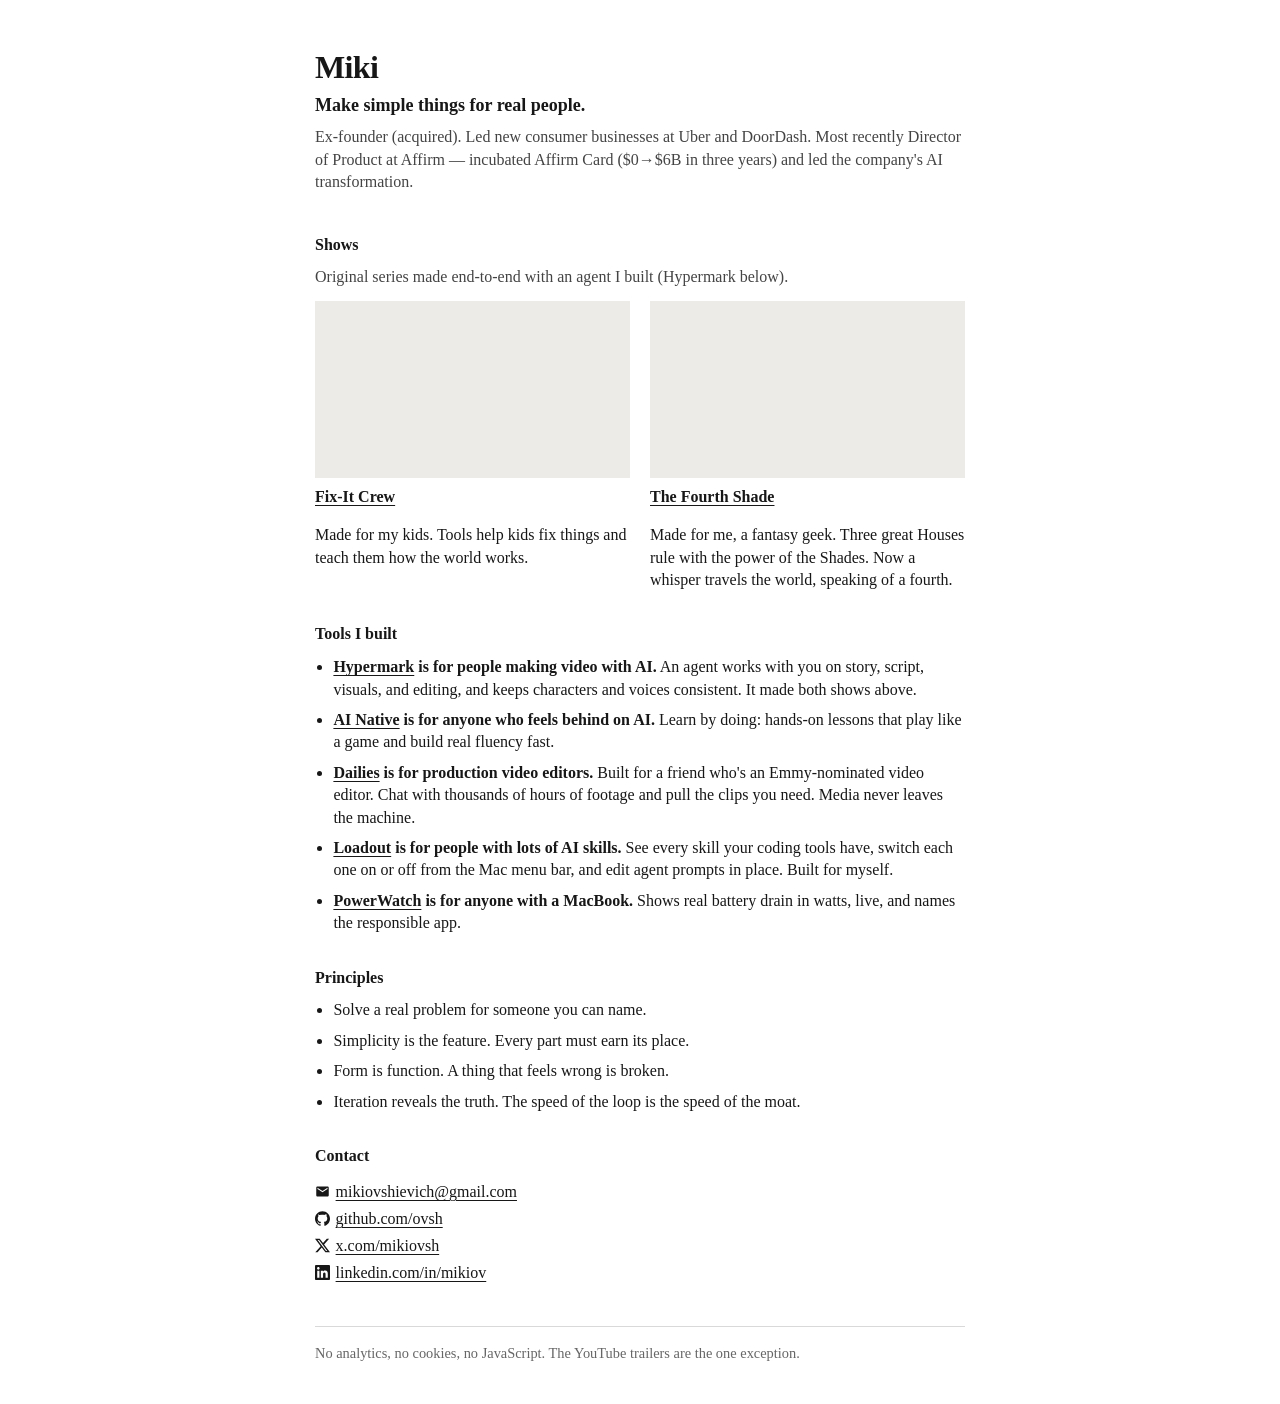
==== index.html @ 50d9604a "home: tighter AI Native line, learn by doing Co-Authored-By: Claude Fable 5 <noreply@anthropic.com>" ====
<!doctype html>
<html lang="en">
<head>
  <meta charset="utf-8">
  <meta name="viewport" content="width=device-width, initial-scale=1">
  <meta name="description" content="Make simple things for real people.">
  <title>Miki Ovshievich</title>
  <style>
    :root {
      color-scheme: only light;
    }

    * {
      box-sizing: border-box;
    }

    html {
      background: #fff;
    }

    body {
      max-width: 650px;
      margin: 0 auto;
      padding: 50px 0 40px;
      background: #fff;
      color: #171717;
      font-family: Times, "Times New Roman", serif;
      font-size: 16px;
      line-height: 1.4;
    }

    header {
      margin-bottom: 2.5rem;
    }

    h1,
    h2,
    h3,
    p,
    ul {
      margin-top: 0;
    }

    h1 {
      margin-bottom: 0.5rem;
      font-size: 2rem;
      line-height: 1.1;
      letter-spacing: -0.02em;
    }

    h2 {
      margin-bottom: 0.65rem;
      font-size: 1rem;
      line-height: inherit;
    }

    h3 {
      display: inline;
      font-size: inherit;
    }

    section + section {
      margin-top: 2rem;
    }

    .capstone {
      margin-bottom: 0.5rem;
      font-size: 1.125rem;
      font-weight: 700;
      line-height: 1.4;
    }

    .bio {
      margin-bottom: 0;
      color: #444;
    }

    p {
      margin-bottom: 1rem;
    }

    ul {
      margin-bottom: 0;
      padding-left: 1.15rem;
      list-style: disc;
    }

    li + li {
      margin-top: 0.5rem;
    }

    .section-note {
      margin-bottom: 0.75rem;
      color: #444;
    }

    .shows-grid {
      display: grid;
      grid-template-columns: 1fr 1fr;
      gap: 1.25rem;
    }

    figure.show {
      margin: 0;
    }

    .trailer {
      display: block;
      width: 100%;
      aspect-ratio: 16 / 9;
      background: #edebe7;
      border: 0;
    }

    figcaption {
      margin-top: 0.5rem;
    }

    figcaption h3 {
      display: block;
    }

    a {
      color: inherit;
      text-decoration: underline;
      text-decoration-thickness: 0.075em;
      text-underline-offset: 0.16em;
    }

    a:hover {
      text-decoration-thickness: 0.12em;
    }

    a:focus-visible {
      outline: 2px solid #171717;
      outline-offset: 3px;
    }

    .email {
      overflow-wrap: anywhere;
    }

    .icon {
      width: 15px;
      height: 15px;
      margin-right: 0.35rem;
      vertical-align: -2px;
      fill: currentColor;
    }

    .contact-lines {
      line-height: 1.7;
    }

    footer {
      margin-top: 2.5rem;
      padding-top: 1rem;
      border-top: 1px solid #d9d9d9;
      color: #666;
      font-size: 0.9rem;
    }

    footer p {
      margin-bottom: 0;
    }

    @media (max-width: 690px) {
      body {
        padding: 32px 20px;
      }

      .shows-grid {
        grid-template-columns: 1fr;
        gap: 1.5rem;
      }
    }
  </style>
</head>
<body>
  <header>
    <h1>Miki</h1>
    <p class="capstone">Make simple things for real people.</p>
    <p class="bio">Ex-founder (acquired). Led new consumer businesses at Uber and DoorDash. Most recently Director of Product at Affirm — incubated Affirm Card ($0→$6B in three years) and led the company's AI transformation.</p>
  </header>

  <main>
    <section aria-labelledby="shows-heading">
      <h2 id="shows-heading">Shows</h2>
      <p class="section-note">Original series made end-to-end with an agent I built (Hypermark below).</p>
      <div class="shows-grid">
        <figure class="show">
          <iframe class="trailer" title="Fix-It Crew trailer" loading="lazy"
                  src="https://www.youtube-nocookie.com/embed/_B7M3VO2zAc"
                  allow="accelerometer; autoplay; clipboard-write; encrypted-media; gyroscope; picture-in-picture; web-share"
                  referrerpolicy="strict-origin-when-cross-origin"
                  allowfullscreen></iframe>
          <figcaption>
            <h3><a href="https://www.youtube.com/watch?v=_B7M3VO2zAc">Fix-It Crew</a></h3>
            Made for my kids. Tools help kids fix things and teach them how the world works.
          </figcaption>
        </figure>
        <figure class="show">
          <iframe class="trailer" title="The Fourth Shade trailer" loading="lazy"
                  src="https://www.youtube-nocookie.com/embed/nPhi6ZaeFdQ"
                  allow="accelerometer; autoplay; clipboard-write; encrypted-media; gyroscope; picture-in-picture; web-share"
                  referrerpolicy="strict-origin-when-cross-origin"
                  allowfullscreen></iframe>
          <figcaption>
            <h3><a href="https://www.youtube.com/watch?v=nPhi6ZaeFdQ">The Fourth Shade</a></h3>
            Made for me, a fantasy geek. Three great Houses rule with the power of the Shades. Now a whisper travels the world, speaking of a fourth.
          </figcaption>
        </figure>
      </div>
    </section>

    <section aria-labelledby="tools-heading">
      <h2 id="tools-heading">Tools I built</h2>
      <ul>
        <li>
          <h3><a href="https://hypermark.ai">Hypermark</a> is for people making video with AI.</h3>
          An agent works with you on story, script, visuals, and editing, and keeps characters and voices consistent. It made both shows above.
        </li>
        <li>
          <h3><a href="https://ainative.fast">AI Native</a> is for anyone who feels behind on AI.</h3>
          Learn by doing: hands-on lessons that play like a game and build real fluency fast.
        </li>
        <li>
          <h3><a href="https://ovsh.github.io/dailies/">Dailies</a> is for production video editors.</h3>
          Built for a friend who's an Emmy-nominated video editor. Chat with thousands of hours of footage and pull the clips you need. Media never leaves the machine.
        </li>
        <li>
          <h3><a href="https://ovsh.github.io/loadout/">Loadout</a> is for people with lots of AI skills.</h3>
          See every skill your coding tools have, switch each one on or off from the Mac menu bar, and edit agent prompts in place. Built for myself.
        </li>
        <li>
          <h3><a href="https://ovsh.github.io/powerwatch/">PowerWatch</a> is for anyone with a MacBook.</h3>
          Shows real battery drain in watts, live, and names the responsible app.
        </li>
      </ul>
    </section>

    <section aria-labelledby="principles-heading">
      <h2 id="principles-heading">Principles</h2>
      <ul>
        <li>Solve a real problem for someone you can name.</li>
        <li>Simplicity is the feature. Every part must earn its place.</li>
        <li>Form is function. A thing that feels wrong is broken.</li>
        <li>Iteration reveals the truth. The speed of the loop is the speed of the moat.</li>
      </ul>
    </section>

    <section aria-labelledby="contact-heading">
      <h2 id="contact-heading">Contact</h2>
      <p class="contact-lines">
        <svg class="icon" aria-hidden="true" viewBox="0 0 24 24"><path d="M20 4H4c-1.1 0-2 .9-2 2v12c0 1.1.9 2 2 2h16c1.1 0 2-.9 2-2V6c0-1.1-.9-2-2-2zm0 4-8 5-8-5V6l8 5 8-5v2z"/></svg><a class="email" href="mailto:mikiovshievich@gmail.com">mikiovshievich@gmail.com</a><br>
        <svg class="icon" aria-hidden="true" viewBox="0 0 24 24"><path d="M12 .297c-6.63 0-12 5.373-12 12 0 5.303 3.438 9.8 8.205 11.385.6.113.82-.258.82-.577 0-.285-.01-1.04-.015-2.04-3.338.724-4.042-1.61-4.042-1.61C4.422 18.07 3.633 17.7 3.633 17.7c-1.087-.744.084-.729.084-.729 1.205.084 1.838 1.236 1.838 1.236 1.07 1.835 2.809 1.305 3.495.998.108-.776.417-1.305.76-1.605-2.665-.3-5.466-1.332-5.466-5.93 0-1.31.465-2.38 1.235-3.22-.135-.303-.54-1.523.105-3.176 0 0 1.005-.322 3.3 1.23.96-.267 1.98-.399 3-.405 1.02.006 2.04.138 3 .405 2.28-1.552 3.285-1.23 3.285-1.23.645 1.653.24 2.873.12 3.176.765.84 1.23 1.91 1.23 3.22 0 4.61-2.805 5.625-5.475 5.92.42.36.81 1.096.81 2.22 0 1.606-.015 2.896-.015 3.286 0 .315.21.69.825.57C20.565 22.092 24 17.592 24 12.297c0-6.627-5.373-12-12-12"/></svg><a href="https://github.com/ovsh">github.com/ovsh</a><br>
        <svg class="icon" aria-hidden="true" viewBox="0 0 24 24"><path d="M18.901 1.153h3.68l-8.04 9.19L24 22.846h-7.406l-5.8-7.584-6.638 7.584H.474l8.6-9.83L0 1.154h7.594l5.243 6.932ZM17.61 20.644h2.039L6.486 3.24H4.298Z"/></svg><a href="https://x.com/mikiovsh">x.com/mikiovsh</a><br>
        <svg class="icon" aria-hidden="true" viewBox="0 0 24 24"><path d="M20.447 20.452h-3.554v-5.569c0-1.328-.027-3.037-1.852-3.037-1.853 0-2.136 1.445-2.136 2.939v5.667H9.351V9h3.414v1.561h.046c.477-.9 1.637-1.85 3.37-1.85 3.601 0 4.267 2.37 4.267 5.455v6.286zM5.337 7.433c-1.144 0-2.063-.926-2.063-2.065 0-1.138.92-2.063 2.063-2.063 1.14 0 2.064.925 2.064 2.063 0 1.139-.925 2.065-2.064 2.065zm1.782 13.019H3.555V9h3.564v11.452zM22.225 0H1.771C.792 0 0 .774 0 1.729v20.542C0 23.227.792 24 1.771 24h20.451C23.2 24 24 23.227 24 22.271V1.729C24 .774 23.2 0 22.225 0z"/></svg><a href="https://www.linkedin.com/in/mikiov/">linkedin.com/in/mikiov</a>
      </p>
    </section>
  </main>

  <footer>
    <p>No analytics, no cookies, no JavaScript. The YouTube trailers are the one exception.</p>
  </footer>
</body>
</html>
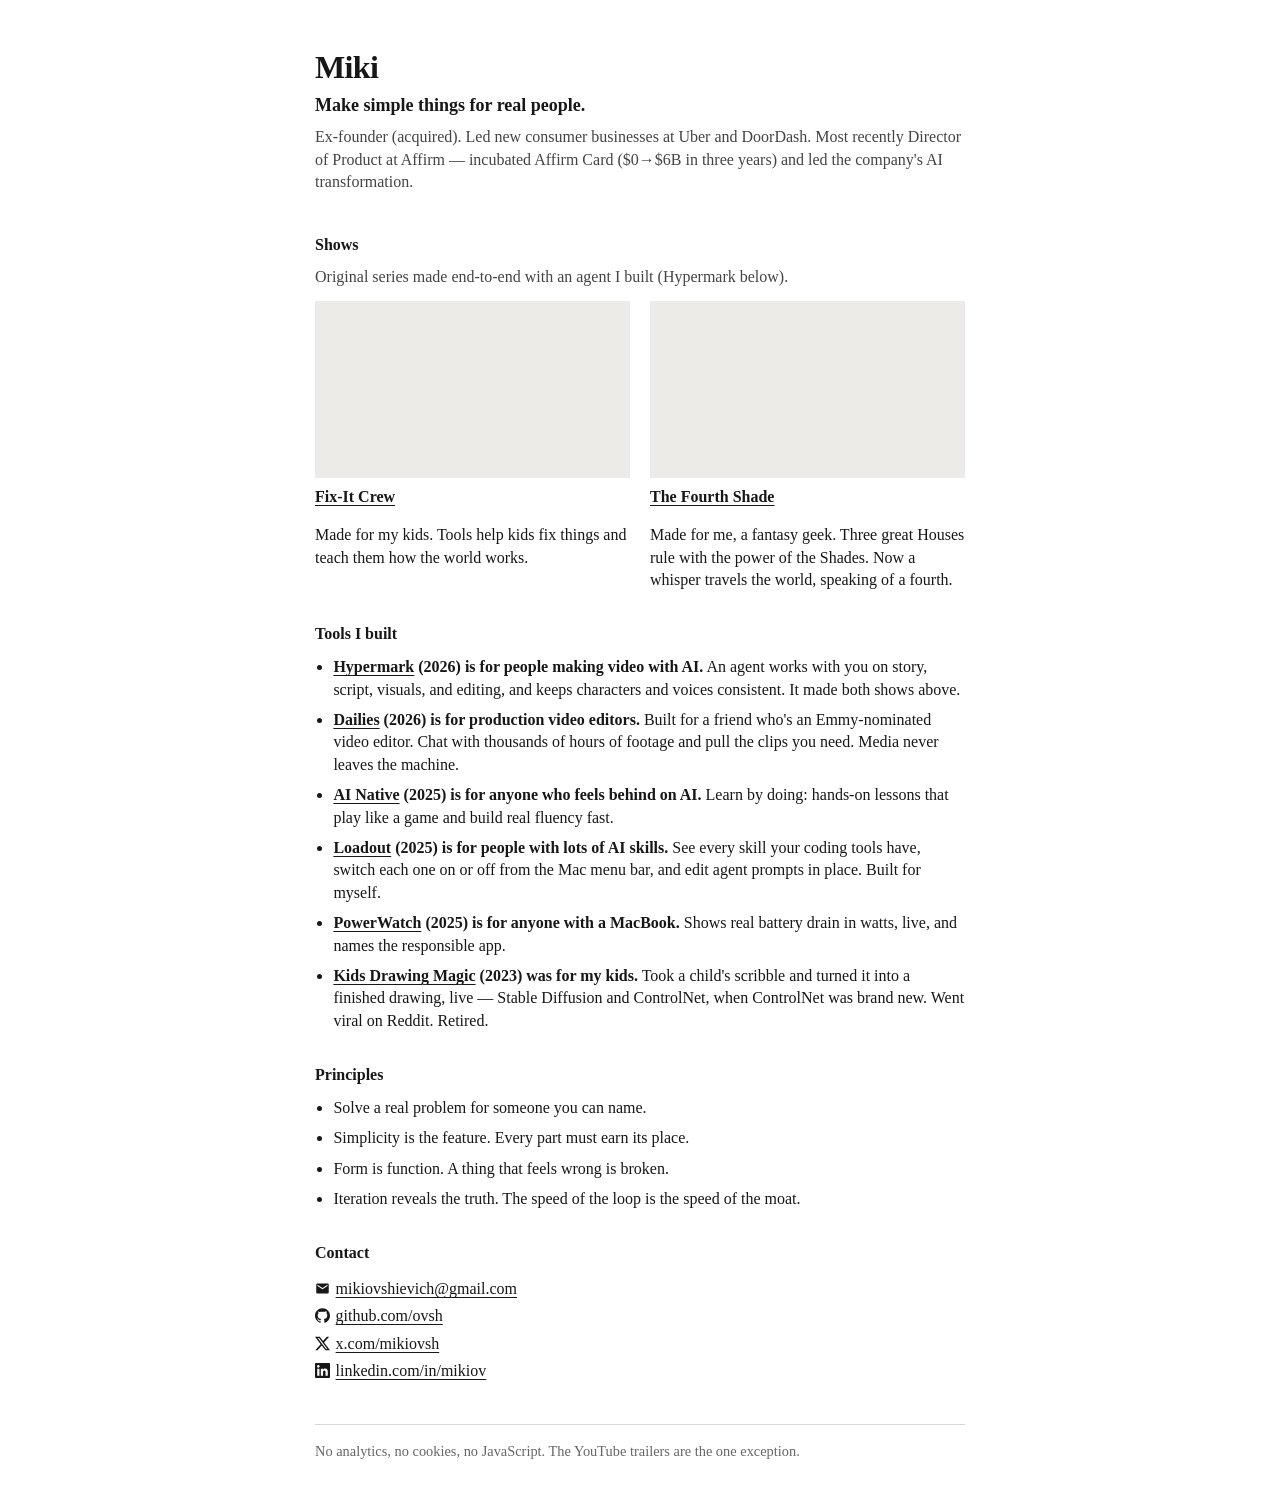
==== commit 8290998d: "home: years on tools, reverse-chronological order, Kids Drawing Magic (2023) Co-Authored-By: Claude " ====
--- a/index.html
+++ b/index.html
@@ -217,24 +217,28 @@
       <h2 id="tools-heading">Tools I built</h2>
       <ul>
         <li>
-          <h3><a href="https://hypermark.ai">Hypermark</a> is for people making video with AI.</h3>
+          <h3><a href="https://hypermark.ai">Hypermark</a> (2026) is for people making video with AI.</h3>
           An agent works with you on story, script, visuals, and editing, and keeps characters and voices consistent. It made both shows above.
         </li>
         <li>
-          <h3><a href="https://ainative.fast">AI Native</a> is for anyone who feels behind on AI.</h3>
+          <h3><a href="https://ovsh.github.io/dailies/">Dailies</a> (2026) is for production video editors.</h3>
+          Built for a friend who's an Emmy-nominated video editor. Chat with thousands of hours of footage and pull the clips you need. Media never leaves the machine.
+        </li>
+        <li>
+          <h3><a href="https://ainative.fast">AI Native</a> (2025) is for anyone who feels behind on AI.</h3>
           Learn by doing: hands-on lessons that play like a game and build real fluency fast.
         </li>
         <li>
-          <h3><a href="https://ovsh.github.io/dailies/">Dailies</a> is for production video editors.</h3>
-          Built for a friend who's an Emmy-nominated video editor. Chat with thousands of hours of footage and pull the clips you need. Media never leaves the machine.
-        </li>
-        <li>
-          <h3><a href="https://ovsh.github.io/loadout/">Loadout</a> is for people with lots of AI skills.</h3>
+          <h3><a href="https://ovsh.github.io/loadout/">Loadout</a> (2025) is for people with lots of AI skills.</h3>
           See every skill your coding tools have, switch each one on or off from the Mac menu bar, and edit agent prompts in place. Built for myself.
         </li>
         <li>
-          <h3><a href="https://ovsh.github.io/powerwatch/">PowerWatch</a> is for anyone with a MacBook.</h3>
+          <h3><a href="https://ovsh.github.io/powerwatch/">PowerWatch</a> (2025) is for anyone with a MacBook.</h3>
           Shows real battery drain in watts, live, and names the responsible app.
+        </li>
+        <li>
+          <h3><a href="https://www.reddit.com/r/StableDiffusion/comments/11nbiea/im_a_dad_who_made_a_free_drawing_app_for_kids/">Kids Drawing Magic</a> (2023) was for my kids.</h3>
+          Took a child's scribble and turned it into a finished drawing, live — Stable Diffusion and ControlNet, when ControlNet was brand new. Went viral on Reddit. Retired.
         </li>
       </ul>
     </section>
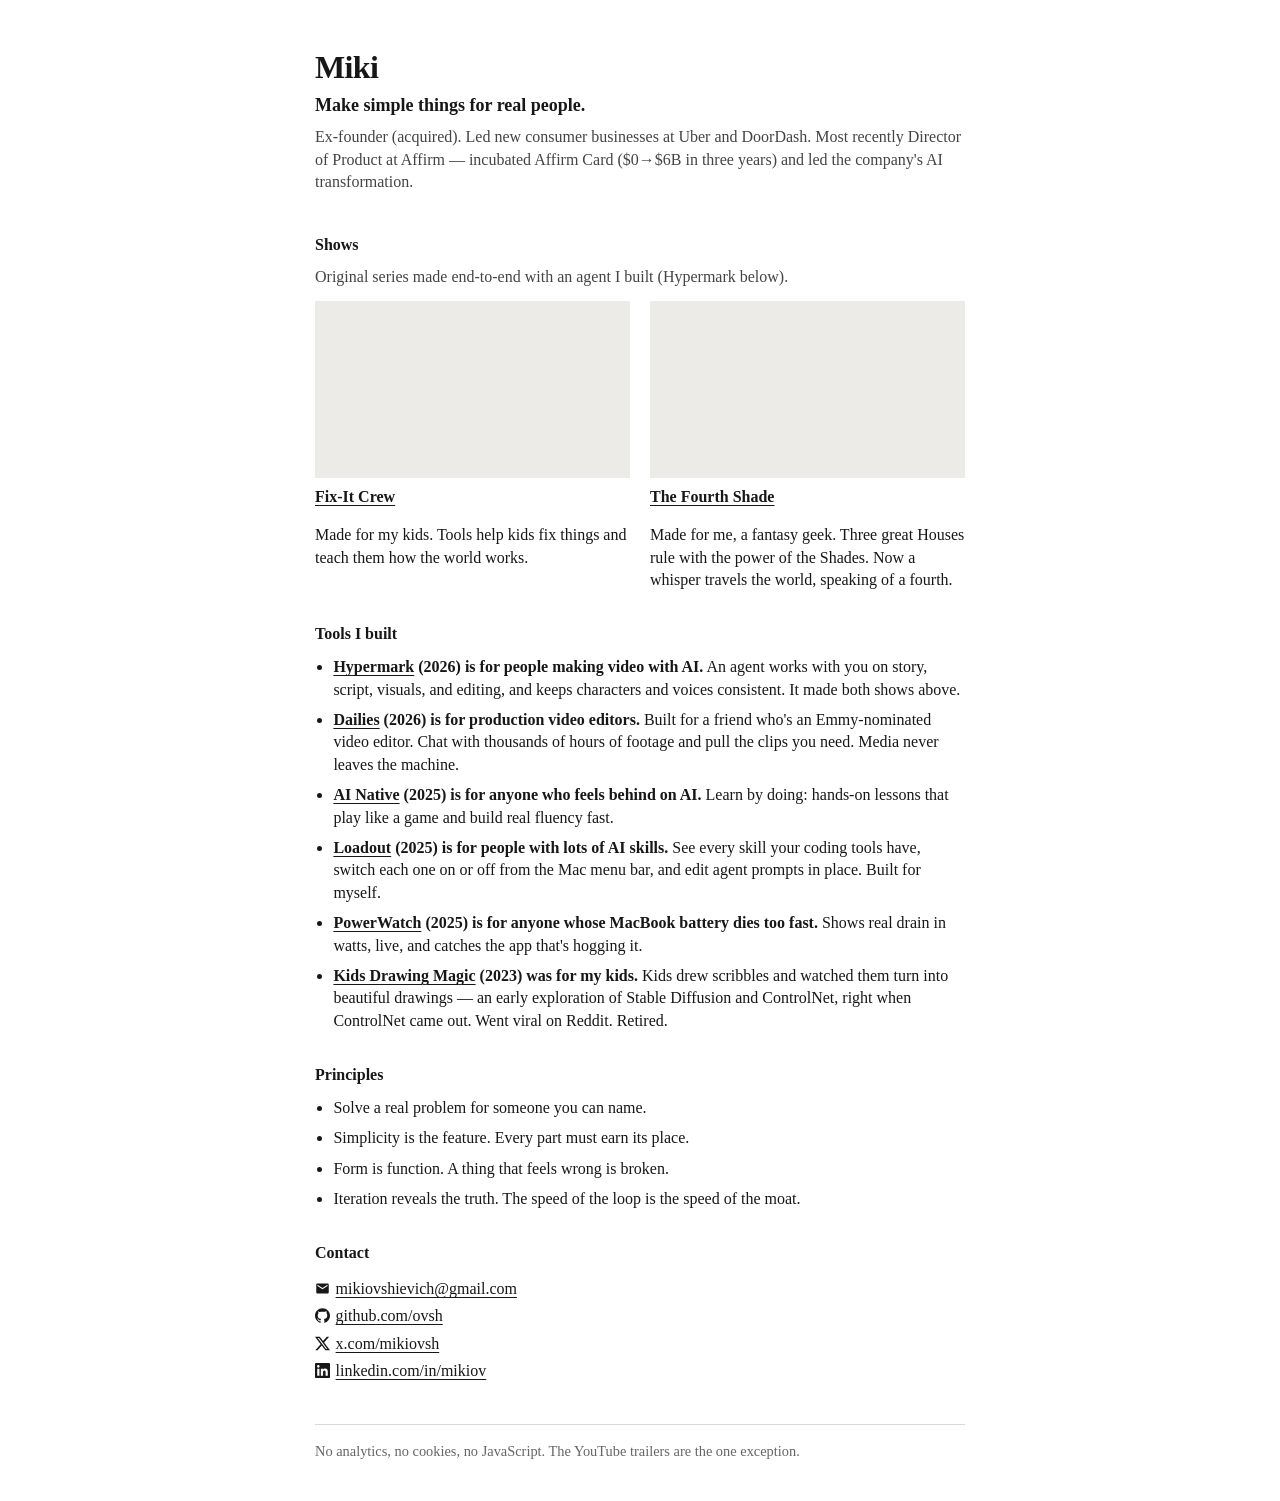
==== commit 4f3b07ab: "home: kids scribbles to beautiful drawings, PowerWatch names the battery pain Co-Authored-By: Claude" ====
--- a/index.html
+++ b/index.html
@@ -233,12 +233,12 @@
           See every skill your coding tools have, switch each one on or off from the Mac menu bar, and edit agent prompts in place. Built for myself.
         </li>
         <li>
-          <h3><a href="https://ovsh.github.io/powerwatch/">PowerWatch</a> (2025) is for anyone with a MacBook.</h3>
-          Shows real battery drain in watts, live, and names the responsible app.
+          <h3><a href="https://ovsh.github.io/powerwatch/">PowerWatch</a> (2025) is for anyone whose MacBook battery dies too fast.</h3>
+          Shows real drain in watts, live, and catches the app that's hogging it.
         </li>
         <li>
           <h3><a href="https://www.reddit.com/r/StableDiffusion/comments/11nbiea/im_a_dad_who_made_a_free_drawing_app_for_kids/">Kids Drawing Magic</a> (2023) was for my kids.</h3>
-          Took a child's scribble and turned it into a finished drawing, live — Stable Diffusion and ControlNet, when ControlNet was brand new. Went viral on Reddit. Retired.
+          Kids drew scribbles and watched them turn into beautiful drawings — an early exploration of Stable Diffusion and ControlNet, right when ControlNet came out. Went viral on Reddit. Retired.
         </li>
       </ul>
     </section>
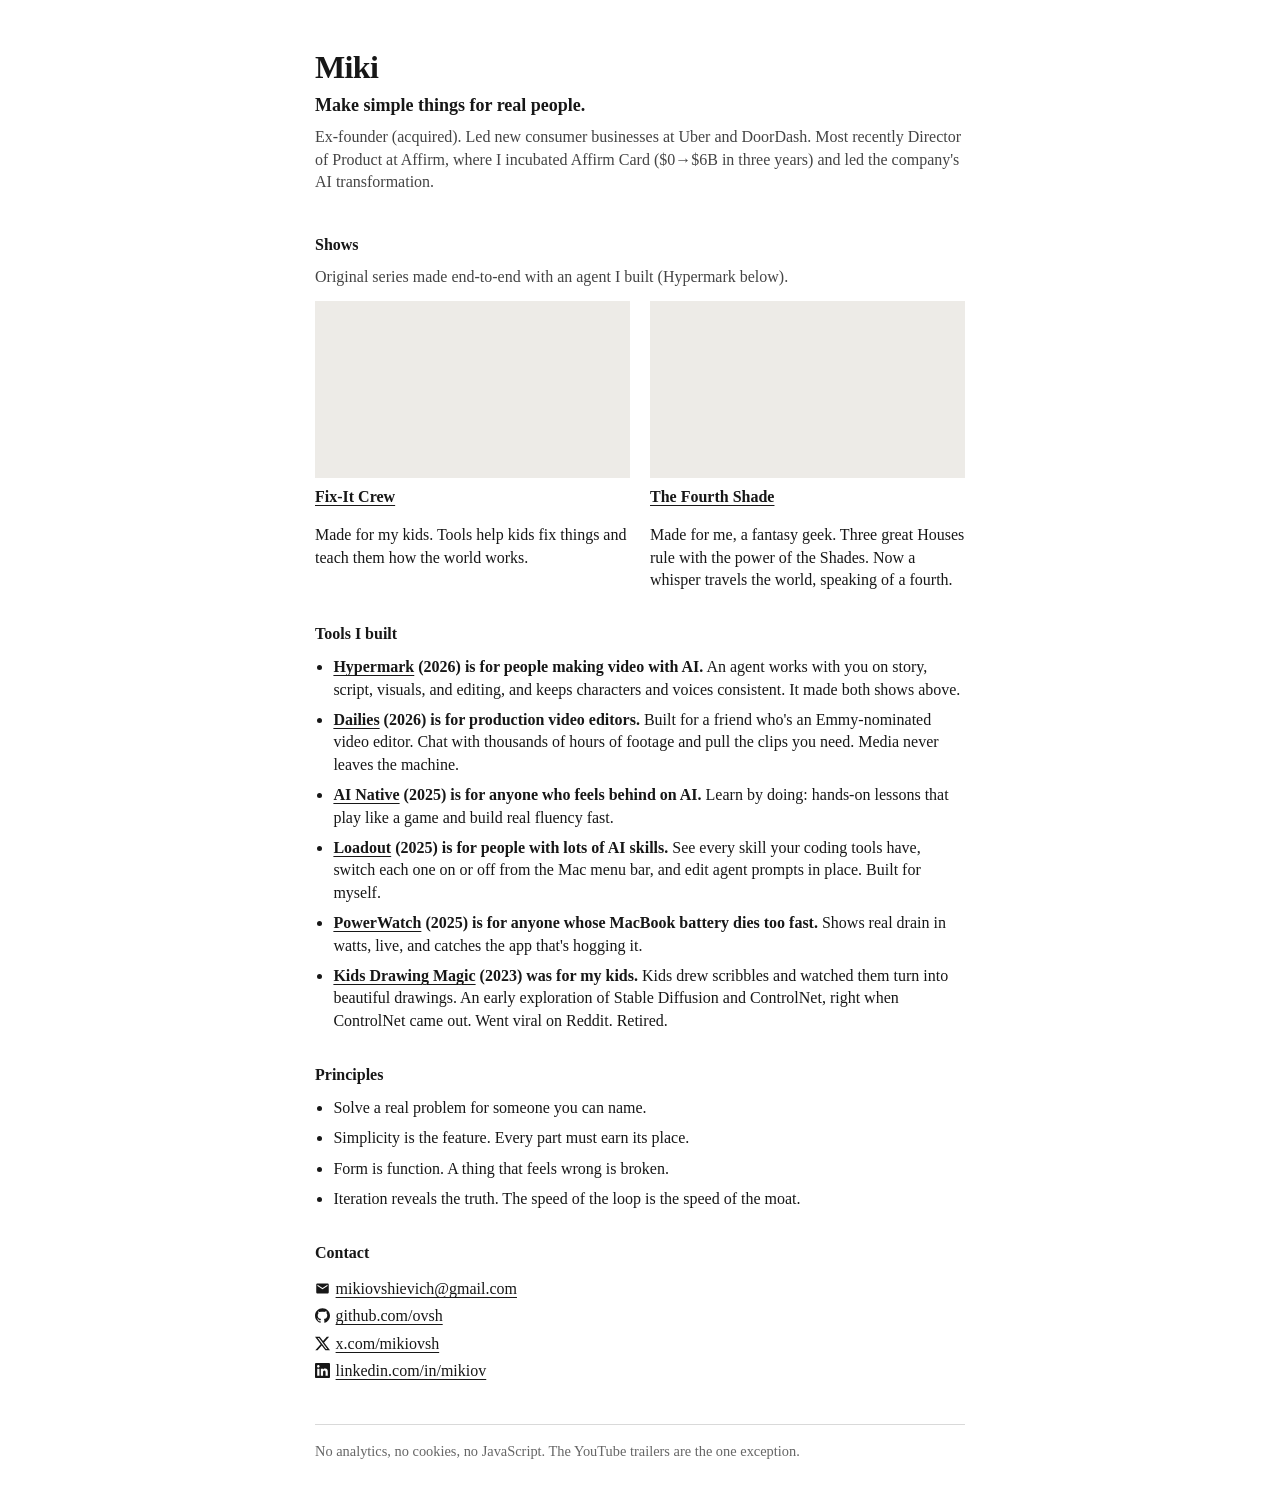
==== commit 1b1562a9: "home: no em dashes in bio and Kids Drawing Magic Co-Authored-By: Claude Fable 5 <noreply@anthropic.c" ====
--- a/index.html
+++ b/index.html
@@ -180,7 +180,7 @@
   <header>
     <h1>Miki</h1>
     <p class="capstone">Make simple things for real people.</p>
-    <p class="bio">Ex-founder (acquired). Led new consumer businesses at Uber and DoorDash. Most recently Director of Product at Affirm — incubated Affirm Card ($0→$6B in three years) and led the company's AI transformation.</p>
+    <p class="bio">Ex-founder (acquired). Led new consumer businesses at Uber and DoorDash. Most recently Director of Product at Affirm, where I incubated Affirm Card ($0→$6B in three years) and led the company's AI transformation.</p>
   </header>
 
   <main>
@@ -238,7 +238,7 @@
         </li>
         <li>
           <h3><a href="https://www.reddit.com/r/StableDiffusion/comments/11nbiea/im_a_dad_who_made_a_free_drawing_app_for_kids/">Kids Drawing Magic</a> (2023) was for my kids.</h3>
-          Kids drew scribbles and watched them turn into beautiful drawings — an early exploration of Stable Diffusion and ControlNet, right when ControlNet came out. Went viral on Reddit. Retired.
+          Kids drew scribbles and watched them turn into beautiful drawings. An early exploration of Stable Diffusion and ControlNet, right when ControlNet came out. Went viral on Reddit. Retired.
         </li>
       </ul>
     </section>
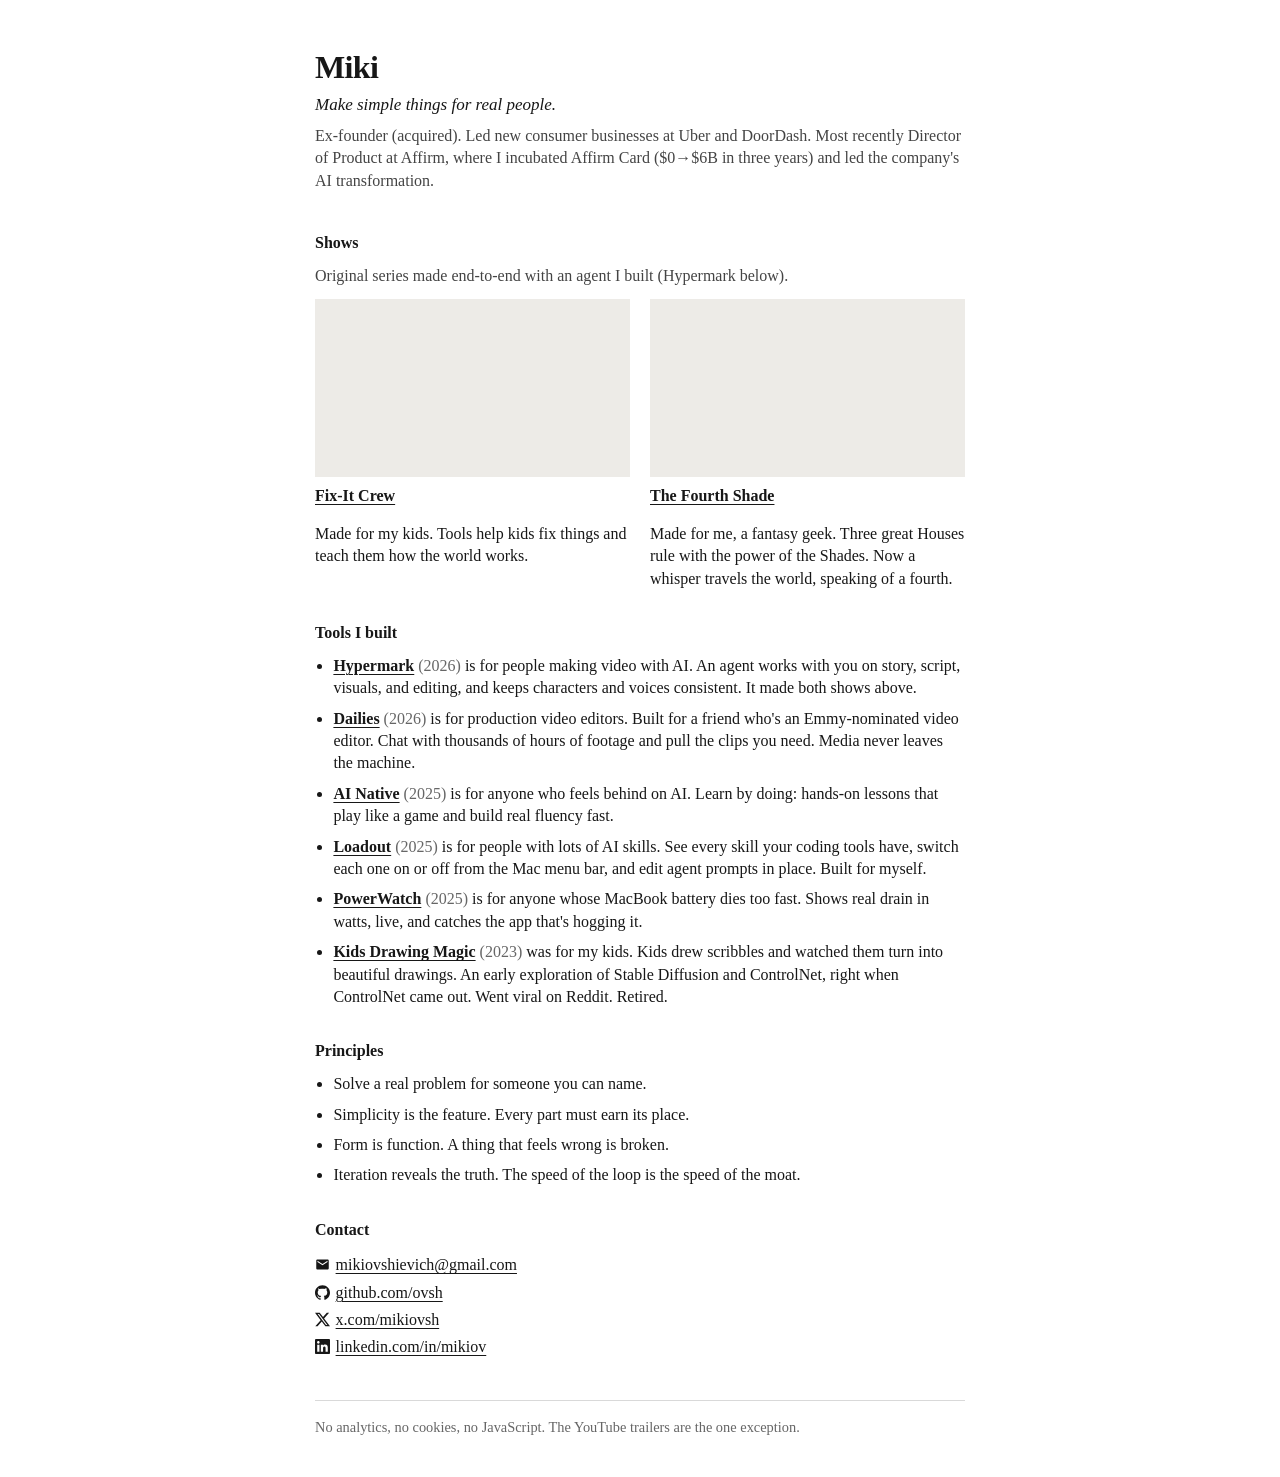
==== commit 44ba2912: "home: use quiet typography hierarchy" ====
--- a/index.html
+++ b/index.html
@@ -65,8 +65,8 @@
 
     .capstone {
       margin-bottom: 0.5rem;
-      font-size: 1.125rem;
-      font-weight: 700;
+      font-size: 1.0625rem;
+      font-style: italic;
       line-height: 1.4;
     }
 
@@ -87,6 +87,11 @@
 
     li + li {
       margin-top: 0.5rem;
+    }
+
+    .year {
+      font-weight: normal;
+      color: #666;
     }
 
     .section-note {
@@ -217,27 +222,27 @@
       <h2 id="tools-heading">Tools I built</h2>
       <ul>
         <li>
-          <h3><a href="https://hypermark.ai">Hypermark</a> (2026) is for people making video with AI.</h3>
+          <h3><a href="https://hypermark.ai">Hypermark</a></h3> <span class="year">(2026)</span> is for people making video with AI.
           An agent works with you on story, script, visuals, and editing, and keeps characters and voices consistent. It made both shows above.
         </li>
         <li>
-          <h3><a href="https://ovsh.github.io/dailies/">Dailies</a> (2026) is for production video editors.</h3>
+          <h3><a href="https://ovsh.github.io/dailies/">Dailies</a></h3> <span class="year">(2026)</span> is for production video editors.
           Built for a friend who's an Emmy-nominated video editor. Chat with thousands of hours of footage and pull the clips you need. Media never leaves the machine.
         </li>
         <li>
-          <h3><a href="https://ainative.fast">AI Native</a> (2025) is for anyone who feels behind on AI.</h3>
+          <h3><a href="https://ainative.fast">AI Native</a></h3> <span class="year">(2025)</span> is for anyone who feels behind on AI.
           Learn by doing: hands-on lessons that play like a game and build real fluency fast.
         </li>
         <li>
-          <h3><a href="https://ovsh.github.io/loadout/">Loadout</a> (2025) is for people with lots of AI skills.</h3>
+          <h3><a href="https://ovsh.github.io/loadout/">Loadout</a></h3> <span class="year">(2025)</span> is for people with lots of AI skills.
           See every skill your coding tools have, switch each one on or off from the Mac menu bar, and edit agent prompts in place. Built for myself.
         </li>
         <li>
-          <h3><a href="https://ovsh.github.io/powerwatch/">PowerWatch</a> (2025) is for anyone whose MacBook battery dies too fast.</h3>
+          <h3><a href="https://ovsh.github.io/powerwatch/">PowerWatch</a></h3> <span class="year">(2025)</span> is for anyone whose MacBook battery dies too fast.
           Shows real drain in watts, live, and catches the app that's hogging it.
         </li>
         <li>
-          <h3><a href="https://www.reddit.com/r/StableDiffusion/comments/11nbiea/im_a_dad_who_made_a_free_drawing_app_for_kids/">Kids Drawing Magic</a> (2023) was for my kids.</h3>
+          <h3><a href="https://www.reddit.com/r/StableDiffusion/comments/11nbiea/im_a_dad_who_made_a_free_drawing_app_for_kids/">Kids Drawing Magic</a></h3> <span class="year">(2023)</span> was for my kids.
           Kids drew scribbles and watched them turn into beautiful drawings. An early exploration of Stable Diffusion and ControlNet, right when ControlNet came out. Went viral on Reddit. Retired.
         </li>
       </ul>
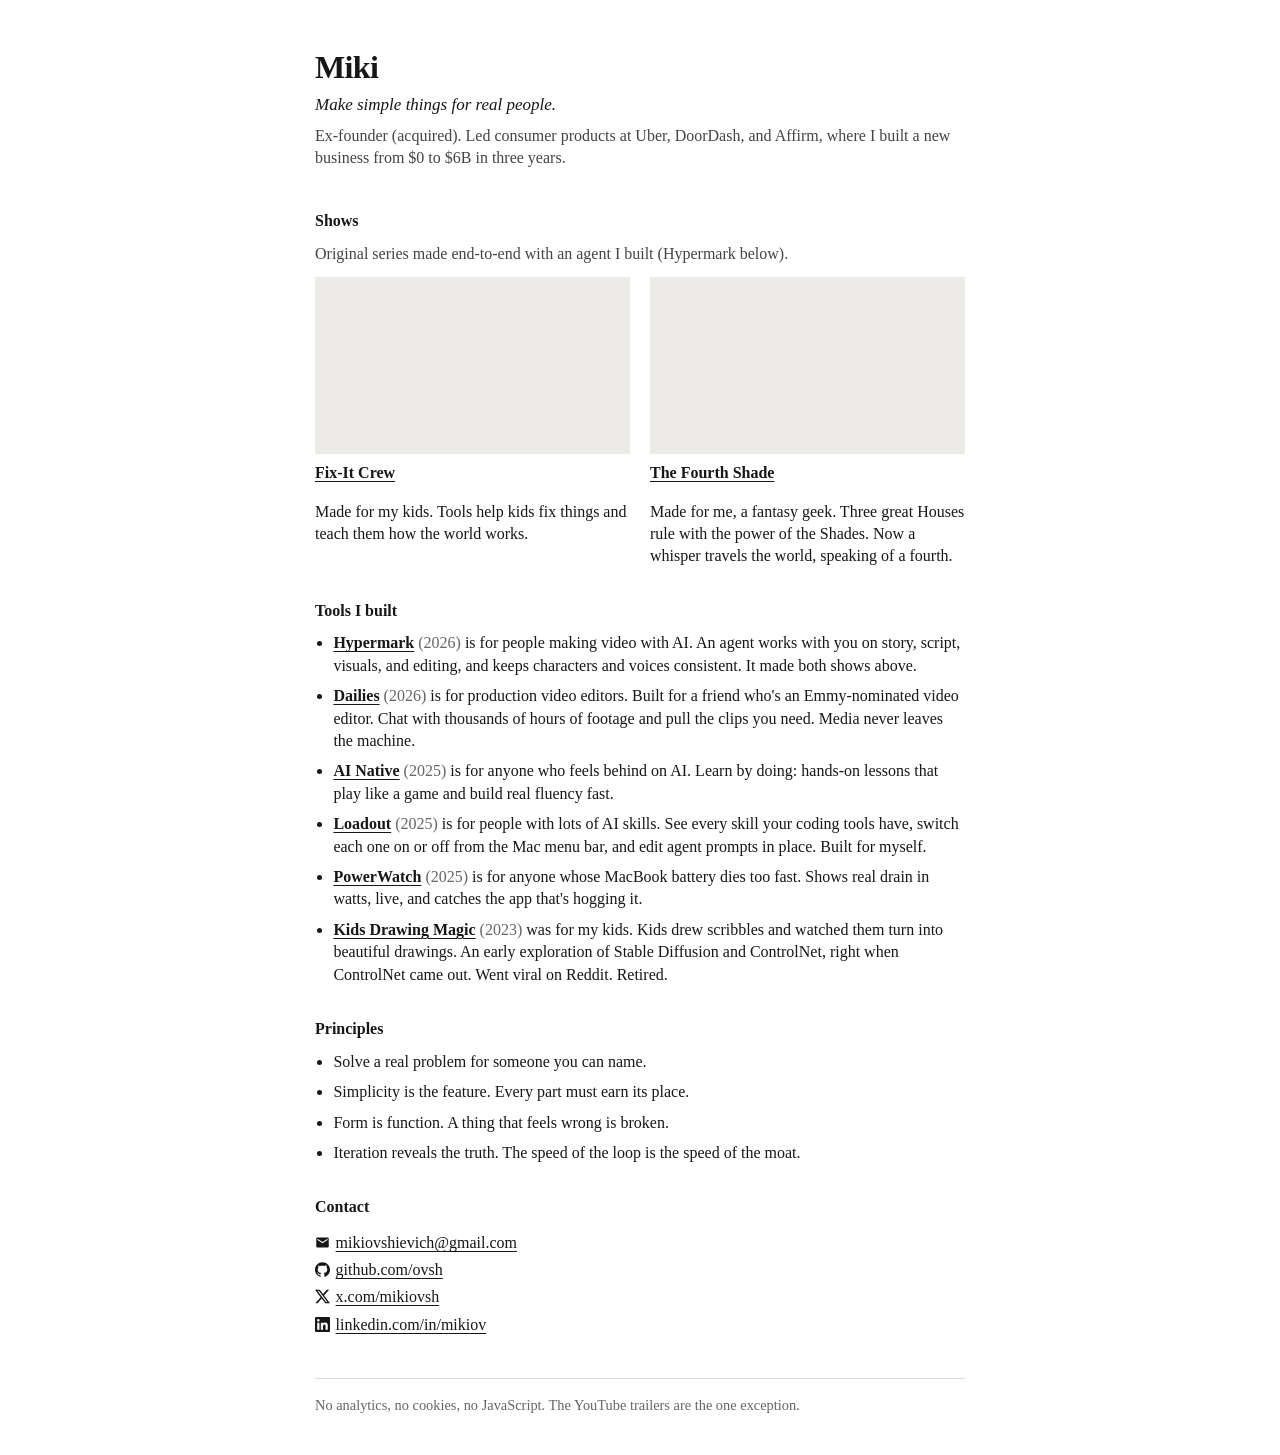
==== commit 54dace3f: "bio: tighten intro, drop titles and product name Co-Authored-By: Claude Fable 5 <noreply@anthropic.c" ====
--- a/index.html
+++ b/index.html
@@ -185,7 +185,7 @@
   <header>
     <h1>Miki</h1>
     <p class="capstone">Make simple things for real people.</p>
-    <p class="bio">Ex-founder (acquired). Led new consumer businesses at Uber and DoorDash. Most recently Director of Product at Affirm, where I incubated Affirm Card ($0→$6B in three years) and led the company's AI transformation.</p>
+    <p class="bio">Ex-founder (acquired). Led consumer products at Uber, DoorDash, and Affirm, where I built a new business from $0 to $6B in three years.</p>
   </header>
 
   <main>
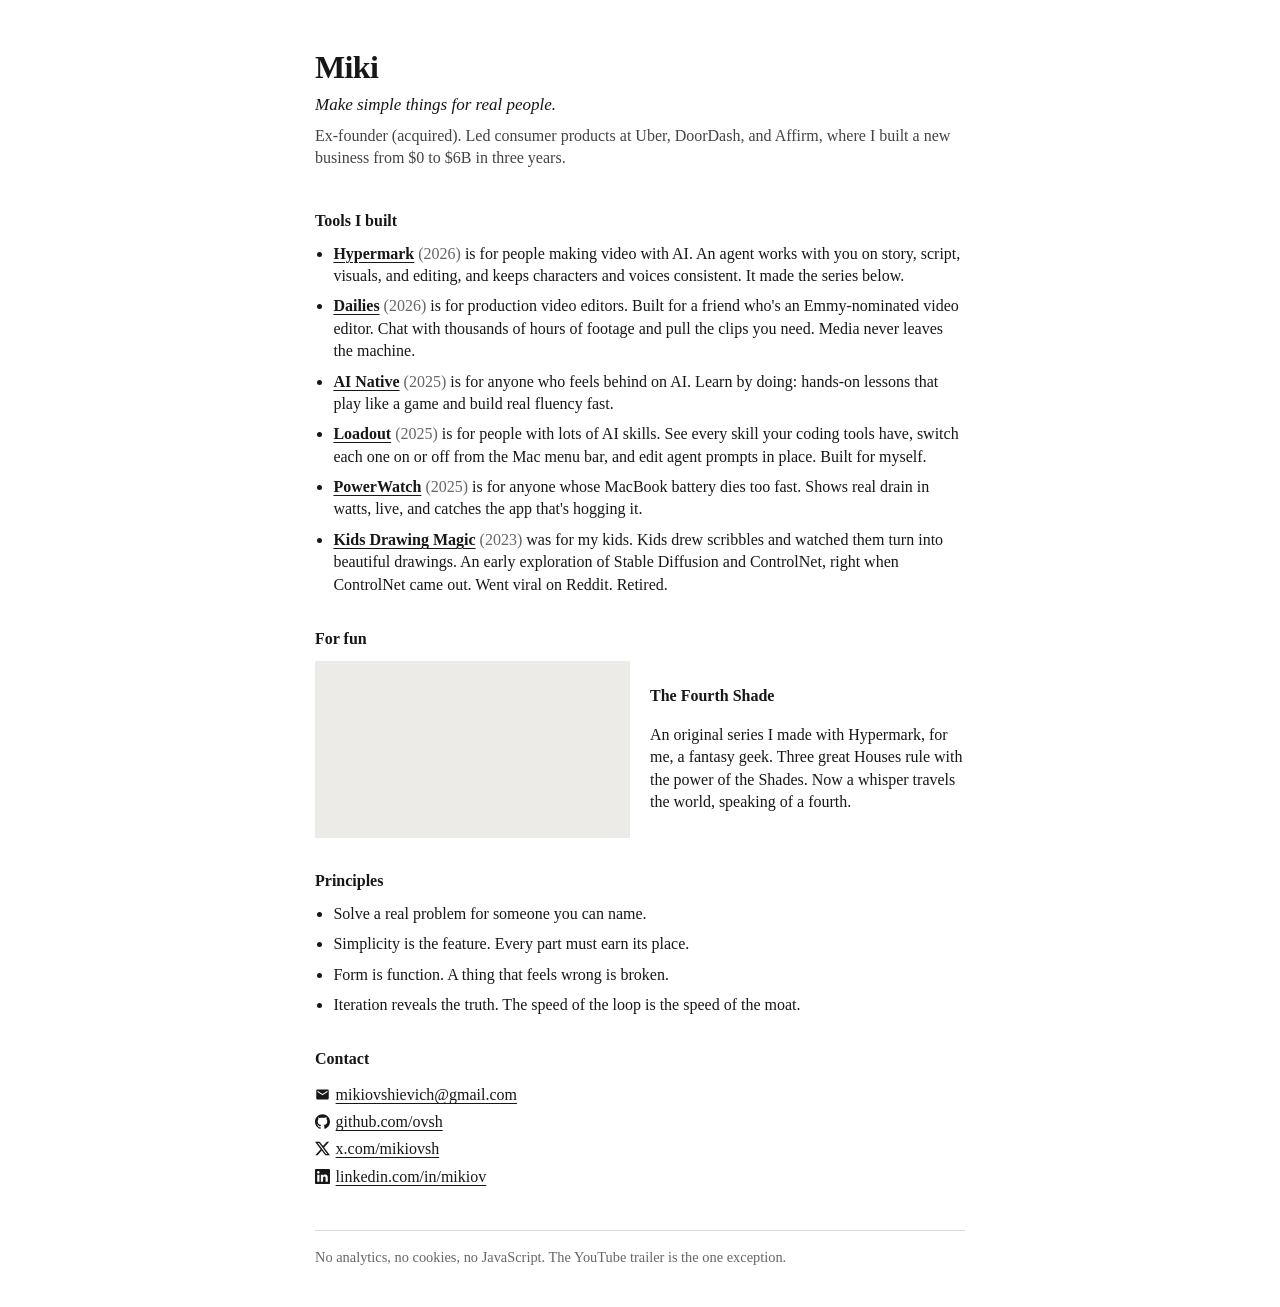
==== commit 6c96e069: "shows: keep only The Fourth Shade, move under tools as For fun Co-Authored-By: Claude Fable 5 <norep" ====
--- a/index.html
+++ b/index.html
@@ -99,13 +99,11 @@
       color: #444;
     }
 
-    .shows-grid {
+    figure.show {
       display: grid;
       grid-template-columns: 1fr 1fr;
       gap: 1.25rem;
-    }
-
-    figure.show {
+      align-items: center;
       margin: 0;
     }
 
@@ -118,7 +116,7 @@
     }
 
     figcaption {
-      margin-top: 0.5rem;
+      margin-top: 0;
     }
 
     figcaption h3 {
@@ -174,9 +172,9 @@
         padding: 32px 20px;
       }
 
-      .shows-grid {
+      figure.show {
         grid-template-columns: 1fr;
-        gap: 1.5rem;
+        gap: 0.75rem;
       }
     }
   </style>
@@ -189,41 +187,12 @@
   </header>
 
   <main>
-    <section aria-labelledby="shows-heading">
-      <h2 id="shows-heading">Shows</h2>
-      <p class="section-note">Original series made end-to-end with an agent I built (Hypermark below).</p>
-      <div class="shows-grid">
-        <figure class="show">
-          <iframe class="trailer" title="Fix-It Crew trailer" loading="lazy"
-                  src="https://www.youtube-nocookie.com/embed/_B7M3VO2zAc"
-                  allow="accelerometer; autoplay; clipboard-write; encrypted-media; gyroscope; picture-in-picture; web-share"
-                  referrerpolicy="strict-origin-when-cross-origin"
-                  allowfullscreen></iframe>
-          <figcaption>
-            <h3><a href="https://www.youtube.com/watch?v=_B7M3VO2zAc">Fix-It Crew</a></h3>
-            Made for my kids. Tools help kids fix things and teach them how the world works.
-          </figcaption>
-        </figure>
-        <figure class="show">
-          <iframe class="trailer" title="The Fourth Shade trailer" loading="lazy"
-                  src="https://www.youtube-nocookie.com/embed/nPhi6ZaeFdQ"
-                  allow="accelerometer; autoplay; clipboard-write; encrypted-media; gyroscope; picture-in-picture; web-share"
-                  referrerpolicy="strict-origin-when-cross-origin"
-                  allowfullscreen></iframe>
-          <figcaption>
-            <h3><a href="https://www.youtube.com/watch?v=nPhi6ZaeFdQ">The Fourth Shade</a></h3>
-            Made for me, a fantasy geek. Three great Houses rule with the power of the Shades. Now a whisper travels the world, speaking of a fourth.
-          </figcaption>
-        </figure>
-      </div>
-    </section>
-
     <section aria-labelledby="tools-heading">
       <h2 id="tools-heading">Tools I built</h2>
       <ul>
         <li>
           <h3><a href="https://hypermark.ai">Hypermark</a></h3> <span class="year">(2026)</span> is for people making video with AI.
-          An agent works with you on story, script, visuals, and editing, and keeps characters and voices consistent. It made both shows above.
+          An agent works with you on story, script, visuals, and editing, and keeps characters and voices consistent. It made the series below.
         </li>
         <li>
           <h3><a href="https://ovsh.github.io/dailies/">Dailies</a></h3> <span class="year">(2026)</span> is for production video editors.
@@ -246,6 +215,21 @@
           Kids drew scribbles and watched them turn into beautiful drawings. An early exploration of Stable Diffusion and ControlNet, right when ControlNet came out. Went viral on Reddit. Retired.
         </li>
       </ul>
+    </section>
+
+    <section aria-labelledby="fun-heading">
+      <h2 id="fun-heading">For fun</h2>
+      <figure class="show">
+        <iframe class="trailer" title="The Fourth Shade trailer" loading="lazy"
+                src="https://www.youtube-nocookie.com/embed/nPhi6ZaeFdQ?rel=0"
+                allow="accelerometer; autoplay; clipboard-write; encrypted-media; gyroscope; picture-in-picture; web-share"
+                referrerpolicy="strict-origin-when-cross-origin"
+                allowfullscreen></iframe>
+        <figcaption>
+          <h3>The Fourth Shade</h3>
+          An original series I made with Hypermark, for me, a fantasy geek. Three great Houses rule with the power of the Shades. Now a whisper travels the world, speaking of a fourth.
+        </figcaption>
+      </figure>
     </section>
 
     <section aria-labelledby="principles-heading">
@@ -270,7 +254,7 @@
   </main>
 
   <footer>
-    <p>No analytics, no cookies, no JavaScript. The YouTube trailers are the one exception.</p>
+    <p>No analytics, no cookies, no JavaScript. The YouTube trailer is the one exception.</p>
   </footer>
 </body>
 </html>
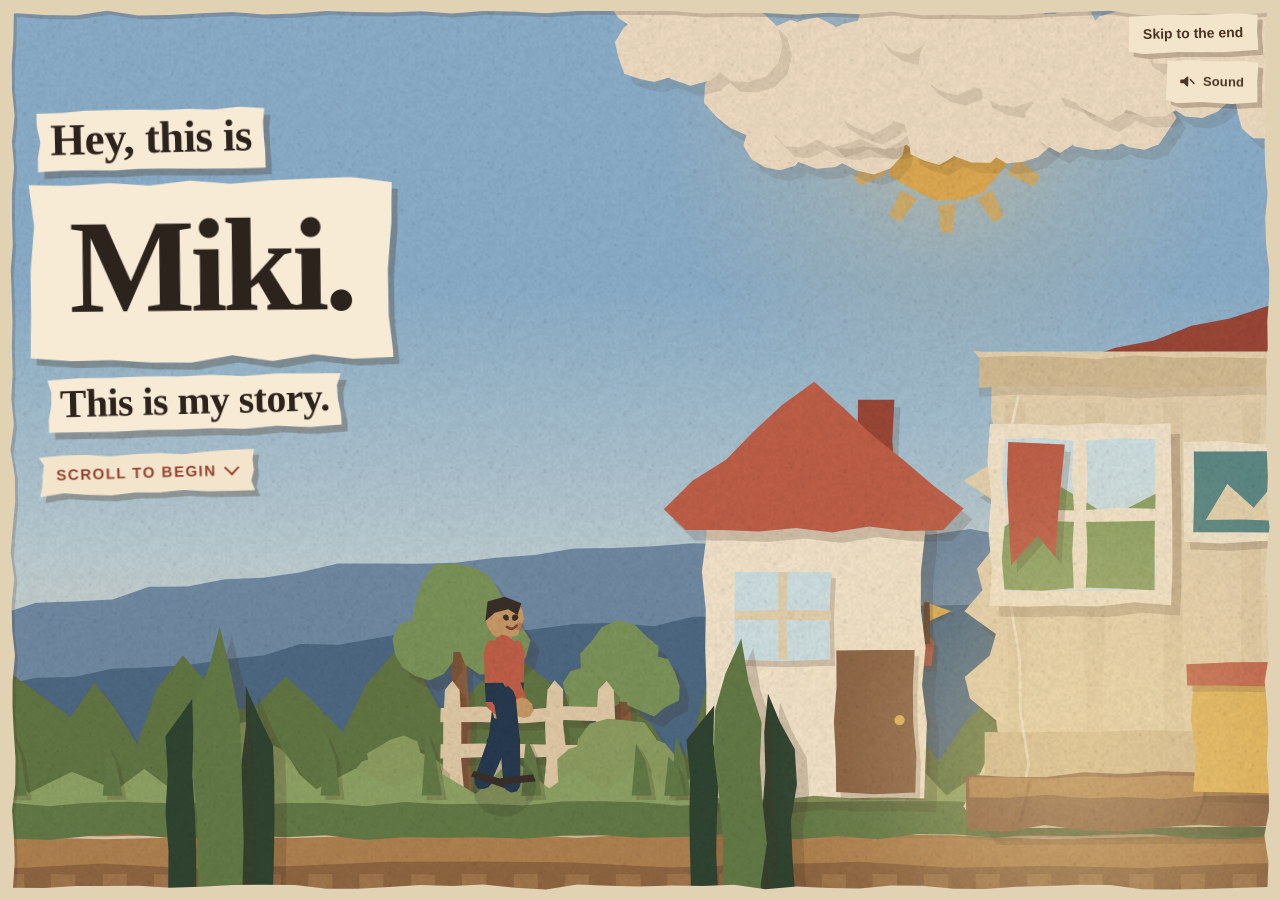
==== commit 11ecb47a: "the story becomes the site: root now serves the paper cutout life story Promote variant C from v2/c " ====
--- a/index.html
+++ b/index.html
@@ -1,260 +1,4950 @@
 <!doctype html>
 <html lang="en">
 <head>
-  <meta charset="utf-8">
-  <meta name="viewport" content="width=device-width, initial-scale=1">
-  <meta name="description" content="Make simple things for real people.">
-  <title>Miki Ovshievich</title>
-  <style>
-    :root {
-      color-scheme: only light;
+<meta charset="utf-8">
+<meta name="viewport" content="width=device-width, initial-scale=1, viewport-fit=cover">
+<meta name="color-scheme" content="light">
+<title>Miki Ovshievich</title>
+<style>
+/* ---------------------------------------------------------------
+   THE JOURNEY, paper cutout.
+   Every scene element is a flat paper shape with a hand cut edge.
+   Depth = layered sheets, each casting a solid OFFSET shadow.
+   No filter: blur anywhere. Softness lives in gradients only.
+
+   TYPE DECISION
+   display: a warm old style serif, set heavy and tight, letters
+            blocked onto torn paper strips. This is the "cut from a
+            magazine" voice and it carries every headline.
+   body:    the system sans, at 18px and up, on wider torn strips.
+   chips:   the same sans, small caps, on a small paper tag.
+   The two voices never swap jobs.
+   --------------------------------------------------------------- */
+
+:root{
+  --display:"Iowan Old Style","Palatino Linotype","Book Antiqua",Palatino,Georgia,"Times New Roman",serif;
+  --body:ui-sans-serif,-apple-system,BlinkMacSystemFont,"Segoe UI",Roboto,Helvetica,Arial,sans-serif;
+  /* season drift: painters read these, the engine blends them */
+  --leaf:#7d9a5c; --gr2:#8ea364; --gr3:#637a46;
+}
+*,*::before,*::after{box-sizing:border-box}
+html,body{margin:0;padding:0}
+html{height:100%;overflow:hidden;background:#e2d2b4}
+body{
+  height:100%;
+  overflow:hidden;
+  background:#e2d2b4;
+  color:#3a2e28;
+  font:400 16px/1.45 var(--body);
+  -webkit-font-smoothing:antialiased;
+}
+/* The story scrolls INSIDE one container, so the document itself never
+   moves. The set is a sticky pane at the top of that container. This is
+   what makes a ?p= deep link exact: the engine reads scrollTop, sets
+   scrollTop, and the picture is always painted at the page origin. */
+.scroll{position:fixed;inset:0;z-index:1;overflow-y:auto;overflow-x:hidden;
+  overscroll-behavior:contain;background:#e2d2b4;-webkit-overflow-scrolling:touch}
+.scroll:focus{outline:none}
+.scroll:focus-visible{outline:3px solid #2a3f57;outline-offset:-3px}
+.sticky{position:sticky;top:0;height:100vh;height:100svh;overflow:hidden;background:#e2d2b4}
+.spacer{width:1px;pointer-events:none}
+.backdrop{position:absolute;inset:0;background:#e2d2b4;z-index:0}
+
+/* ---------- paper swatches, one place, used by every SVG piece ---------- */
+.f-cream {fill:#f3e5cb} .f-cream2{fill:#e5d2ae} .f-cream3{fill:#d3bb92}
+.f-kraft {fill:#c89b66} .f-kraft2{fill:#b0824f} .f-kraft3{fill:#8f6641}
+.f-brown {fill:#8a6142} .f-brown2{fill:#65442d} .f-ink  {fill:#3a2e28}
+.f-red   {fill:#c05f48} .f-red2  {fill:#9b4736}
+.f-blue  {fill:#7290ab} .f-blue2 {fill:#4d6c88} .f-blue3{fill:#37536d} .f-blue4{fill:#26394f}
+.f-green {fill:#8ea364} .f-green2{fill:var(--gr2)} .f-green3{fill:var(--gr3)} .f-green4{fill:#2f4530}
+.f-gold  {fill:#e0b256} .f-plum  {fill:#7c5f80} .f-teal {fill:#5d8a86}
+.f-leaf  {fill:var(--leaf)}
+.f-glass {fill:#cfe1e4} .f-screen{fill:#dfe9cf}
+.f-slate {fill:#5b5f6b} .f-snow{fill:#eef1f2}
+
+/* the offset paper shadow: solid, translated, never blurred */
+.psh{fill:#4a3524;opacity:.2}
+.psh-l{fill:#4a3524;opacity:.115}
+/* the pale core a torn paper edge shows */
+.core{fill:none;stroke:#fdf6e6;stroke-width:1.8;stroke-linecap:round;opacity:.6}
+
+/* in world signage: the same two voices as the UI text */
+.sgn{font-family:var(--display);font-weight:800;letter-spacing:-.012em}
+.sgb{font-family:var(--body);font-weight:600;letter-spacing:.01em}
+
+/* ---------- the stage that holds the whole diorama ----------
+   The set is built at a fixed size, so past about 1920px the stage stops
+   growing and stands centred on the paper backdrop, the same way the tall
+   phone letterband works. Stretching it instead would push the camera
+   past the opening scene before the reader had read a word. */
+.stage{position:absolute;left:0;right:0;top:0;bottom:0;isolation:isolate;background:#b48557;overflow:hidden;z-index:1}
+.diorama{position:absolute;inset:0;isolation:isolate}
+.skyfill{position:absolute;inset:0;background:linear-gradient(180deg,
+  var(--sky-a,#8fb6cf) 0%, var(--sky-a,#8fb6cf) 32%,
+  var(--sky-b,#bcd6dd) 62%, var(--sky-c,#f0dcb8) 100%)}
+
+/* deliberately NOT isolated: the back tint that lives inside it has to
+   blend against the sky wash painted behind the world, or a multiply
+   over transparent paper would come out as a flat slab of colour */
+.world{position:absolute;inset:0}
+.layer{position:absolute;inset:0;transform:translate3d(0,0,0)}
+/* every sheet is scenery. A painted sheet is wider than the paper on it,
+   so without this the topmost layer would sit over every pinned artifact
+   and swallow the click that belongs to the link underneath. */
+.sheetsvg{position:absolute;overflow:visible;pointer-events:none}
+.scenegrp.off{display:none}
+/* a far band belongs to its own stretch of world. When the camera leaves
+   that stretch the band is faded out like a stagehand pulling a flat,
+   instead of trailing behind the traveller for the rest of the story. */
+.scenegrp.dim{opacity:0}
+.world.tr .scenegrp{transition:opacity .34s linear}
+html.rm .world.tr .scenegrp{transition:none}
+
+/* light: warm lamp pools, radial gradients, each under a literal lamp */
+.glows{position:absolute;inset:0;pointer-events:none}
+.glow{position:absolute;border-radius:50%;pointer-events:none}
+.g-night{opacity:calc(var(--night,0) * var(--str,.8))}
+.g-day{opacity:calc((1 - var(--night,0)) * var(--str,.8))}
+.g-any{opacity:var(--str,.8)}
+/* "home" pools wait for the enter beat: warm only once somebody is
+   in, and only as deep as the night is. The fade runs on CSS time,
+   so the windows come on after the scroll loop has parked. */
+.g-home{opacity:0;transition:opacity 1.6s ease .25s}
+.home .g-home{opacity:calc(var(--night,0) * var(--str,.8))}
+.rm .g-home{transition:none}
+/* the going-to-bed play. Everything below waits for .home and runs on
+   CSS clocks counted from the moment the family steps inside: the
+   windows warm first, the chimney starts to breathe, two small heads
+   climb into the upstairs pane and watch the night for a while, sink
+   away to bed, the upstairs light goes out, and sleep letters drift
+   up past the roof. Scrolling back strips .home and the whole evening
+   rewinds to nothing. Reduced motion keeps the warm windows and skips
+   the play entirely. */
+.kidpeek,.babypeek{transform:translateY(42px)}
+.home .kidpeek{animation:peek 4.6s cubic-bezier(.34,1.3,.4,1) 2.2s both}
+.home .babypeek{animation:peek 4.2s cubic-bezier(.34,1.3,.4,1) 2.9s both}
+@keyframes peek{0%{transform:translateY(42px)}14%{transform:translateY(0)}
+  78%{transform:translateY(0)}100%{transform:translateY(42px)}}
+.home .g-up{animation:lightout 1.6s ease 7.8s both}
+@keyframes lightout{to{opacity:.07}}
+.puff{opacity:0}
+.home .puff{animation:puffup 5.4s linear 1.6s infinite}
+.home .p2{animation-delay:3.4s}
+.home .p3{animation-delay:5.2s}
+@keyframes puffup{0%{opacity:0;transform:translateY(16px)}
+  25%{opacity:.5}65%{opacity:.26}100%{opacity:0;transform:translateY(-26px)}}
+.zz{opacity:0}
+.home .zz{animation:zdrift 3.6s ease-in 9.4s infinite}
+.home .z2{animation-delay:10.1s}
+.home .z3{animation-delay:10.8s}
+@keyframes zdrift{0%{opacity:0;transform:translateY(12px)}
+  30%{opacity:.85}100%{opacity:0;transform:translateY(-26px)}}
+.rm .kidpeek,.rm .babypeek,.rm .puff,.rm .zz,.rm .g-up{animation:none}
+
+/* Night is TWO sheets, not one.
+
+   A single tint over the whole diorama made dusk read as dusk, but it
+   also put the man, his desk, his screen and every pinned clipping
+   under the same blue as the hills three miles behind them. Paper does
+   not work that way: at night the far country goes flat and cold while
+   the thing under the lamp, in your hands, stays its own colour.
+
+   So the deep tint (.tint-b) is mounted INSIDE the world, under the
+   ground layer, and it darkens sky bands, far bands, mid and near only.
+   The light tint (.tint) still covers everything -- but it is now weak,
+   just enough to keep hero, ground, artifacts and foreground of a piece
+   with the hour without draining them. The two multiply together over
+   the background, which is why the far distance ends up exactly where
+   it always was, and the key art ends up bright.
+
+   The pair is chosen so that TINT_B x TINT / 255 == the single tint this
+   set was lit by before. Change one and you must change the other. */
+.tint{position:absolute;inset:0;mix-blend-mode:multiply;background:#fff;pointer-events:none}
+.tint-b{position:absolute;inset:0;mix-blend-mode:multiply;background:#fff;pointer-events:none}
+
+.sky-lights{position:absolute;inset:0;pointer-events:none}
+.celestwrap{position:absolute;inset:0}
+.celest{position:absolute;width:0;height:0}
+#sunBox{left:74%;top:12%}
+/* the disc is repainted as the light drops, so a low sun stays warm
+   under the dusk tint instead of going grey in the corner */
+#sun path{fill:var(--sunfill,#e2b355)}
+#moonBox{left:19%;top:14%}
+.celest svg,.celest .halo{position:absolute;overflow:visible}
+.halo{border-radius:50%}
+.stars{position:absolute;inset:0;opacity:var(--star-op,0)}
+
+/* paper grain, one generated tile */
+.grain{position:absolute;inset:0;mix-blend-mode:multiply;opacity:.4;
+  background-image:var(--grain);background-size:150px 150px;pointer-events:none}
+
+/* the proscenium: one cut paper sheet framing the set */
+.frame{position:absolute;inset:0;pointer-events:none;overflow:visible}
+.frame path{fill:#e2d2b4}
+.frame .fsh{fill:#4a3524;opacity:.2}
+
+/* ---------- hero puppet ----------
+   Every joint group rotates around a pivot that sits INSIDE its own
+   paper, and a joint disc is centred on that exact pivot, so no angle
+   can pull a limb off the body. Arms and head ride inside the torso
+   group; legs pivot on the same point the torso does. */
+.heroWrap{position:absolute;left:0;top:0;width:0;height:0;overflow:visible;pointer-events:none}
+.hero{position:absolute;overflow:visible;left:0;top:0}
+.hero g{transform-box:view-box}
+/* the picture house name, slid back along its own canopy when the stage
+   is the narrow band a phone gets. The units are world units, because a
+   transform on a node inside the sheet svg is read in the user space of
+   that svg and every sheet is cut in world units. */
+.lb .mqt{transform-box:view-box;transform:translateX(-215px)}
+.hero .rig  {transform:translate(0,var(--by,0px)) rotate(var(--rr,0deg))}
+.hero .torso{transform:rotate(var(--ta,0deg))}
+.hero .head {transform:rotate(var(--ha,0deg))}
+.hero .armB {transform:rotate(var(--a2,0deg))}
+.hero .armF {transform:rotate(var(--a1,0deg))}
+.hero .legB {transform:rotate(var(--l2,0deg))}
+.hero .legF {transform:rotate(var(--l1,0deg))}
+.hero .shB  {transform:rotate(var(--s2,0deg))}
+.hero .shF  {transform:rotate(var(--s1,0deg))}
+.hero .fArmB{transform:rotate(var(--e2,0deg))}
+.hero .fArmF{transform:rotate(var(--e1,0deg))}
+.hero{display:none;width:100%;height:100%}
+.hero.on{display:block}
+.hero.enter{animation:puppetIn .5s cubic-bezier(.22,1.1,.36,1) both}
+.hero.leave{animation:puppetOut .3s cubic-bezier(.4,0,.9,.4) both}
+/* the door shuts. gone holds the last frame of puppetOut, so the
+   family that walked the whole road leaves the paper the way every
+   puppet before them left it, and stays inside until the reader backs
+   out of the doorway. Slower than leave: a doorstep, not an exit. The
+   reduced-motion block kills the animation, so gone falls back to a
+   plain opacity for that reader. */
+.hero.gone{animation:puppetOut .55s cubic-bezier(.55,0,.8,.6) both}
+.rm .hero.gone{opacity:0}
+@keyframes puppetIn{
+  0%{opacity:0;translate:0 -46px;rotate:-7deg}
+  58%{opacity:1;translate:0 4px;rotate:2.5deg}
+  100%{opacity:1;translate:0 0;rotate:0deg}
+}
+@keyframes puppetOut{
+  0%{opacity:1;translate:0 0;rotate:0deg}
+  100%{opacity:0;translate:0 30px;rotate:6deg}
+}
+
+/* ---------- ambient: ONE narrative cycle per scene ----------
+   Nothing here is infinite. A cycle starts when its scene group goes
+   live and it ends. Leaving and re-entering the scene plays it again,
+   which is exactly one beat of stop motion per visit. */
+.scenegrp.live .a-cloud {animation:railA 13s cubic-bezier(.33,0,.25,1) both}
+.scenegrp.live .a-cloud2{animation:railB 17s cubic-bezier(.33,0,.25,1) both}
+@keyframes railA{from{transform:translate(0,0) rotate(0deg)}to{transform:translate(52px,-7px) rotate(1.2deg)}}
+@keyframes railB{from{transform:translate(0,0) rotate(.6deg)}to{transform:translate(-44px,6px) rotate(-.9deg)}}
+/* the beige CRT wakes up once, then holds its steady glow */
+.scenegrp.live .a-wake{animation:wake 2.6s steps(1,end) both}
+@keyframes wake{0%{fill:#cfd6c4}22%{fill:#f2f4de}34%{fill:#d8ddc8}46%,100%{fill:#e7edd6}}
+/* the modem handshakes once, then the line is up */
+.scenegrp.live .a-led{animation:led 3.4s steps(1,end) both}
+@keyframes led{0%{fill:#8d6a4e}18%{fill:#e2b256}30%{fill:#8d6a4e}42%{fill:#e2b256}54%{fill:#8d6a4e}66%,100%{fill:#c05f48}}
+.scenegrp.live .a-crt{animation:crt 2.4s steps(1,end) both}
+@keyframes crt{0%{fill:#b9c4a6}26%{fill:#eef3d8}44%,100%{fill:#dfe9cf}}
+/* one wave set rocks in and settles */
+.scenegrp.live .a-wave1{animation:waveA 11s cubic-bezier(.4,0,.3,1) both}
+.scenegrp.live .a-wave2{animation:waveB 14s cubic-bezier(.4,0,.3,1) both}
+@keyframes waveA{from{transform:translate(0,0)}to{transform:translate(26px,-3px)}}
+@keyframes waveB{from{transform:translate(0,0)}to{transform:translate(-22px,3px)}}
+/* the game cards: cut-paper homages that rise past the boy at the
+   screen, one after another, and are gone. Three passes, then still --
+   nothing on this street loops for ever. */
+/* The step is a sixth of the cycle, so the two cards that share a column
+   sit exactly half a cycle apart, and the visible window is cut to 44%
+   of the cycle. Two cards in one column can therefore never be on the
+   paper at the same instant, in any pass, and the column is only ever
+   empty for a third of a second. */
+.scenegrp.live .a-card{animation:cardPop 5.4s cubic-bezier(.34,0,.3,1) 3 both}
+.scenegrp.live .a-card.d1{animation-delay:.9s}
+.scenegrp.live .a-card.d2{animation-delay:1.8s}
+.scenegrp.live .a-card.d3{animation-delay:2.7s}
+.scenegrp.live .a-card.d4{animation-delay:3.6s}
+.scenegrp.live .a-card.d5{animation-delay:4.5s}
+/* translate only. A css rotate or scale on a plain svg group turns about
+   the origin of the whole sheet, not the middle of the card, so the tilt
+   is cut into the paper by the painter instead. */
+@keyframes cardPop{
+  0%  {opacity:0;transform:translate(0,30px)}
+  4%  {opacity:0;transform:translate(0,26px)}
+  11% {opacity:1;transform:translate(0,16px)}
+  38% {opacity:1;transform:translate(0,-16px)}
+  48% {opacity:0;transform:translate(0,-28px)}
+  100%{opacity:0;transform:translate(0,-28px)}}
+/* the tablet in the winter room lights up once */
+.scenegrp.live .a-spark{animation:sparkUp 3.2s steps(1,end) both}
+@keyframes sparkUp{0%{opacity:0}30%{opacity:.5}52%{opacity:1}100%{opacity:1}}
+/* the elevated train pulls through once */
+.scenegrp.live .a-train{animation:trainGo 9s cubic-bezier(.35,0,.3,1) both}
+@keyframes trainGo{from{transform:translate(-190px,0)}to{transform:translate(210px,0)}}
+/* stars: one shared shimmer pass, then steady */
+.stars.live .a-tw{animation:tw 5.2s steps(1,end) both}
+@keyframes tw{0%{opacity:.45}34%{opacity:1}52%{opacity:.6}70%,100%{opacity:1}}
+
+/* ---------- UI: crisp, never pixelated, always above the tint ---------- */
+.ui{position:absolute;inset:0;pointer-events:none;z-index:5;overflow:hidden}
+.ui a,.ui button{pointer-events:auto}
+
+.skip{
+  position:absolute;top:max(14px,env(safe-area-inset-top));right:max(22px,env(safe-area-inset-right));
+  z-index:9;pointer-events:auto;
+  display:inline-block;padding:9px 15px 10px;
+  font-family:var(--body);font-size:14px;font-weight:650;text-decoration:none;color:#4a3524;
+  background:#f3e5cb;rotate:-1.1deg;
+  clip-path:polygon(1% 4%,26% 1%,58% 3%,84% 0%,100% 5%,99% 46%,100% 94%,72% 99%,38% 96%,12% 100%,0% 92%,1% 48%);
+}
+.skipsh{
+  position:absolute;top:max(14px,env(safe-area-inset-top));right:max(22px,env(safe-area-inset-right));
+  z-index:8;pointer-events:none;background:#4a3524;opacity:.26;rotate:-1.1deg;
+  translate:5px 5px;padding:9px 15px 10px;font-family:var(--body);font-size:14px;font-weight:650;color:transparent;
+  clip-path:polygon(1% 4%,26% 1%,58% 3%,84% 0%,100% 5%,99% 46%,100% 94%,72% 99%,38% 96%,12% 100%,0% 92%,1% 48%);
+}
+.skip:hover{background:#fbf1dc}
+.skip:focus-visible,.plain:focus-visible,.sr a:focus,.ui a:focus-visible{outline:3px solid #2a3f57;outline-offset:3px}
+
+/* =====================================================================
+   THE SOUND TAG
+   A second paper chip, cut from the same sheet as the skip tag and hung
+   just under it. It is off when the page opens and it remembers nothing:
+   the room is silent until somebody asks for it, every time.
+   ===================================================================== */
+.snd{
+  position:absolute;top:calc(max(14px,env(safe-area-inset-top)) + 46px);
+  right:max(22px,env(safe-area-inset-right));
+  z-index:9;pointer-events:auto;
+  display:inline-flex;align-items:center;gap:7px;min-height:44px;
+  padding:9px 14px 10px 12px;
+  font-family:var(--body);font-size:13px;font-weight:650;letter-spacing:.01em;
+  color:#4a3524;background:none;border:0;cursor:pointer;rotate:1.2deg;
+  -webkit-appearance:none;appearance:none;-webkit-tap-highlight-color:transparent;
+}
+.snd-sh,.snd-fc{position:absolute;inset:0;
+  clip-path:polygon(1% 4%,26% 1%,58% 3%,84% 0%,100% 5%,99% 46%,100% 94%,72% 99%,38% 96%,12% 100%,0% 92%,1% 48%)}
+.snd-sh{background:#4a3524;opacity:.26;translate:5px 5px}
+.snd-fc{background:#f3e5cb}
+.snd:hover .snd-fc{background:#fbf1dc}
+.snd:focus-visible{outline:3px solid #2a3f57;outline-offset:3px}
+.snd-ic{position:relative;width:18px;height:18px;flex:none;overflow:visible}
+.snd-lb{position:relative}
+.snd-cone{fill:currentColor}
+.snd-w,.snd-cut{fill:none;stroke:currentColor;stroke-width:1.9;stroke-linecap:round}
+.snd-w{opacity:0}
+/* on: the cut closes up and the two arcs are let out */
+.snd[aria-pressed="true"]{color:#93412f}
+.snd[aria-pressed="true"] .snd-cut{opacity:0}
+.snd[aria-pressed="true"] .snd-w{opacity:1}
+/* the label is a luxury on a phone; the cut speaker says it all */
+@media (max-width:560px){ .snd{padding:12px;gap:0} .snd-lb{display:none} }
+/* nowhere to send the sound: take the tag away rather than hang a
+   button that cannot do anything */
+.snd.off{display:none}
+
+.plain{
+  position:absolute;top:max(14px,env(safe-area-inset-top));left:max(14px,env(safe-area-inset-left));
+  z-index:9;pointer-events:auto;display:none;
+  padding:9px 15px 10px;font-family:var(--body);font-size:14px;font-weight:650;color:#4a3524;text-decoration:none;
+  background:#f3e5cb;rotate:.9deg;
+  clip-path:polygon(1% 4%,26% 1%,58% 3%,84% 0%,100% 5%,99% 46%,100% 94%,72% 99%,38% 96%,12% 100%,0% 92%,1% 48%);
+}
+html.rm .plain{display:inline-block}
+
+/* =====================================================================
+   INTEGRAL TEXT
+   A caption is not a card. It is a stack of torn paper strips blocked
+   into the negative space of its own scene: a paper tag for the year,
+   display letters cut onto one strip per line, and a wider strip for
+   the body. Each strip carries its own solid offset cut shadow.
+   ===================================================================== */
+.capw{position:absolute;left:0;top:0;width:max-content;max-width:var(--mw,600px);
+  opacity:0;visibility:hidden;translate:0 15px;rotate:var(--tilt,-1deg);
+  transition:opacity .42s ease,translate .5s cubic-bezier(.2,.7,.3,1),visibility 0s linear .5s}
+/* the closing card must not pop. It rises on a long slow drift while
+   the family is still walking, so the last words arrive the way the
+   evening does: gradually, and from a little further down. This rule
+   sits BEFORE .capw.on so that .on can still zero the delays when the
+   card shows: swap the order and the card hides through its whole
+   fade, then snaps in, which is the pop again. */
+.capw.slow{translate:0 34px;
+  transition:opacity 1.6s ease,translate 1.9s cubic-bezier(.22,.61,.25,1),visibility 0s linear 1.9s}
+.capw.on{opacity:1;visibility:visible;translate:0 0;transition-delay:0s,0s,0s}
+
+.strip{position:relative;display:block;width:max-content;max-width:100%;rotate:var(--rot,0deg)}
+.strip .sh{position:absolute;inset:0;background:#4a3524;opacity:.3;translate:6px 7px;clip-path:var(--tear)}
+.strip .fc{position:relative;display:block;background:#f7ebd5;color:#2d231d;clip-path:var(--tear)}
+
+/* The three sizes below are cut against the height of the window and not
+   its width alone. The scene is drawn from the ground line up, and that
+   line stands at 962 on a 1080-tall screen and at 696 on an 800-tall one:
+   266px of sky and wall leave the frame while a width-only clamp keeps the
+   words the same size, so the art climbs into the paper. The vh term holds
+   the block to the same share of the picture at every height, and each one
+   is set so that a 1080-tall screen still lands on the old maximum and
+   nothing there moves. The lower bound is untouched: the phone band is
+   narrow, not short, so it stays on the vw term. */
+
+/* year / place plaque: a painted board nailed into the scene, cut and
+   lettered like the shop signs, never a small interface tag. Two cream
+   nail heads and a keyline are painted inside the torn silhouette. */
+.cp{margin:0 0 13px 4px}
+.cp .fc{font-family:var(--display);font-size:clamp(22px,min(2.35vw,3vh),32px);font-weight:800;
+  letter-spacing:.055em;text-transform:uppercase;padding:9px 26px 12px;color:#fdf5e6;
+  background:
+    radial-gradient(circle at 13px 52%, #f0dcb8 0 2.4px, rgba(0,0,0,0) 2.7px),
+    radial-gradient(circle at calc(100% - 13px) 52%, #f0dcb8 0 2.4px, rgba(0,0,0,0) 2.7px),
+    #93412f;
+  box-shadow:inset 0 0 0 3px #93412f, inset 0 0 0 5px #f0dcb8}
+.cp .sh{opacity:.36}
+
+/* display headline: one strip per line, hand placed.
+   The size is a variable with the house clamp as its default, so a
+   caption that has to hold a long sentence on ONE line can be cut
+   smaller by hand without touching any other headline in the story. */
+.hl{margin:0 0 7px}
+.hl .fc{font-family:var(--display);font-weight:800;
+  font-size:var(--hl-fs, clamp(30px,min(4.5vw,5.6vh),60px));line-height:1.02;letter-spacing:-.022em;
+  padding:.2em .34em .26em;max-width:calc(100vw - 28px)}
+.capw.big .hl .fc{font-size:var(--hl-fs, clamp(34px,6.4vw,86px))}
+/* a headline set as one unbreakable line: it shrinks, it never wraps */
+.hl.one .fc{white-space:nowrap}
+
+/* the signature: a small scrap, hand-set, torn off the closing line */
+.sig{margin:10px 0 0 26px}
+.sig .fc{font-family:var(--display);font-weight:800;font-style:italic;
+  font-size:clamp(21px,min(2.1vw,2.7vh),30px);letter-spacing:.01em;
+  padding:.24em .6em .3em;color:#4a3524;background:#f3e5cb}
+.capw.dark .sig .fc{background:#2b2839;color:#f4e8d0}
+
+/* body: a wider strip, ruled like a note pad */
+.bd{margin:12px 0 0 8px;width:var(--bw,520px);max-width:calc(100vw - 28px)}
+.bd .fc{font-family:var(--body);font-size:clamp(18px,min(1.6vw,2.05vh),22px);line-height:1.5;
+  font-weight:450;letter-spacing:-.004em;padding:17px 23px 20px;
+  background:repeating-linear-gradient(180deg,rgba(70,105,140,0) 0 32px,rgba(70,105,140,.1) 32px 33px),#f7ebd5}
+.bd .fc p{margin:0}
+.bd .fc p + p{margin-top:.6em}
+
+/* contact tags on the last strip */
+.lnks{margin:16px 0 0 6px;display:flex;flex-wrap:wrap;gap:10px;max-width:calc(100vw - 28px)}
+.lnk{position:relative;display:inline-block;rotate:var(--rot,0deg)}
+.lnk .sh{position:absolute;inset:0;background:#4a3524;opacity:.3;translate:5px 6px;clip-path:var(--tear)}
+.lnk a{position:relative;display:block;text-decoration:none;clip-path:var(--tear);
+  font-family:var(--body);font-size:clamp(18px,1.3vw,20px);font-weight:650;
+  padding:11px 18px 13px;background:#f3e5cb;color:#3a2e28}
+.lnk a:hover{background:#fdf5e2}
+
+/* night scenes flip the paper: dark stock, pale ink */
+.capw.dark .strip .fc{background:#2b2839;color:#f4e8d0}
+.capw.dark .bd .fc{background:repeating-linear-gradient(180deg,rgba(230,240,255,0) 0 32px,rgba(230,240,255,.09) 32px 33px),#2b2839}
+.capw.dark .cp .fc{color:#2a2118;
+  background:
+    radial-gradient(circle at 13px 52%, #4a3524 0 2.4px, rgba(0,0,0,0) 2.7px),
+    radial-gradient(circle at calc(100% - 13px) 52%, #4a3524 0 2.4px, rgba(0,0,0,0) 2.7px),
+    #e0b256;
+  box-shadow:inset 0 0 0 3px #e0b256, inset 0 0 0 5px #6b4a22}
+.capw.dark .strip .sh{background:#120f1c;opacity:.42}
+
+/* the title moment: same paper family, bigger scissors */
+.titw .hl .fc{font-size:clamp(40px,8vw,104px);letter-spacing:-.035em;padding:.16em .3em .22em}
+/* the opening is set like a title card: a small line in, the name cut
+   large, then the promise. Three sizes, one block, no scroll needed. */
+.titw .hl.t1 .fc{font-size:clamp(24px,3.5vw,45px);letter-spacing:-.012em}
+.titw .hl.t2 .fc{font-size:clamp(56px,10.4vw,134px)}
+.titw .hl.t3 .fc{font-size:clamp(23px,3.1vw,41px);letter-spacing:-.012em}
+.titw .hl.t1{margin-left:10px}
+.titw .hl.t3{margin:11px 0 0 16px}
+.hint{margin:20px 0 0 6px;position:relative;display:inline-block;rotate:-.6deg}
+.hint .sh{position:absolute;inset:0;background:#4a3524;opacity:.3;translate:5px 6px;clip-path:var(--tear)}
+.hint .fc{position:relative;display:flex;align-items:center;gap:10px;clip-path:var(--tear);
+  font-family:var(--body);font-size:15px;font-weight:750;letter-spacing:.1em;text-transform:uppercase;
+  padding:10px 17px 11px;background:#f3e5cb;color:#93412f}
+.arrow{display:inline-block;width:11px;height:11px;border-right:2.6px solid #9b4736;border-bottom:2.6px solid #9b4736;
+  rotate:45deg;translate:0 -2px}
+/* three nudges and it stops. Nothing on this page loops for ever. */
+.capw.on .arrow{animation:nudge 2.1s ease-in-out 3 both}
+@keyframes nudge{0%,100%{translate:0 -2px}50%{translate:3px 1px}}
+
+/* =====================================================================
+   ARTIFACTS
+   Real screens and real clippings, pinned into the set as objects: a
+   torn cream mount, two strips of paper tape, and a small cut tag that
+   says the thing opens somewhere else. Every one is a link. They are
+   placed low in the frame, under the height any caption ever reaches.
+   ===================================================================== */
+.arts{position:absolute;inset:0;transform:translate3d(0,0,0)}
+/* the lit sheets hang in front of the dusk wash, so this layer covers
+   the whole box. It must stay transparent to the mouse or it would
+   take the clicks meant for the clippings behind it. */
+.arts.lit{pointer-events:none}
+.art{position:absolute;display:block;text-decoration:none;color:inherit;
+  cursor:pointer;rotate:var(--tilt,0deg);pointer-events:auto;
+  transition:translate .2s cubic-bezier(.2,.7,.3,1)}
+.art-sh{position:absolute;inset:0;background:#4a3524;opacity:.28;translate:7px 8px;
+  clip-path:var(--tear)}
+.art-fc{position:absolute;inset:0;background:#f7ebd5;clip-path:var(--tear);
+  padding:var(--pad,8px);overflow:hidden}
+.art-fc img{display:block;width:100%;height:100%;object-fit:cover;object-position:50% 0}
+.art:hover{translate:0 -5px}
+.art-leg{position:absolute;left:50%;top:100%;width:11px;height:var(--leg,0px);
+  margin-left:-5px;background:#7a5c3c;
+  clip-path:polygon(6% 0,94% 2%,88% 100%,14% 98%)}
+.art-leg::after{content:"";position:absolute;inset:0;background:#4a3524;opacity:.2;
+  translate:5px 4px;clip-path:polygon(6% 0,94% 2%,88% 100%,14% 98%)}
+.art:focus-visible{outline:3px solid #2a3f57;outline-offset:4px}
+/* a sheet that belongs to a later beat. It is cut out of the picture
+   until the reader reaches the words that earn it, then it is pinned up
+   on the same fade the captions use, so the two arrive as one move */
+.art.late{opacity:0;visibility:hidden;
+  transition:translate .2s cubic-bezier(.2,.7,.3,1),opacity .42s ease,visibility 0s linear .42s}
+.art.late.up{opacity:1;visibility:visible;transition-delay:0s,0s,0s}
+
+/* paper tape, torn at both ends */
+.art-tape{position:absolute;width:30%;min-width:36px;height:16px;background:#efe3c6;opacity:.88}
+.art-tape.t1{left:-6%;top:-8px;rotate:-8deg;clip-path:polygon(0% 14%,100% 0%,100% 86%,0% 100%)}
+.art-tape.t2{right:-6%;bottom:-8px;rotate:-7deg;clip-path:polygon(0% 0%,100% 15%,100% 100%,0% 85%)}
+
+/* the small cut tag: the words, then a drawn arrow, no glyph font */
+.art-open{position:absolute;right:-7px;bottom:-14px;display:flex;align-items:center;gap:6px;
+  padding:4px 10px 5px;background:#93412f;color:#fdf5e6;clip-path:var(--tear2);
+  font-family:var(--body);font-size:var(--os,11px);font-weight:800;letter-spacing:.11em;
+  text-transform:uppercase;white-space:nowrap}
+.oa{display:inline-block;width:7px;height:7px;translate:0 1px;rotate:45deg;
+  border-top:2.2px solid #fdf5e6;border-right:2.2px solid #fdf5e6}
+
+/* a news clipping is typography, not a screenshot: masthead, rule, headline */
+.art.clip .art-fc{background:#efe6d2;display:flex;flex-direction:column;
+  padding:var(--pad,10px) calc(var(--pad,10px) + 2px)}
+.cl-m{font-family:var(--body);font-size:var(--ms,11px);font-weight:800;letter-spacing:.15em;
+  text-transform:uppercase;color:#93412f;border-bottom:2px solid #4a3524;
+  padding-bottom:5px;margin-bottom:7px;white-space:nowrap;overflow:hidden}
+.cl-h{font-family:var(--display);font-size:var(--fs,17px);line-height:1.13;font-weight:800;
+  letter-spacing:-.016em;color:#241d19}
+
+/* a prop is a drawn cutout, not a link: nothing to open, nothing to hover */
+.art.prop{cursor:default;pointer-events:none}
+.art.prop:hover{translate:0 0}
+.art.prop .art-fc{padding:0;background:#f4e8d0}
+.art.prop .art-fc svg{display:block;width:100%;height:100%}
+
+/* a hero shot is the product itself, so it is never cropped: the whole
+   frame is shown, on a paper mat cut to the same aspect */
+.art.shot .art-fc{background:#e7d9ba;padding:var(--pad,9px)}
+.art.shot .art-fc img{object-fit:contain;object-position:50% 50%}
+
+/* the trailer: the film's own still behind a cut play tab. The window is
+   cut to the still's own 16:9, so the picture is shown whole and at full
+   strength, the way any player shows it before the press. The frame is
+   only ever built on a click, so no player loads until the reader asks. */
+.art.video .art-fc{padding:0;background:#171326}
+.art.video .art-fc img{object-fit:cover;object-position:50% 50%}
+.art.video iframe{display:block;width:100%;height:100%;border:0}
+.art-play{position:absolute;left:50%;top:50%;translate:-50% -50%;
+  display:flex;align-items:center;justify-content:center;
+  width:26%;min-width:64px;aspect-ratio:1.42;background:#f3e5cb;clip-path:var(--tear2)}
+.art-play i{width:0;height:0;translate:12% 0;
+  border-left:1.6em solid #93412f;border-top:1.05em solid transparent;
+  border-bottom:1.05em solid transparent;font-size:min(2.2vw,15px)}
+.art.video:hover .art-play{background:#fdf5e6}
+
+/* screen reader story: the whole arc, independent of scroll */
+.sr{position:absolute;width:1px;height:1px;overflow:hidden;clip-path:inset(50%)}
+.sr a:focus{position:fixed;left:12px;top:64px;width:auto;height:auto;clip-path:none;
+  padding:9px 13px;background:#f3e5cb;z-index:20}
+
+.nojs{position:fixed;z-index:40;;left:0;right:0;top:0;padding:14px 18px;background:#f3e5cb;color:#3a2e28;
+  font-size:16px;z-index:30;text-align:center}
+#metrics{display:none}
+
+/* ---------- reduced motion: no lerp, no gait, no ambient ---------- */
+@media (prefers-reduced-motion:reduce){
+  .stage *,.ui *{animation:none !important;transition:none !important}
+  .capw{opacity:1;visibility:visible;translate:0 0}
+  .arrow{animation:none}
+}
+/* the first painted frame never dissolves: on load, and on a deep link,
+   the picture and the opening words are simply there */
+html.boot .capw,html.boot .strip,html.boot .scenegrp{transition:none !important}
+html.boot .capw.on .arrow{animation:none}
+html.rm .stage *,html.rm .ui *{animation:none !important;transition:none !important}
+html.rm .capw{transition:none}
+
+/* how far along the walk is: a hairline of brick red laid on the top
+   edge of the paper. It says nothing until the title is left behind,
+   and it never asks to be touched. */
+.prog{
+  position:absolute;z-index:34;top:0;left:0;height:5px;width:0%;
+  background:rgba(155,71,54,.65);
+  opacity:0;transition:opacity .6s ease;
+  pointer-events:none;
+}
+.prog.on{opacity:1}
+
+@media (max-width:700px){
+  .capw{--mw:calc(100vw - 22px)}
+  .bd{margin-left:4px}
+  .bd .fc{padding:15px 18px 17px}
+  .hl .fc{padding:.2em .3em .26em}
+  .skip,.skipsh,.plain{font-size:13px;padding:8px 13px 9px}
+}
+</style>
+</head>
+<body>
+
+<div class="scroll" id="scroll" tabindex="0">
+<div class="sticky">
+
+  <div class="backdrop" aria-hidden="true"><div class="grain" id="grainB"></div></div>
+
+  <div class="prog" id="progBar" aria-hidden="true"></div>
+
+  <span class="skipsh" aria-hidden="true">Skip to the end</span>
+  <a class="skip" href="classic.html">Skip to the end</a>
+  <a class="plain" href="classic.html">Prefer the plain page?</a>
+
+  <button class="snd" id="sndTag" type="button" aria-pressed="false" aria-label="Ambient sound">
+    <span class="snd-sh" aria-hidden="true"></span>
+    <span class="snd-fc" aria-hidden="true"></span>
+    <svg class="snd-ic" viewBox="0 0 24 24" aria-hidden="true" focusable="false">
+      <path class="snd-cone" d="M4 9.5h3.6L12.4 5.4c.5-.4 1.3-.1 1.3.6v12c0 .7-.8 1-1.3.6L7.6 14.5H4c-.6 0-1-.4-1-1v-3c0-.6.4-1 1-1z"/>
+      <path class="snd-w" d="M16.6 9.2c1.1 1.5 1.1 4.1 0 5.6"/>
+      <path class="snd-w" d="M19.1 6.9c2.2 2.8 2.2 7.4 0 10.2"/>
+      <path class="snd-cut" d="M16.4 9.4 L21.4 14.6"/>
+    </svg>
+    <span class="snd-lb">Sound</span>
+  </button>
+
+  <div class="stage" id="stage" aria-hidden="true">
+    <div class="diorama">
+      <div class="skyfill" id="skyfill"></div>
+      <!-- sun, moon and stars are pinned to the back of the box, behind
+           every sheet of paper, so a roofline or a shop sign passes in
+           FRONT of them the way it would in a real cut paper set. -->
+      <div class="sky-lights" id="skyLights">
+        <div class="stars" id="starHost"></div>
+        <div class="celestwrap" id="celestWrap">
+          <div class="celest" id="sunBox"></div>
+          <div class="celest" id="moonBox"></div>
+        </div>
+      </div>
+      <div class="world" id="world"></div>
+      <div class="tint" id="tint"></div>
+      <div class="glows layer" id="glowLayer"></div>
+    </div>
+    <div class="grain" id="grain"></div>
+    <svg class="frame" id="frame" aria-hidden="true"></svg>
+  </div>
+
+  <div class="ui" id="ui" aria-hidden="true"></div>
+
+</div>
+<div class="spacer" id="spacer"></div>
+</div>
+
+<main class="sr" id="srStory"></main>
+<pre id="metrics" aria-hidden="true"></pre>
+
+<noscript>
+  <p class="nojs">This story needs JavaScript. <a href="classic.html">Read the plain version</a>.</p>
+</noscript>
+
+<script>
+(function(){
+"use strict";
+
+/* =================================================================
+   0. PAPER TOOLKIT
+   Deterministic hand cut edges: polygon vertices jittered along the
+   edge normal, seeded, so every reload cuts the paper the same way.
+   ================================================================= */
+
+var TAU = Math.PI * 2;
+function rng(seed){ var a = seed >>> 0; return function(){
+  a = a + 0x6D2B79F5 | 0;
+  var t = Math.imul(a ^ a >>> 15, 1 | a);
+  t = t + Math.imul(t ^ t >>> 7, 61 | t) ^ t;
+  return ((t ^ t >>> 14) >>> 0) / 4294967296;
+};}
+function f(n){ return Math.round(n * 10) / 10; }
+function lerp(a,b,t){ return a + (b - a) * t; }
+function clamp(v,a,b){ return v < a ? a : v > b ? b : v; }
+function smooth(a,b,v){ var t = clamp((v - a) / (b - a), 0, 1); return t * t * (3 - 2 * t); }
+
+function cut(pts, amp, seed, maxSeg){
+  var r = rng(seed), d = "", i, k;
+  maxSeg = maxSeg || 30;
+  for(i = 0; i < pts.length; i++){
+    var a = pts[i], b = pts[(i + 1) % pts.length];
+    var dx = b[0] - a[0], dy = b[1] - a[1], len = Math.hypot(dx, dy) || 1;
+    var nx = -dy / len, ny = dx / len;
+    var n = Math.max(1, Math.min(maxSeg, Math.round(len / 26)));
+    if(i === 0) d += "M" + f(a[0]) + " " + f(a[1]);
+    for(k = 1; k <= n; k++){
+      var t = k / n;
+      var j = (k === n) ? (r() - 0.5) * amp * 0.7 : (r() - 0.5) * 2 * amp;
+      d += "L" + f(a[0] + dx * t + nx * j) + " " + f(a[1] + dy * t + ny * j);
     }
-
-    * {
-      box-sizing: border-box;
+  }
+  return d + "Z";
+}
+function rectPts(x,y,w,h){ return [[x,y],[x+w,y],[x+w,y+h],[x,y+h]]; }
+function cutRect(x,y,w,h,amp,seed,maxSeg){ return cut(rectPts(x,y,w,h), amp, seed, maxSeg); }
+function cutDisc(cx,cy,rad,amp,seed,n){
+  var r = rng(seed), pts = [], i; n = n || 16;
+  for(i = 0; i < n; i++){
+    var a = i / n * TAU, rr = rad + (r() - 0.5) * 2 * amp;
+    pts.push([cx + Math.cos(a) * rr, cy + Math.sin(a) * rr]);
+  }
+  return cut(pts, amp * 0.3, seed + 7, 1);
+}
+function cutLine(x1,y1,x2,y2,amp,seed,step){
+  var r = rng(seed), dx = x2 - x1, dy = y2 - y1, len = Math.hypot(dx,dy) || 1;
+  var nx = -dy/len, ny = dx/len, n = Math.max(2, Math.min(300, Math.round(len/(step||24))));
+  var d = "M" + f(x1) + " " + f(y1), k;
+  for(k = 1; k <= n; k++){
+    var t = k/n, j = (r() - 0.5) * 2 * amp;
+    d += "L" + f(x1 + dx*t + nx*j) + " " + f(y1 + dy*t + ny*j);
+  }
+  return d;
+}
+/* a stack of paths in one paper colour sharing ONE offset shadow */
+function sheet(ds, cls, sx, sy, shCls){
+  var s = "", i;
+  if(sx || sy){
+    var g = "";
+    for(i = 0; i < ds.length; i++) g += '<path d="' + ds[i] + '"/>';
+    s += '<g class="' + (shCls || "psh") + '" transform="translate(' + sx + ',' + sy + ')">' + g + "</g>";
+  }
+  for(i = 0; i < ds.length; i++) s += '<path class="' + cls + '" d="' + ds[i] + '"/>';
+  return s;
+}
+function one(d, cls, sx, sy, shCls){ return sheet([d], cls, sx, sy, shCls); }
+
+/* world signage. Two flat passes: a dark offset copy, then the face. */
+function label(x, y, str, size, fam, fill, anchor){
+  var c = 'text-anchor="' + (anchor || "middle") + '" font-size="' + size + '" class="' + (fam || "sgn") + '"';
+  return '<text x="' + f(x + size * 0.05) + '" y="' + f(y + size * 0.07) + '" ' + c +
+      ' fill="#3b2a1e" opacity=".33">' + str + "</text>" +
+    '<text x="' + f(x) + '" y="' + f(y) + '" ' + c + ' fill="' + fill + '">' + str + "</text>";
+}
+
+/* torn edges for the HTML strips, as clip-path polygons */
+function tearPoly(seed, ax, ay){
+  var r = rng(seed), p = [], n, N = 9;
+  for(n = 0; n <= N; n++) p.push([(n / N) * 100, r() * ay]);
+  for(n = 1; n <= 3; n++) p.push([100 - r() * ax, (n / 4) * 100]);
+  for(n = N; n >= 0; n--) p.push([(n / N) * 100, 100 - r() * ay]);
+  for(n = 3; n >= 1; n--) p.push([r() * ax, (n / 4) * 100]);
+  var s = [], i;
+  for(i = 0; i < p.length; i++) s.push(f(p[i][0]) + "% " + f(p[i][1]) + "%");
+  return "polygon(" + s.join(",") + ")";
+}
+var TEARS = [], ti;
+for(ti = 0; ti < 8; ti++) TEARS.push(tearPoly(3100 + ti * 13, 1.5, 4.6));
+var TEARS_S = [];
+for(ti = 0; ti < 6; ti++) TEARS_S.push(tearPoly(3400 + ti * 17, 2.6, 9));
+
+/* =================================================================
+   PROPS
+   Drawn paper keepsakes for the scenes that have no press. Each one
+   is cut from the same palette as the world and is authored inside
+   its own record sized viewBox, so the artifact chassis carries it
+   with no extra rules. A prop says nothing the story has not said.
+   ================================================================= */
+var PROPS = {};
+
+/* a six year old draws the machine that just arrived. Wax lines, no ruler */
+PROPS.crayon = function(w, h){
+  var o = "", st = function(d, col, sw){
+    return '<path d="' + d + '" fill="none" stroke="' + col + '" stroke-width="' + f(sw) +
+      '" stroke-linecap="round" stroke-linejoin="round" opacity=".9"/>';
+  };
+  /* sun, top right, with a fistful of rays */
+  o += one(cutDisc(w * 0.85, h * 0.15, w * 0.075, 0.9, 4101, 13), "f-gold");
+  var a, cx = w * 0.85, cy = h * 0.15, r0 = w * 0.105, r1 = w * 0.155;
+  for(a = 0; a < 7; a++){
+    var t = (a / 7) * Math.PI * 2 + 0.3;
+    o += st("M" + f(cx + Math.cos(t) * r0) + " " + f(cy + Math.sin(t) * r0) +
+      "L" + f(cx + Math.cos(t) * r1) + " " + f(cy + Math.sin(t) * r1), "#e0b256", w * 0.022);
+  }
+  /* the monitor, a happy box */
+  o += st(cut(rectPts(w * 0.15, h * 0.22, w * 0.52, h * 0.38), 1.6, 4103, 9), "#4d6c88", w * 0.032);
+  o += st(cut(rectPts(w * 0.22, h * 0.29, w * 0.38, h * 0.24), 1.1, 4105, 9), "#8ea364", w * 0.02);
+  o += one(cutDisc(w * 0.31, h * 0.38, w * 0.022, 0.4, 4107, 9), "f-ink");
+  o += one(cutDisc(w * 0.49, h * 0.38, w * 0.022, 0.4, 4109, 9), "f-ink");
+  o += st("M" + f(w * 0.29) + " " + f(h * 0.45) + "Q" + f(w * 0.40) + " " + f(h * 0.53) +
+    " " + f(w * 0.51) + " " + f(h * 0.45), "#c05f48", w * 0.026);
+  /* stand and keyboard */
+  o += st(cutLine(w * 0.41, h * 0.60, w * 0.41, h * 0.68, 0.7, 4111, 9), "#4d6c88", w * 0.028);
+  o += st(cutLine(w * 0.30, h * 0.69, w * 0.52, h * 0.69, 0.7, 4113, 9), "#4d6c88", w * 0.028);
+  o += st(cut(rectPts(w * 0.20, h * 0.75, w * 0.44, h * 0.10), 1.1, 4115, 9), "#4d6c88", w * 0.026);
+  /* the floor of the room, and two scribbles that mean nothing at all */
+  o += st(cutLine(w * 0.07, h * 0.92, w * 0.93, h * 0.92, 1.1, 4117, 14), "#8ea364", w * 0.026);
+  o += st(cutLine(w * 0.72, h * 0.62, w * 0.86, h * 0.55, 1.4, 4119, 9), "#c05f48", w * 0.02);
+  o += st(cutLine(w * 0.74, h * 0.72, w * 0.90, h * 0.70, 1.4, 4121, 9), "#7c5f80", w * 0.02);
+  return o;
+};
+
+/* the bedroom wall poster of a teenage server that got to the top. the sheet
+   is cream, not red, because this beat runs at night and a dark poster on a
+   dark wall reads as a smudge. */
+PROPS.gposter = function(w, h){
+  var o = '<rect x="-2" y="-2" width="' + f(w + 4) + '" height="' + f(h + 4) + '" class="f-cream"/>';
+  o += one(cutRect(0, 0, w, h * 0.19, 1.1, 4201), "f-red2");
+  o += label(w / 2, h * 0.135, "ROLE PLAY SERVER", f(w * 0.078), "sgb", "#f3e5cb");
+  o += label(w / 2, h * 0.605, "#1", f(w * 0.52), "sgn", "#9b4736");
+  o += one(cutRect(w * 0.14, h * 0.675, w * 0.72, h * 0.016, 0.4, 4205), "f-kraft2");
+  o += label(w / 2, h * 0.80, "IN THE", f(w * 0.145), "sgn", "#3a2e28");
+  o += label(w / 2, h * 0.945, "WORLD", f(w * 0.145), "sgn", "#3a2e28");
+  return o;
+};
+
+/* the stub from the one way flight, kept because it was the one way */
+PROPS.boarding = function(w, h){
+  var o = '<rect x="-2" y="-2" width="' + f(w + 4) + '" height="' + f(h + 4) + '" class="f-cream"/>';
+  var tx = w * 0.70;
+  o += one(cutRect(0, 0, w, h * 0.19, 1.1, 4301), "f-blue3");
+  o += label(w * 0.055, h * 0.135, "BOARDING PASS", f(w * 0.042), "sgb", "#e9dcc0", "start");
+  o += label(w * 0.055, h * 0.60, "NEW ADVENTURE", f(w * 0.072), "sgn", "#2b2320", "start");
+  o += one(cutRect(w * 0.055, h * 0.70, w * 0.40, h * 0.045, 0.4, 4303), "f-cream3");
+  o += one(cutRect(w * 0.055, h * 0.80, w * 0.26, h * 0.045, 0.4, 4305), "f-cream3");
+  /* the perforation, then the stub that never got torn off */
+  var i, n = 8;
+  for(i = 0; i < n; i++)
+    o += one(cutRect(tx - w * 0.006, h * 0.26 + i * (h * 0.62 / n), w * 0.012, h * 0.036, 0.3, 4307 + i), "f-kraft2");
+  var bw = [0.016, 0.03, 0.011, 0.036, 0.014, 0.026, 0.011, 0.03], bx = tx + w * 0.045;
+  for(i = 0; i < bw.length; i++){
+    o += one(cutRect(bx, h * 0.26, w * bw[i], h * 0.50, 0.3, 4321 + i), "f-ink");
+    bx += w * (bw[i] + 0.014);
+  }
+  o += one(cutRect(tx + w * 0.045, h * 0.83, w * 0.20, h * 0.035, 0.3, 4341), "f-cream3");
+  return o;
+};
+
+/* four frames from a booth, the way a couple keeps a first year */
+PROPS.photostrip = function(w, h){
+  var o = "", i, fx = w * 0.09, fw = w * 0.82, n = 3;
+  var gap = h * 0.045, fh = (h - gap * (n + 1)) / n;
+  for(i = 0; i < n; i++){
+    var fy = gap + i * (fh + gap), lean = i === 1 ? w * 0.03 : 0;
+    o += one(cutRect(fx, fy, fw, fh, 0.8, 4401 + i), "f-blue4");
+    var pair = [
+      {cx: fx + fw * 0.33 + lean, hair: "f-brown2", shirt: "f-red2"},
+      {cx: fx + fw * 0.67 - lean, hair: "f-ink", shirt: "f-plum"}
+    ], j;
+    for(j = 0; j < 2; j++){
+      var pc = pair[j].cx, hy = fy + fh * 0.46;
+      o += one(cutRect(pc - fw * 0.19, fy + fh * 0.68, fw * 0.38, fh * 0.34, 0.7, 4411 + i * 4 + j), pair[j].shirt);
+      o += one(cutDisc(pc, hy - fh * 0.05, fw * 0.155, 0.6, 4431 + i * 4 + j, 13), pair[j].hair);
+      o += one(cutDisc(pc, hy + fh * 0.02, fw * 0.135, 0.6, 4451 + i * 4 + j, 13), "f-kraft");
     }
-
-    html {
-      background: #fff;
+  }
+  return o;
+};
+
+/* the placard that went up in the shop window at the end */
+PROPS.sold = function(w, h){
+  var o = '<rect x="-2" y="-2" width="' + f(w + 4) + '" height="' + f(h + 4) + '" class="f-cream"/>';
+  o += one(cutDisc(w * 0.15, h * 0.11, w * 0.028, 0.4, 4501, 9), "f-brown2");
+  o += one(cutDisc(w * 0.85, h * 0.11, w * 0.028, 0.4, 4503, 9), "f-brown2");
+  o += one(cutRect(w * 0.06, h * 0.22, w * 0.88, h * 0.55, 1.2, 4505), "f-red2");
+  o += label(w / 2, h * 0.635, "SOLD", f(w * 0.29), "sgn", "#f5eada");
+  o += one(cutRect(w * 0.28, h * 0.855, w * 0.44, h * 0.05, 0.4, 4507), "f-kraft2");
+  return o;
+};
+
+/* the badge from the lanyard, portrait and all */
+PROPS.badge = function(w, h){
+  var o = '<rect x="-2" y="-2" width="' + f(w + 4) + '" height="' + f(h + 4) + '" class="f-cream"/>';
+  o += one(cutRect(w * 0.34, h * 0.05, w * 0.32, h * 0.05, 0.5, 4601), "f-slate");
+  o += one(cutRect(w * 0.05, h * 0.14, w * 0.90, h * 0.12, 0.8, 4603), "f-blue4");
+  o += one(cutRect(w * 0.20, h * 0.31, w * 0.60, h * 0.39, 0.8, 4605), "f-glass");
+  o += one(cutRect(w * 0.30, h * 0.575, w * 0.40, h * 0.13, 0.6, 4607), "f-blue3");
+  o += one(cutDisc(w / 2, h * 0.475, w * 0.145, 0.6, 4609, 13), "f-brown2");
+  o += one(cutDisc(w / 2, h * 0.505, w * 0.125, 0.6, 4611, 13), "f-kraft");
+  o += one(cutRect(w * 0.16, h * 0.76, w * 0.68, h * 0.05, 0.4, 4613), "f-cream3");
+  o += one(cutRect(w * 0.16, h * 0.855, w * 0.46, h * 0.045, 0.4, 4615), "f-cream3");
+  return o;
+};
+
+/* an order ticket off the rail, torn at the bottom the way they come */
+PROPS.slip = function(w, h){
+  var o = '<rect x="-2" y="-2" width="' + f(w + 4) + '" height="' + f(h + 4) + '" class="f-kraft2"/>';
+  var i, teeth = 7, x0 = w * 0.92, x1 = w * 0.08, yA = h * 0.86, yB = h * 0.93;
+  var pts = [[x1, h * 0.04], [x0, h * 0.04], [x0, yA]];
+  for(i = 1; i <= teeth * 2; i++) pts.push([x0 - (x0 - x1) * (i / (teeth * 2)), i % 2 ? yB : yA]);
+  o += one(cut(pts, 0.4, 4701, 400), "f-cream");
+  o += one(cutRect(w * 0.16, h * 0.09, w * 0.68, h * 0.085, 0.6, 4703), "f-ink");
+  var rw = [0.62, 0.50, 0.66, 0.44];
+  for(i = 0; i < rw.length; i++)
+    o += one(cutRect(w * 0.16, h * 0.24 + i * h * 0.075, w * rw[i], h * 0.035, 0.3, 4711 + i), "f-cream3");
+  o += one(cutRect(w * 0.16, h * 0.565, w * 0.68, h * 0.014, 0.3, 4721), "f-kraft2");
+  o += one(cutRect(w * 0.16, h * 0.63, w * 0.30, h * 0.055, 0.4, 4723), "f-ink");
+  o += one(cutRect(w * 0.56, h * 0.63, w * 0.28, h * 0.055, 0.4, 4725), "f-red2");
+  o += one(cutRect(w * 0.16, h * 0.735, w * 0.40, h * 0.03, 0.3, 4727), "f-cream3");
+  return o;
+};
+
+/* AI Native has no address, so it is the one thing on this street that
+   is drawn instead of photographed: a paper game screen, cut like every
+   other sheet in the picture. No wording, because the sign on the post
+   already carries the name and there is nothing else true to say. */
+PROPS.ainative = function(w, h){
+  var o = '<rect x="-2" y="-2" width="' + f(w + 4) + '" height="' + f(h + 4) + '" class="f-teal"/>';
+  var i, j;
+  o += one(cutRect(w * 0.05, h * 0.07, w * 0.90, h * 0.86, 0.9, 4801, 40), "f-ink");
+  /* three pips of life, top left, and a score bar, top right */
+  for(i = 0; i < 3; i++) o += one(cutDisc(w * (0.11 + i * 0.062), h * 0.16, w * 0.019, 0.5, 4803 + i, 9), "f-red2");
+  o += one(cutRect(w * 0.62, h * 0.13, w * 0.28, h * 0.055, 0.5, 4807), "f-slate");
+  o += one(cutRect(w * 0.62, h * 0.13, w * 0.19, h * 0.055, 0.4, 4808), "f-gold");
+  /* the ground the sprite stands on, cut in whole blocks */
+  for(i = 0; i < 9; i++)
+    o += one(cutRect(w * (0.08 + i * 0.094), h * 0.72, w * 0.082, h * 0.10, 0.5, 4811 + i), i % 2 ? "f-green3" : "f-green2");
+  /* two floating blocks and a coin over them */
+  for(i = 0; i < 2; i++)
+    o += one(cutRect(w * (0.52 + i * 0.13), h * 0.40, w * 0.10, h * 0.12, 0.6, 4831 + i), "f-kraft");
+  o += one(cutDisc(w * 0.585, h * 0.28, w * 0.035, 0.6, 4835, 11), "f-gold");
+  /* the sprite: a head, a body and two feet, all square */
+  o += one(cutRect(w * 0.17, h * 0.44, w * 0.09, h * 0.09, 0.5, 4841), "f-cream2");
+  o += one(cutRect(w * 0.155, h * 0.53, w * 0.12, h * 0.13, 0.5, 4842), "f-blue2");
+  for(j = 0; j < 2; j++)
+    o += one(cutRect(w * (0.16 + j * 0.065), h * 0.66, w * 0.05, h * 0.06, 0.4, 4844 + j), "f-brown2");
+  o += one(cutRect(w * 0.185, h * 0.465, w * 0.018, h * 0.022, 0.3, 4847), "f-ink");
+  o += one(cutRect(w * 0.228, h * 0.465, w * 0.018, h * 0.022, 0.3, 4848), "f-ink");
+  return o;
+};
+
+function propSvg(ar){
+  var fn = PROPS[ar.draw];
+  return fn ? '<svg viewBox="0 0 ' + ar.w + ' ' + ar.h + '" preserveAspectRatio="none">' +
+    fn(ar.w, ar.h) + "</svg>" : "";
+}
+
+/* =================================================================
+   1. COPY
+   Every user facing string lives here, once. Swapping a [PENDING]
+   line is a one string edit and nothing else moves. Headlines are
+   arrays because the line breaks are part of the title design; the
+   joined string is the exact sentence from the brief.
+   ================================================================= */
+
+var COPY = {
+  title:      "Miki Ovshievich",
+  /* the opening is the introduction, cut large and set on the left of
+     the first frame so the reader is told who this is before anything
+     moves. Two strips, two sentences, no scroll needed. */
+  intro:      ["Hey, this is", "Miki.", "This is my story."],
+  titleSub:   null,                       /* [PENDING title-sub] no sub line for now */
+  titleHint:  "Scroll to begin",
+
+  age6Chip:   "When I was 6",
+  age6Head:   ["I got my first", "computer."],
+
+  age12Chip:  "When I was 12",
+  /* one line, always. The caption record carries its own type size so
+     this sentence never breaks in two, at any width. */
+  age12Head:  ["I led online gaming communities."],
+  age12Body:  "My Grand Theft Auto server was ranked #1 most popular in the world.",
+  age12Film:  null,                       /* [PENDING video-link] {label, href} when it arrives */
+
+  moveChip:   null,
+  moveHead:   ["I moved to the US."],
+
+  nyChip:     null,
+  nyHead:     ["I met my wife in", "New York."],
+
+  potatoChip: null,
+  potatoHead: ["I co-founded Potato."],
+  potatoBody: "Bootstrapped a hyper-local temp-jobs marketplace to acquisition.",
+  potatoBeat: ["It got acquired."],
+
+  kid1Chip:   "In 2019",
+  kid1Head:   ["Our first kid was born."],
+
+  /* the loyalty work came first, in the year the first kid was born. The
+     shared-rides revival landed later in 2020, so it is the second beat
+     and it stands on the far side of the Uber building. */
+  uberChip:   null,
+  uberHead:   ["I then joined Uber", "to build restaurant loyalty."],
+  uber2Chip:  "Then",
+  uber2Head:  ["I launched", "UberX Share."],
+  /* the pay-off of the shared-rides beat, cut at title size and stood
+     next to the news that reported it. */
+  uber3Head:  ["It replaced all legacy", "shared rides."],
+
+  ddChip:     null,
+  ddHead:     ["I then went to lead new", "verticals at DoorDash."],
+  dd2Chip:    null,
+  dd2Head:    ["I grew Pickup to #1", "in the US, and doubled", "alcohol GMV to $1B+."],
+  dd2Body:    "Up 40 points of market share, and growing twice as fast as Delivery.",
+
+  affirmChip: null,
+  affirmHead: ["Affirm's CEO hired me", "to run their", "0-to-1 incubator."],
+  affirmBeat: ["Out of it came", "Affirm Card."],
+  affirmBody: "$0 to $10B in four years, and now the engine of the company's growth.",
+  affirm2Chip:null,
+  affirm2Head:["I also led Affirm's AI", "transformation."],
+
+  nightChip:  null,
+  nightHead:  ["and I was building", "at night."],
+
+  kdmChip:    null,
+  kdmHead:    ["I built Kids Drawing", "Magic for my kids."],
+  kdmBody:    "Their scribbles came back as finished drawings. Shipped the week " +
+              "ControlNet came out, went viral on Reddit.",
+
+  kid2Chip:   "In 2024",
+  kid2Head:   ["Our second kid was born."],
+
+  nowChip:    null,
+  nowHead:    ["I continued building."],
+
+  /* the tool beats carry no chip and no year. The signs on the street
+     already say the names, so the words only say what the thing is. */
+  aiChip:     null,
+  aiHead:     ["I made an AI-native game."],
+  aiBody:     "Hands-on lessons in AI fluency.",
+  loChip:     null,
+  loHead:     ["I made a skill manager", "for coding agents."],
+  hmChip:     null,
+  hmHead:     ["I made Hypermark."],
+  hmBody:     "An agent that makes video with you.",
+  cnChip:     null,
+  cnHead:     ["I made a trailer", "for a fantasy film."],
+  cnBody:     "The Fourth Shade, made with Hypermark.",
+
+  endHead:    ["Make simple things", "for real people."],
+  /* the closing line is signed, the way a drawing is signed: small,
+     hand-set, tilted, on its own scrap under the words. */
+  endSign:    "Miki Ovshievich",
+  endLinks: [
+    {t:"Email",    h:"mailto:mikiovshievich@gmail.com"},
+    {t:"GitHub",   h:"https://github.com/ovsh"},
+    {t:"X",        h:"https://x.com/mikiovsh"},
+    {t:"LinkedIn", h:"https://linkedin.com/in/mikiov"},
+    {t:"Read the plain version", h:"classic.html"}
+  ],
+
+  /* signage for the three tool scenes, in the order they are walked.
+     Names and one line of what the thing is. No years: the street is
+     not a timeline. */
+  tools: [
+    {n:"AI Native",  s:"Learn AI by doing"},
+    {n:"Loadout",    s:"Skills and prompts, managed"},
+    {n:"Hypermark",  s:"AI video making"}
+  ],
+  cinema:     "The Fourth Shade",
+  cinemaSub:  "a fantasy film",
+  playTag:    "Play the trailer",
+  cinemaAlt:  "The Fourth Shade trailer",
+
+  /* Real work, at its real address. Nothing in this block is invented:
+     every link, masthead and headline is quoted exactly as published. */
+  urls: {
+    ainative:   "https://ainative.fast",
+    loadout:    "https://ovsh.github.io/loadout/",
+    hypermark:  "https://hypermark.ai",
+    cinema:     "https://www.youtube.com/watch?v=nPhi6ZaeFdQ",
+    /* the same film, in the no-cookie player. Only ever fetched after a
+       click on the theatre screen: never on load. */
+    cinemaPlay: "https://www.youtube-nocookie.com/embed/nPhi6ZaeFdQ?autoplay=1"
+  },
+  news: {
+    affirmQ2: {
+      m:"Investing.com",
+      h:"Affirm Q2 2026 slides reveal 30% revenue growth, Card business surges 159%",
+      u:"https://www.investing.com/news/company-news/affirm-q2-2026-slides-reveal-30-revenue-growth-card-business-surges-159-93CH-4489276"
+    },
+    kdmReddit: {
+      m:"Reddit r/StableDiffusion",
+      h:"I'm a dad who made a free drawing app for kids",
+      u:"https://www.reddit.com/r/StableDiffusion/comments/11nbiea/im_a_dad_who_made_a_free_drawing_app_for_kids/"
+    },
+    uberShare: {
+      m:"CBS News",
+      h:"Uber revives shared rides in U.S. for first time during pandemic",
+      u:"https://www.cbsnews.com/news/uber-shared-rides-new-york-los-angeles-chicago-revived-first-time-covid-19-pandemic/"
+    },
+    uberEats: {
+      m:"Restaurant Dive",
+      h:"Uber Eats adds restaurant loyalty program, priority delivery option",
+      u:"https://www.restaurantdive.com/news/uber-eats-adds-restaurant-loyalty-program-priority-delivery-option/579892/"
+    },
+    ddPickup: {
+      m:"Restaurant Dive",
+      h:"DoorDash adds customer tracking for pickup orders",
+      u:"https://www.restaurantdive.com/news/doordash-adds-customer-tracking-for-pickup-orders/578413/"
+    },
+    ddAlcohol: {
+      m:"TechCrunch",
+      h:"DoorDash launches alcohol delivery in U.S., Canada and Australia",
+      u:"https://techcrunch.com/2021/09/16/doordash-launches-alcohol-delivery-in-u-s-canada-and-australia/"
+    },
+    affirmVolumes: {
+      m:"PYMNTS",
+      h:"Levchin Touts 'Network Effects' as Affirm Card Volumes Surge 135%",
+      u:"https://www.pymnts.com/buy-now-pay-later/2025/levchin-touts-network-effects-as-affirm-card-volumes-surge-135/"
     }
-
-    body {
-      max-width: 650px;
-      margin: 0 auto;
-      padding: 50px 0 40px;
-      background: #fff;
-      color: #171717;
-      font-family: Times, "Times New Roman", serif;
-      font-size: 16px;
-      line-height: 1.4;
+  },
+  openTag:    "Open",
+  readMore:   "The work itself"
+};
+
+
+/* =================================================================
+   2. TIMELINE  -- the data shape, written before the engine.
+
+   Each record owns:
+     id, span    world units this scene occupies
+     season      spring | summer | fall | winter, blended between scenes
+     light       [[t, L], ...] keyframes across the span, L in 0..1
+                 L = 1 full day, 0.5 dusk, 0 deep night
+     indoor      [[from, to], ...] scene ranges under a roof, so the
+                 sun, moon and stars fade out
+     layers      { sky|far|mid|near|ground|fg: [piece, ...] }
+                 piece = { t: painterName, x, ...args }, x scene relative.
+                 band:{from,to} is scene relative and anchors a backdrop
+                 across that world range at its own parallax depth.
+                 from/to on a ground piece are SCENE RELATIVE too, so a
+                 reorder of the list can never leave a hole in the road.
+                 to:"END" means "as far as the world goes", for
+                 set pieces that must span scenes (the cardboard base,
+                 the walking surface, the ocean).
+     glows       [{ x, y, r, c, str, when, cls }] lamp pools, each under
+                 a lamp. when: night|day|any|home -- home pools light
+                 only once an enter beat has put the family indoors.
+                 cls adds an extra class (g-up is the upstairs window,
+                 so the bedtime play can turn that one light out)
+     rate        [[from, to, mult, ease], ...] the scroll rate map.
+                 mult > 1 holds the camera (the two computer dwells, the
+                 capstone); mult < 1 speeds transit up (the flight, the
+                 walks between buildings). ease is the ramp width in
+                 world units so a hold arrives and leaves smoothly.
+     caps        [{ x, chip, head, body, col, row, ... }] captions, each
+                 anchored in the world and blocked into a screen region.
+                 slow true swaps the reveal for a long drift (the
+                 closing card, which must not pop)
+     arts        [{ x, y, w, h, kind, src|mast+head, href, tilt }]
+                 real prints and news clippings pinned into the set,
+                 world units, each one a link that opens in a new tab
+     hero        [{ x, form, gait, seat, pal, enter }] beat list, scene
+                 relative
+                 form: none|baby|child|teen|adult|parent|family
+                 gait: toddle|walk|sit|play|idle
+                 seat {x} parks the puppet at a world point so it can
+                 reach the chair before the camera pins the desk. A
+                 run of beats stepping seat.x forward in small jumps
+                 walks the puppet in stride with the scroll instead of
+                 one long sprint (the end scene's approach to the door)
+                 pal true walks the second figure alongside
+                 enter true sends the puppet through the door it is
+                 seated at: arrive, step in, gone until scrolled back
+
+   Adding a scene is a data only edit: push a record, nothing else.
+   ================================================================= */
+
+var FLOOR = 620;      /* world y of the ground line */
+var WORLDH = 900;
+
+/* seat and desk heights are derived from the puppet, so nobody floats */
+var SEAT_CHILD = 601, DESK_CHILD = 586;
+var SEAT_TEEN  = 596, DESK_TEEN  = 581;
+var SEAT_ADULT = 593, DESK_ADULT = 578;
+
+var TIMELINE = [
+{
+  id:"title", span:460, season:"spring",
+  light:[[0,0.90],[1,0.94]], indoor:[],
+  layers:{
+    sky:[{t:"cloud",x:60,y:150,s:1.15,seed:11,rail:1},
+         {t:"cloud",x:250,y:96,s:0.8,seed:12,rail:2},
+         {t:"cloud",x:430,y:180,s:1.0,seed:13,rail:1}],
+    far:[{t:"hill",band:{from:-320,to:470},top:448,fill:"f-blue",seed:21},
+         {t:"hill",band:{from:-320,to:470},top:498,fill:"f-blue2",seed:22}],
+    mid:[{t:"treeline",band:{from:-320,to:470},top:524,seed:32},
+         {t:"tree",x:56,h:150,s:1.0,seed:33},
+         {t:"tree",x:300,h:126,s:0.85,seed:34}],
+    near:[{t:"bush",x:24,s:1.0,seed:42},
+          {t:"fence",x:210,w:110,seed:41},
+          {t:"bush",x:170,s:0.8,seed:43},
+          {t:"bush",x:372,s:1.1,seed:44}],
+    /* one cardboard slab under the whole set, cut once. The ocean is
+       painted later, by a scene further down the list, so it covers the
+       slab where the water goes. */
+    ground:[{t:"base",from:-620,to:"END",seed:50},
+            {t:"surface",from:-620,to:2200,kind:"grass",seed:52},
+            {t:"grassrow",x:-60,w:560,n:9,seed:53}],
+    fg:[{t:"blade",x:36,h:88,seed:61},{t:"blade",x:196,h:104,seed:62}]
+  },
+  glows:[], rate:[],
+  /* blocked hard left so the first frame is an introduction and the
+     right two thirds stay picture. Nothing here waits for a scroll. */
+  caps:[{x:60,kind:"title",head:COPY.intro,sizes:[1,2,3],sub:COPY.titleSub,
+         hint:COPY.titleHint,col:"left",row:"upper",mw:600,tilt:-1.1}],
+  /* he is standing next to his own name from the first pixel */
+  hero:[{x:0,form:"adult",gait:"idle",seat:{x:334}}]
+},
+
+{
+  /* The room is cut wide on purpose. He does not just OWN the machine,
+     he plays it: he is at the desk with both hands on the board, the
+     screen is awake, and the games he lived in rise past him as cards
+     across the empty bay of wall. That needs room, and it needs time,
+     so this scene is the longest of the early ones. */
+  id:"age6", span:1080, season:"spring",
+  light:[[0,0.94],[0.4,0.92],[1,0.82]], indoor:[[180,1000]],
+  layers:{
+    sky:[{t:"cloud",x:90,y:126,s:1.0,seed:111,rail:2},
+         {t:"cloud",x:820,y:170,s:0.85,seed:112,rail:1}],
+    far:[{t:"hill",band:{from:0,to:1080},top:470,fill:"f-blue2",seed:121}],
+    mid:[{t:"treeline",band:{from:0,to:1080},top:528,seed:132},
+         {t:"tree",x:24,h:134,s:0.95,seed:133},
+         {t:"tree",x:1042,h:142,s:1.0,seed:134}],
+    near:[{t:"bush",x:52,s:0.9,seed:141},
+          {t:"fence",x:78,w:84,seed:142},
+          {t:"mailbox",x:160,seed:143},
+          {t:"bush",x:1036,s:1.0,seed:144}],
+    ground:[{t:"grassrow",x:-30,w:200,n:4,seed:151},
+            {t:"house",x:6,w:146,seed:152},
+            {t:"wall",x:180,w:800,top:334,roof:"f-red2",fill:"f-cream2",stripe:"f-cream3",seed:161},
+            {t:"floorband",x:180,w:800,seed:162},
+            {t:"window",x:205,w:100,h:100,top:392,seed:163},
+            {t:"picture",x:330,w:64,h:54,top:400,fill:"f-teal",seed:164},
+            {t:"toybox",x:330,seed:171},
+            {t:"rug",x:400,w:170,seed:166},
+            /* he sits on the left of the desk and the screen is on his
+               right, so the boy and his first computer face each other.
+               The board sits between the two, under his hands. */
+            {t:"desk",x:420,w:180,top:DESK_CHILD,seed:167},
+            {t:"chair",x:432,seat:SEAT_CHILD,bh:46,seed:169},
+            {t:"keys",x:458,w:52,base:DESK_CHILD,seed:175},
+            {t:"crt",x:520,s:0.95,base:DESK_CHILD,glow:1,seed:168},
+            {t:"door",x:880,seed:172},
+            /* painted last, so the cards float in front of the room */
+            {t:"gamecards",x:424,y:378,seed:600},
+            {t:"grassrow",x:990,w:80,n:2,seed:173}],
+    fg:[{t:"blade",x:24,h:96,seed:181},{t:"blade",x:1064,h:86,seed:182}]
+  },
+  glows:[{x:255,y:598,r:215,c:"252,226,166",str:0.72,when:"day"},
+         {x:560,y:552,r:190,c:"206,236,178",str:0.5,when:"day",crt:1}],
+  rate:[[430,940,1.5,50]],
+  caps:[{x:470,chip:COPY.age6Chip,head:COPY.age6Head,col:"left",row:"upper",mw:620,tilt:-1.1}],
+  /* the drawing he made of the machine, taped on the bay of wall between
+     the framed picture and the door, clear above the desk it sits on */
+  arts:[{x:404,y:393,w:120,h:106,kind:"prop",draw:"crayon",tilt:-2.6}],
+  hero:[{x:0,form:"baby",gait:"toddle"},
+        {x:290,form:"child",gait:"walk"},
+        {x:430,form:"child",gait:"play",seat:{x:452}},
+        {x:940,form:"child",gait:"walk"}]
+},
+
+{
+  id:"age12", span:930, season:"summer",
+  light:[[0,0.82],[0.2,0.34],[0.4,0.12],[1,0.10]], indoor:[[230,900]],
+  layers:{
+    sky:[{t:"cloud",x:50,y:170,s:0.9,seed:211,rail:1},
+         {t:"cloud",x:880,y:126,s:1.0,seed:212,rail:2}],
+    far:[{t:"rooftops",band:{from:0,to:930},seed:221}],
+    mid:[{t:"treeline",band:{from:0,to:930},top:534,seed:231},
+         {t:"housefar",x:24,w:150,seed:232},
+         {t:"housefar",x:880,w:140,seed:234}],
+    near:[{t:"fence",x:4,w:100,seed:241},{t:"tree",x:168,h:150,s:0.9,seed:244}],
+    ground:[{t:"streetlamp",x:66,seed:251},
+            {t:"wall",x:230,w:670,top:326,roof:"f-brown2",fill:"f-blue2",stripe:"f-blue3",seed:261},
+            {t:"floorband",x:230,w:670,dark:1,seed:262},
+            {t:"bed",x:246,w:186,seed:272},
+            {t:"panel",x:300,w:172,h:132,top:378,seed:290},
+            {t:"poster",x:358,w:68,h:88,top:384,fill:"f-red2",rot:2.4,motif:"bars",seed:264},
+            {t:"desk",x:556,w:220,top:DESK_TEEN,dark:1,seed:267},
+            {t:"chair",x:578,seat:SEAT_TEEN,seed:268},
+            {t:"crt",x:610,s:1.08,base:DESK_TEEN,glow:1,seed:269},
+            {t:"modem",x:712,base:DESK_TEEN,seed:270},
+            {t:"rug",x:614,w:150,dark:1,seed:271},
+            {t:"shelf",x:800,w:88,top:452,carts:1,seed:266},
+            {t:"door",x:820,dark:1,seed:273},
+            {t:"streetlamp",x:906,seed:252}],
+    fg:[{t:"beanbag",x:470,seed:281}]
+  },
+  glows:[{x:113,y:400,r:150,c:"252,208,142",str:0.86,when:"night"},
+         {x:650,y:474,r:290,c:"206,236,178",str:1.02,when:"night",crt:1},
+         {x:720,y:520,r:74,c:"242,172,120",str:0.7,when:"night"},
+         {x:953,y:400,r:150,c:"252,208,142",str:0.86,when:"night"}],
+  rate:[[500,720,1.6,45]],
+  /* one line, at every width. The sentence is long, so this caption is
+     cut at its own type size and told never to break: 42px of display
+     on a desk, 20px on a phone, one strip either way. The 780 is not
+     decoration. A no-break line that runs past max-width is not shown
+     wider, it is cut off by the torn clip path, and at 1920 the strip
+     needs 731px of paper. The stage clamps the strip back on screen by
+     itself, so the spare 49px costs nothing. */
+  caps:[{x:470,chip:COPY.age12Chip,head:COPY.age12Head,body:COPY.age12Body,link:COPY.age12Film,
+         one:1,hs:"clamp(20px,min(3.1vw,3.9vh),42px)",
+         tone:"dark",col:"right",row:"upper",mw:780,bw:470,tilt:-0.9}],
+  /* the bedroom poster, in the bay the wall panel was shortened to open up.
+     It stops short of world x 1742 because the dark card is pinned at
+     screen x 749 on this beat and nothing may reach under it. */
+  arts:[{x:498,y:336,w:84,h:106,kind:"prop",draw:"gposter",tilt:0.9}],
+  hero:[{x:0,form:"teen",gait:"walk"},
+        {x:500,form:"teen",gait:"sit",seat:{x:607}},
+        {x:720,form:"teen",gait:"walk"}]
+},
+
+{
+  /* THE MOVE, as a boarding and not as a cut.
+     He walks the apron, he climbs the airstairs, he stands in the open
+     door -- and only when he is inside does the aircraft roll, lift and
+     go, with his face in the window. He steps off on the far shore as a
+     grown man. At no point in the scene does the figure simply stop
+     being there, which was the whole complaint against the old cut. */
+  id:"flight", span:1120, season:"spring",
+  light:[[0,0.10],[0.18,0.40],[0.42,0.72],[0.7,0.92],[1,0.95]], indoor:[],
+  layers:{
+    sky:[{t:"cloud",x:250,y:150,s:1.2,seed:311,rail:1},
+         {t:"cloud",x:620,y:104,s:1.0,seed:312,rail:2},
+         {t:"cloud",x:960,y:180,s:0.9,seed:313,rail:1}],
+    far:[],
+    mid:[], near:[],
+    ground:[{t:"surface",from:-20,to:640,kind:"street",seed:350},
+            {t:"hangar",x:0,w:150,seed:352},
+            /* wheels on the same ground he walks on */
+            {t:"jet",x:300,seed:320},
+            {t:"airstairs",x:328,run:92,ty:540,seed:322},
+            {t:"ocean",from:620,to:1000,seed:351},
+            {t:"surface",from:980,to:1140,kind:"street",seed:353}],
+    fg:[]
+  },
+  glows:[],
+  rate:[[180,560,0.62,60],[560,1000,0.85,60]],
+  /* the words sit low and hard left, so the whole upper half of the
+     frame belongs to the aeroplane */
+  caps:[{x:300,head:COPY.moveHead,col:"left",row:"low",mw:660,tilt:-1.2}],
+  /* the pass is taped past the hangar mouth, below the flight path and
+     clear above the words, which sit on the bottom tenth of the frame.
+     It is taped up only once the bedroom beat has handed the frame on:
+     from the bedroom it would hang in the sky at the right edge, cut in
+     half, a card promising a journey the reader has not been told of. */
+  arts:[{x:150,y:372,w:206,h:106,kind:"prop",draw:"boarding",tilt:-2.4,rev:-40,mx:30}],
+  /* the climb: five beats up the stairs, each one lifting the whole rig
+     off the floor line by rise, so the walk cycle carries him up the
+     treads instead of sliding him along the tarmac */
+  hero:[{x:0,form:"teen",gait:"walk"},
+        {x:180,form:"teen",gait:"walk",seat:{x:334}},
+        {x:280,form:"teen",gait:"walk",seat:{x:358},rise:21},
+        {x:330,form:"teen",gait:"walk",seat:{x:382},rise:42},
+        {x:380,form:"teen",gait:"walk",seat:{x:408},rise:63},
+        {x:430,form:"teen",gait:"walk",seat:{x:432},rise:80},
+        /* aboard. His face is in the window from here on. */
+        {x:520,form:"none",gait:"idle"},
+        {x:1000,form:"adult",gait:"walk"}]
+},
+
+{
+  /* The move lands in New York and the story stays there: he meets his
+     wife before any of the work happens. The towers are cut tall enough
+     to run out of the top of the frame, so this city can not be read as
+     any of the other streets in the story. */
+  id:"newyork", span:740, season:"summer",
+  light:[[0,0.94],[0.5,0.70],[1,0.54]], indoor:[],
+  layers:{
+    sky:[{t:"cloud",x:130,y:132,s:1.0,seed:711,rail:2}],
+    far:[{t:"nyskyline",band:{from:-430,to:760},seed:721}],
+    mid:[{t:"bridge",band:{from:-140,to:760},seed:731}],
+    near:[{t:"tenement",x:-60,w:150,h:452,fill:"f-kraft3",seed:741},
+          {t:"tenement",x:110,w:140,h:392,fill:"f-red2",seed:742},
+          {t:"tenement",x:470,w:158,h:474,fill:"f-brown",seed:743},
+          {t:"tenement",x:650,w:146,h:406,fill:"f-kraft2",seed:744}],
+    ground:[{t:"surface",from:-20,to:760,kind:"street",seed:750},
+            {t:"streetlamp",x:150,seed:751},
+            {t:"cab",x:300,seed:752},
+            {t:"streetlamp",x:600,seed:753}],
+    fg:[]
+  },
+  glows:[{x:197,y:400,r:150,c:"252,208,142",str:0.8,when:"night"},
+         {x:647,y:400,r:150,c:"252,208,142",str:0.8,when:"night"}],
+  rate:[[0,120,0.88,30],[260,560,1.25,45]],
+  caps:[{x:250,chip:COPY.nyChip,head:COPY.nyHead,col:"left",row:"upper",mw:600,tilt:-1.1}],
+  /* taped on the pole of the first lamp, left of the arm so the lamp
+     head and its night glow are never covered */
+  arts:[{x:92,y:392,w:78,h:172,kind:"prop",draw:"photostrip",tilt:2.2}],
+  hero:[{x:0,form:"adult",gait:"walk"},
+        {x:250,form:"adult",gait:"walk",pal:1}]
+},
+
+{
+  id:"potato", span:980, season:"summer",
+  light:[[0,0.54],[0.35,0.90],[1,0.93]], indoor:[],
+  layers:{
+    sky:[{t:"cloud",x:140,y:140,s:1.0,seed:411,rail:2},
+         {t:"cloud",x:700,y:172,s:0.9,seed:412,rail:1}],
+    far:[{t:"rooftops",band:{from:0,to:980},seed:421}],
+    mid:[{t:"treeline",band:{from:0,to:980},top:522,seed:431},
+         {t:"tree",x:86,h:158,s:1.0,seed:432},
+         {t:"tree",x:900,h:148,s:0.95,seed:433}],
+    near:[{t:"arch",x:44,w:180,seed:441},{t:"bush",x:262,s:0.9,seed:442},
+          {t:"bush",x:786,s:1.0,seed:443}],
+    ground:[{t:"surface",from:-20,to:1000,kind:"street",seed:450},
+            {t:"store",x:620,w:330,seed:451},
+            {t:"streetlamp",x:400,seed:452},
+            {t:"bench",x:270,seed:453}],
+    fg:[]
+  },
+  glows:[],
+  /* the arrival is quick and then the beat holds: this is the longest
+     block of copy before the tools street, so it gets reading time */
+  rate:[[0,200,0.85,40],[330,700,1.2,50]],
+  caps:[{x:200,chip:COPY.potatoChip,head:COPY.potatoHead,body:COPY.potatoBody,
+         col:"left",row:"upper",mw:620,bw:500,tilt:-1},
+        /* kept hard left and high, so the word stays over the Potato
+           shop and never stacks under the next company sign */
+        {x:850,head:COPY.potatoBeat,big:1,col:"left",row:"mid",mw:470,tilt:1.4}],
+  /* inside the glass of the shop itself: the window runs x 642 to 780
+     and y 488 to 596, and the placard sits within it.
+     The founding frame reaches the shop window, so the placard is held
+     back to 525, the point where the word "Acquired." takes the frame
+     from the founding words. Any earlier and the glass tells the ending
+     while the reader is still being told the beginning. */
+  /* on a phone the frame at the word "Acquired." starts one placard
+     width into the shop, and the S of SOLD was cut off by the left
+     edge. mx moves the card 24 units along the glass, and only in
+     letterbox, so the desktop framing of the window is untouched. The
+     card then laps 5 units past the mullion onto the cream front,
+     which at phone scale is four pixels of paper. */
+  arts:[{x:652,y:500,w:110,h:86,kind:"prop",draw:"sold",tilt:-2.2,mx:24,rev:525}],
+  hero:[{x:0,form:"adult",gait:"walk"}]
+},
+
+{
+  /* The birth comes before the Uber street, because the kid was born in
+     2019 and the loyalty work started that same year. */
+  id:"kid2019", span:300, season:"summer",
+  light:[[0,0.93],[1,0.91]], indoor:[],
+  layers:{
+    sky:[{t:"cloud",x:80,y:140,s:0.95,seed:811,rail:1}],
+    far:[{t:"rooftops",band:{from:0,to:300},seed:821}],
+    mid:[{t:"treeline",band:{from:0,to:300},top:530,seed:831},
+         {t:"tree",x:56,h:150,s:1.0,seed:832}],
+    near:[{t:"bush",x:250,s:0.9,seed:841}],
+    ground:[{t:"surface",from:-20,to:330,kind:"grass",seed:850},
+            {t:"bench",x:190,seed:851},{t:"grassrow",x:0,w:320,n:5,seed:852}],
+    fg:[]
+  },
+  glows:[], rate:[],
+  caps:[{x:170,chip:COPY.kid1Chip,head:COPY.kid1Head,col:"right",row:"mid",mw:520,tilt:-0.9}],
+  hero:[{x:0,form:"adult",gait:"walk",pal:1},
+        {x:150,form:"parent",gait:"walk",pal:1}]
+},
+
+{
+  /* Three beats and one building, and the building is the hinge.
+     The headline stands alone first: a whole frame of street with the
+     words in it and nothing else to read. Only then is the loyalty
+     clipping pinned up, and it is pinned on the face of the Uber tower
+     itself, the way a banner is hung on the building the work was done
+     in. UberX Share came later, so its words and its clipping stand
+     past the tower: further along the street is further along the year,
+     and the last thing said about it is said big. */
+  id:"uber", span:1480, season:"summer",
+  light:[[0,0.92],[1,0.91]], indoor:[],
+  layers:{
+    sky:[{t:"cloud",x:120,y:148,s:1.0,seed:511,rail:1},
+         {t:"cloud",x:820,y:118,s:0.85,seed:512,rail:2}],
+    far:[{t:"rooftops",band:{from:0,to:1480},seed:521}],
+    mid:[{t:"treeline",band:{from:0,to:1480},top:540,seed:531},
+         {t:"tree",x:110,h:140,s:0.9,seed:532}],
+    near:[{t:"bush",x:1270,s:0.95,seed:541}],
+    ground:[{t:"surface",from:-20,to:1500,kind:"street",seed:550},
+            {t:"officeblock",x:410,w:330,name:"Uber",fill:"f-blue3",trim:"f-blue4",seed:551},
+            {t:"streetlamp",x:310,seed:552},
+            {t:"bench",x:1330,seed:553}],
+    fg:[]
+  },
+  glows:[],
+  rate:[[0,150,0.85,40],[240,1390,1.12,50]],
+  caps:[{x:170,chip:COPY.uberChip,head:COPY.uberHead,col:"left",row:"top",mw:620,tilt:-1},
+        {x:640,chip:COPY.uber2Chip,head:COPY.uber2Head,
+         col:"right",row:"upper",mw:560,tilt:-0.8},
+        /* what the thing did, set at headline scale, in the frame the
+           CBS board stands in. The board is on the left of that frame
+           and the words are blocked into the right of it. */
+        {x:1120,head:COPY.uber3Head,col:"right",row:"top",mw:760,tilt:0.9}],
+  /* The loyalty board is taped to the tower face at 475..675, inside the
+     face at 410..740 and above the name board at y 450, so the word Uber
+     is never covered. It waits for 370: the headline settles at 170 and
+     holds the frame alone until then. It needs no end, because the wall
+     it is taped to does not end either -- it goes off the left edge with
+     the building.
+     The shared-rides board stands at 930..1130, past the tower, and
+     waits for 880, the hand-over into the third beat. */
+  arts:[{x:475,y:300,w:200,h:132,kind:"clip",tilt:-1.6,rev:370,
+         mast:COPY.news.uberEats.m,head:COPY.news.uberEats.h,href:COPY.news.uberEats.u},
+        {x:930,y:400,w:200,h:130,kind:"clip",tilt:1.6,leg:1,mx:16,rev:880,
+         mast:COPY.news.uberShare.m,head:COPY.news.uberShare.h,href:COPY.news.uberShare.u},
+        /* the day job, hung on the lamp pole and clear of the press. It
+           waits for the street the same way the first board does. */
+        {x:290,y:424,w:92,h:122,kind:"prop",draw:"badge",tilt:-2.6,rev:50,gone:465}],
+  hero:[{x:0,form:"parent",gait:"walk",pal:1}]
+},
+
+{
+  /* Same chassis as the Uber beat, and the same running order: the job
+     is named first, then what it did, and only then is the press wall
+     pinned up. The press is the last thing on this street, not the
+     first, so nobody is asked to read a headline about a result before
+     the result has been said in the story's own words. */
+  id:"doordash", span:1370, season:"summer",
+  light:[[0,0.93],[1,0.90]], indoor:[],
+  layers:{
+    sky:[{t:"cloud",x:110,y:126,s:1.0,seed:911,rail:2},
+         {t:"cloud",x:700,y:164,s:0.9,seed:912,rail:1}],
+    far:[{t:"rooftops",band:{from:0,to:1370},seed:921}],
+    mid:[{t:"treeline",band:{from:0,to:1370},top:538,seed:931},
+         {t:"tree",x:1300,h:146,s:0.95,seed:932}],
+    near:[],
+    ground:[{t:"surface",from:-20,to:1390,kind:"street",seed:950},
+            {t:"officeblock",x:500,w:320,name:"DoorDash",fill:"f-red2",trim:"f-red",seed:951},
+            {t:"streetlamp",x:425,seed:952}],
+    fg:[]
+  },
+  glows:[],
+  /* the road is let out under the press wall so the two boards get a
+     frame of their own instead of being walked past */
+  rate:[[0,180,0.85,40],[260,740,1.12,50],[840,1240,0.74,60]],
+  caps:[{x:200,chip:COPY.ddChip,head:COPY.ddHead,col:"left",row:"top",mw:620,tilt:-1},
+        /* same top size as the house clamp, but the floor is let down to
+           26px: "in the US, and doubled" is a wide line, and at the stock
+           30px floor it breaks inside its strip on a 390px phone */
+        {x:660,chip:COPY.dd2Chip,head:COPY.dd2Head,body:COPY.dd2Body,
+         hs:"clamp(26px,min(4.5vw,5.6vh),60px)",
+         col:"right",row:"upper",mw:800,bw:460,tilt:-0.8}],
+  /* the two DoorDash clippings stand at 890..1232, past both sets of
+     words, and wait for 840 -- the point the numbers beat has been read
+     and the road slows for them. They need no end: they are off the left
+     edge before the Affirm headline settles a street later. */
+  arts:[{x:890,y:406,w:160,h:118,kind:"clip",tilt:-1.9,leg:1,mx:20,rev:840,
+         mast:COPY.news.ddPickup.m,head:COPY.news.ddPickup.h,href:COPY.news.ddPickup.u},
+        {x:1072,y:404,w:160,h:120,kind:"clip",tilt:1.5,leg:1,mx:20,rev:840,
+         mast:COPY.news.ddAlcohol.m,head:COPY.news.ddAlcohol.h,href:COPY.news.ddAlcohol.u},
+        /* an order ticket on the pole, clear of the press on its right
+           and of the tower parapet that starts at x 486 */
+        {x:400,y:424,w:84,h:146,kind:"prop",draw:"slip",tilt:2.4}],
+  hero:[{x:0,form:"parent",gait:"walk",pal:1}]
+},
+
+{
+  /* The longest beat on the street, because the road here has to carry
+     four things in the order the story tells them: the door, the card,
+     the climb the card paid for, and then the press.
+     Nothing is pinned at the door. Being hired is not a press story.
+     The card is named, the ride climbs to the $10B crest under those
+     same words, and only past the crest do the two boards stand up.
+     A number is worth more when the story says it first and the paper
+     confirms it after, which is the other way round from how this beat
+     used to be cut. */
+  id:"affirm", span:1800, season:"fall",
+  light:[[0,0.90],[0.6,0.86],[1,0.58]], indoor:[],
+  layers:{
+    sky:[{t:"cloud",x:120,y:150,s:1.05,seed:1011,rail:1},
+         {t:"cloud",x:820,y:118,s:0.9,seed:1012,rail:2}],
+    far:[{t:"rooftops",band:{from:0,to:1800},seed:1021}],
+    mid:[{t:"treeline",band:{from:0,to:1800},top:534,seed:1031},
+         {t:"tree",x:80,h:154,s:1.0,seed:1032},
+         {t:"tree",x:1740,h:140,s:0.9,seed:1033}],
+    near:[{t:"bush",x:1680,s:0.95,seed:1041}],
+    ground:[{t:"surface",from:-20,to:1820,kind:"street",seed:1050},
+            /* the tower stands in the first sixth, so the ride still
+               climbs through open sky instead of cutting across the
+               company name */
+            {t:"officeblock",x:300,w:320,name:"Affirm",fill:"f-plum",trim:"f-blue4",seed:1051},
+            {t:"leafpile",x:500,seed:1054},
+            /* the hockey stick: a long flat run, then the blade. It now
+               stands directly under the card words, because the climb IS
+               what those words say, and it tops out at 1160, eighty
+               units clear of the first board. */
+            {t:"growthtrack",x:760,w:400,y0:596,y1:330,seed:1056}],
+    fg:[]
+  },
+  glows:[],
+  /* the road is let out again past the crest, so the two boards get a
+     frame of their own between the climb and the last beat */
+  rate:[[0,150,0.82,40],[260,1080,1.08,50],[1240,1760,0.74,60]],
+  /* the words take the left third and the stick climbs through the
+     right third, so neither one is ever laid over the other */
+  caps:[{x:200,chip:COPY.affirmChip,head:COPY.affirmHead,
+         col:"left",row:"top",mw:560,tilt:-0.9},
+        /* the card and the climb are one caption, blocked left, because
+           the ride runs from 760 to 1160 through the right of the same
+           frame and carries the $0 board at its foot and the $10B
+           plaque at its crest. The reader holds these words the whole
+           way up the blade. */
+        {x:640,head:COPY.affirmBeat,body:COPY.affirmBody,
+         col:"left",row:"top",mw:560,bw:440,tilt:0.9},
+        /* the last beat, settled past the press so the first board is
+           already leaving the frame as the words arrive; the walker
+           passes under the second, which stands on stakes the way the
+           shared-rides board does on the Uber street */
+        {x:1600,chip:COPY.affirm2Chip,head:COPY.affirm2Head,
+         col:"right",row:"upper",mw:580,tilt:-0.8}],
+  /* Both press boards on tall stakes, past the crest of the ride, in the
+     open ground before the last words. They are held in the band between
+     the headline above and the walkers below: at roadside height the man
+     walking past would stand in the middle of the headline.
+     Both wait for 1200, which is the top of the blade: the story says
+     $0 to $10B, the ride shows it, and then the paper confirms it.
+     Neither needs an end: the last beat settles at 1600 and the first
+     board is leaving the left edge by then.
+     The 210 between them is wider than the boards need, so that the
+     first can stand alone in a narrower frame instead of the second
+     arriving cut in half. */
+  arts:[{x:1240,y:402,w:200,h:118,kind:"clip",tilt:-2.1,leg:1,mx:16,rev:1200,
+         mast:COPY.news.affirmVolumes.m,head:COPY.news.affirmVolumes.h,
+         href:COPY.news.affirmVolumes.u},
+        /* the phone band holds only 522 units of road, so the second
+           board is pulled in 16 there to keep its right edge whole */
+        {x:1450,y:400,w:200,h:148,kind:"clip",tilt:1.6,leg:1,mx:-16,rev:1200,
+         mast:COPY.news.affirmQ2.m,head:COPY.news.affirmQ2.h,href:COPY.news.affirmQ2.u}],
+  hero:[{x:0,form:"parent",gait:"walk",pal:1}]
+},
+
+{
+  id:"night", span:480, season:"fall",
+  light:[[0,0.46],[0.3,0.12],[1,0.10]], indoor:[[36,444]],
+  layers:{
+    sky:[], far:[], mid:[], near:[],
+    ground:[{t:"surface",from:-20,to:500,kind:"street",seed:610},
+            {t:"wall",x:36,w:400,top:330,roof:"f-brown2",fill:"f-blue2",stripe:"f-blue3",seed:611},
+            {t:"floorband",x:36,w:400,dark:1,seed:612},
+            {t:"window",x:62,w:92,h:92,top:392,night:1,seed:613},
+            {t:"desk",x:200,w:200,top:DESK_ADULT,dark:1,seed:614},
+            {t:"chair",x:222,seat:SEAT_ADULT,seed:615},
+            {t:"monitor",x:262,base:DESK_ADULT,seed:616},
+            {t:"plant",x:392,seed:617}],
+    fg:[]
+  },
+  glows:[{x:294,y:466,r:250,c:"200,226,240",str:0.9,when:"night",crt:1}],
+  rate:[[0,120,0.85,30],[190,420,1.3,40]],
+  /* the dark panel is 580 and not 620 because the clipping on the next
+     wall comes into this frame from the right, and on a 900-tall screen
+     it rides 155px higher than it does at 1080 */
+  caps:[{x:280,chip:COPY.nightChip,head:COPY.nightHead,
+         tone:"dark",col:"right",row:"upper",mw:580,tilt:-1}],
+  /* the two walking figures carry the wagon, because the road either
+     side of this room is the same road the family has walked since the
+     first child. The seated one does not: he is inside, at a desk, at
+     night, and the rest of the house is asleep. That is what the beat
+     says, so the walk keeps the family and the room keeps one man. */
+  hero:[{x:0,form:"parent",gait:"walk",pal:1},
+        {x:170,form:"adult",gait:"sit",seat:{x:251}},
+        {x:400,form:"parent",gait:"walk",pal:1}]
+},
+
+{
+  id:"kdm", span:760, season:"winter",
+  light:[[0,0.30],[0.25,0.10],[1,0.08]], indoor:[[70,700]],
+  layers:{
+    sky:[], far:[],
+    mid:[{t:"treeline",band:{from:0,to:760},top:540,seed:1131}],
+    near:[],
+    ground:[{t:"surface",from:-20,to:1080,kind:"snow",seed:1150},
+            {t:"wall",x:70,w:630,top:330,roof:"f-red2",fill:"f-kraft2",stripe:"f-kraft3",seed:1151},
+            {t:"floorband",x:70,w:630,seed:1152},
+            {t:"framedrow",x:96,w:230,n:3,top:396,seed:1153},
+            {t:"rug",x:400,w:210,seed:1154},
+            {t:"tabletkid",x:462,seed:1155},
+            {t:"window",x:604,w:96,h:96,top:392,night:1,snow:1,seed:1156}],
+    fg:[]
+  },
+  glows:[{x:502,y:520,r:210,c:"246,214,150",str:1.0,when:"night",crt:1},
+         {x:250,y:430,r:180,c:"244,206,150",str:0.6,when:"night"}],
+  rate:[[300,520,1.35,45]],
+  caps:[{x:440,chip:COPY.kdmChip,head:COPY.kdmHead,body:COPY.kdmBody,
+         tone:"dark",col:"right",row:"upper",mw:620,bw:500,tilt:-1}],
+  /* pinned on the open wall bay right of the framed drawings and above
+     the kid at the tablet. It has to clear three things at once: the
+     frames end at x 388, the window starts at x 604, and the walkers'
+     heads reach up to world y 462, so anything hung lower than that is
+     read through a passing shoulder.
+     lit: this sheet is the one piece of press in the whole story that
+     hangs in a dark room, and under the night tint it read as faded
+     wall paper instead of as a thing somebody wrote. It is painted
+     above the tint and under the lamps, so the room stays dark and the
+     clipping is lit by the room, at full contrast, tag and all.
+     Being lit, it must not be in the frame while the words still
+     belong to the night desk before it, so it comes up at 120, the
+     hand-over into this room. It needs no end: the second child
+     settles 1000 units along and the sheet is off the left edge by
+     then. */
+  arts:[{x:324,y:334,w:248,h:144,kind:"clip",tilt:-1.6,lit:1,rev:120,
+         mast:COPY.news.kdmReddit.m,head:COPY.news.kdmReddit.h,href:COPY.news.kdmReddit.u}],
+  hero:[{x:0,form:"parent",gait:"walk",pal:1}]
+},
+
+{
+  /* the beat where the walk stops. The family is not passing through
+     this one, they are in it: the walking figure steps out at 180 and
+     what holds the frame is the four of them in the snow. It is also
+     where the light turns, out of the winter night of the room before
+     it and up into the morning the last act is walked in.
+     The tableau stands in 384..670 because both edges are pinned: on
+     the phone only 522 units of road are in view and the frame starts
+     at 382, and at 1280 the words come down at 666 screen px. That
+     leaves 286 units, which is what the snow is cut to. */
+  id:"kid2024", span:900, season:"winter",
+  light:[[0,0.10],[0.45,0.38],[1,0.48]], indoor:[],
+  layers:{
+    sky:[], far:[{t:"rooftops",band:{from:0,to:900},seed:1221}],
+    mid:[{t:"treeline",band:{from:0,to:900},top:534,seed:1231}],
+    near:[{t:"tree",x:150,h:140,s:0.9,seed:1241}],
+    ground:[{t:"surface",from:-20,to:920,kind:"snow",seed:1250},
+            {t:"snowplay",x:400,seed:1261},
+            {t:"streetlamp",x:690,seed:1251}],
+    fg:[]
+  },
+  glows:[{x:737,y:400,r:150,c:"252,208,142",str:0.86,when:"night"},
+         {x:520,y:474,r:250,c:"246,214,150",str:0.62,when:"night"}],
+  rate:[],
+  caps:[{x:560,chip:COPY.kid2Chip,head:COPY.kid2Head,tone:"dark",col:"right",row:"mid",mw:520,tilt:-1}],
+  hero:[{x:0,form:"parent",gait:"walk",pal:1},
+        {x:180,form:"none",gait:"idle"}]
+},
+
+/* --- the workshop street --------------------------------------------
+   Three beats, one shape, one workshop to a frame. The first beat also
+   carries the threshold words: the walk out of the snow reads AND THEN
+   at 170, in the morning light this beat inherits from the winter
+   before it, and the arcade takes the second caption at 560 the way
+   the tower streets hand a chip to a headline over one building.
+   On the two beats behind it the words are blocked into the top left,
+   the print of the thing is pinned low on the front at scene x 150,
+   and the trade sign stands on the right at scene x 430. The walker
+   settles at scene x 30, so he stands beside the print and never on
+   it.
+   The sign is at 430 and not further right because its board runs from
+   422 to 588, and the frame of a 1440-wide screen ends at scene x 609.
+   At 470 the board ended at 628 and every name on this street was cut
+   by the right edge there. The arcade front is the exception: it is
+   pushed out to 100, which puts its sign at 562..728, whole inside the
+   settle frame of its own words, and leaves the sliver of it that
+   leans into the snow frame before it as a blank corner. The game
+   print waits at 250 behind a rev, so the snow beat never shows it.
+   The words on this street stand above the print, never beside it: the
+   print is 456px wide on a 1440 screen and only 400px of road are open
+   between the last letter and the trade sign, so no arrangement puts
+   them side by side. The block reads at 560 and not 520 because 560 is
+   the width at which the longest name here, "I made Hypermark.", is cut
+   on one strip instead of two on a 900-tall screen. One strip fewer is
+   88px of clear air, and that is what holds the print free of the paper
+   on the short screens.
+   The two beats behind the arcade are 950 units long, and that number
+   is not free. A settle frame reaches from scene x -354 to scene x
+   775, so a shorter beat put two trade signs and two prints in the
+   same picture, and the words of this workshop came down on the name
+   of the last one. The sign of the beat behind ends at 588, and the
+   frame of this one opens at span-354, so 950 is the shortest street
+   on which that sign has already left the frame on the left while the
+   next front has not yet come in on the right. The arcade beat is 1090
+   because it seats two captions 390 apart and its sign ends at 728, so
+   the same subtraction lands there at 1082. The other end of the range
+   is the reach of a caption: at 1440 wide it is 466 units, so a much
+   longer beat would go silent in the middle. */
+
+{
+  /* the threshold and the first workshop share this street: AND THEN
+     comes in at 170 while the light is still climbing out of the
+     winter beat, and the arcade owns the second caption at 560. The
+     light ramp is the one the old threshold beat carried, folded in
+     here so the morning still turns to day on this walk. */
+  id:"ainative", span:1090, season:"spring",
+  light:[[0,0.48],[0.45,0.86],[1,0.94]], indoor:[],
+  layers:{
+    sky:[{t:"cloud",x:180,y:130,s:1.0,seed:1511,rail:1},
+         {t:"cloud",x:700,y:170,s:0.85,seed:1512,rail:2}],
+    far:[{t:"rooftops",band:{from:0,to:1090},seed:1521}],
+    mid:[{t:"pennants",band:{from:0,to:1090},seed:1531}],
+    near:[],
+    ground:[{t:"surface",from:-30,to:1150,kind:"street",seed:1550},
+            {t:"arcade",x:100,w:680,i:0,seed:1551}],
+    fg:[]
+  },
+  glows:[{x:260,y:470,r:200,c:"246,214,150",str:0.34,when:"any"}],
+  rate:[[60,440,1.35,60],[520,1030,1.05,60]],
+  caps:[{x:170,chip:COPY.nowChip,head:COPY.nowHead,col:"left",row:"top",mw:560,tilt:-1},
+        {x:560,head:COPY.aiHead,body:COPY.aiBody,
+         col:"left",row:"top",mw:560,bw:430,tilt:-1}],
+  /* the real page at its real address, cut the same way the Loadout
+     and Hypermark sheets are: a screenshot pinned by the arcade, and
+     the OPEN tab that goes there */
+  arts:[{x:250,y:358,w:378,h:237,kind:"shot",src:"v2/assets/ainative-hero.png",
+         href:COPY.urls.ainative,tilt:-1.5,mx:-215}],
+  hero:[{x:0,form:"family",gait:"walk",pal:1}]
+},
+
+{
+  id:"loadout", span:950, season:"spring",
+  light:[[0,0.94],[1,0.92]], indoor:[],
+  layers:{
+    sky:[{t:"cloud",x:120,y:150,s:0.95,seed:1611,rail:2},
+         {t:"cloud",x:760,y:126,s:0.85,seed:1613,rail:1}],
+    far:[{t:"rooftops",band:{from:0,to:950},seed:1621}],
+    mid:[{t:"treeline",band:{from:0,to:950},top:544,seed:1631}],
+    near:[],
+    ground:[{t:"surface",from:-380,to:1010,kind:"street",seed:1650},
+            {t:"workbench",x:-40,w:680,i:1,seed:1651}],
+    fg:[]
+  },
+  glows:[{x:110,y:400,r:190,c:"200,226,240",str:0.4,when:"any"}],
+  rate:[[40,890,1.05,60]],
+  caps:[{x:30,head:COPY.loHead,col:"left",row:"top",mw:560,tilt:-1}],
+  arts:[{x:195,y:358,w:378,h:237,kind:"shot",src:"v2/assets/loadout-hero.png",
+         href:COPY.urls.loadout,tilt:-1.4,mx:-215}],
+  hero:[{x:0,form:"family",gait:"walk",pal:1}]
+},
+
+{
+  /* the film set. Dusk falls across it, so the lamps on the stands are
+     the light by the time the reader reaches the screening. */
+  id:"hypermark", span:950, season:"summer",
+  light:[[0,0.92],[0.5,0.58],[1,0.34]], indoor:[],
+  layers:{
+    sky:[{t:"cloud",x:140,y:124,s:1.0,seed:1811,rail:1}],
+    far:[{t:"rooftops",band:{from:0,to:950},seed:1821}],
+    mid:[{t:"backlot",band:{from:0,to:950},seed:1831}],
+    near:[],
+    ground:[{t:"surface",from:-380,to:1010,kind:"street",seed:1850},
+            {t:"filmset",x:-40,w:700,i:2,seed:1851}],
+    fg:[]
+  },
+  glows:[{x:60,y:330,r:230,c:"252,226,166",str:0.9,when:"any"},
+         {x:520,y:420,r:180,c:"252,226,166",str:0.6,when:"any"}],
+  rate:[[40,890,1.05,60]],
+  caps:[{x:30,head:COPY.hmHead,body:COPY.hmBody,
+         col:"left",row:"top",mw:560,bw:400,tilt:-1}],
+  arts:[{x:195,y:358,w:378,h:237,kind:"shot",src:"v2/assets/hypermark-hero.png",
+         href:COPY.urls.hypermark,tilt:-1.2,mx:-215}],
+  hero:[{x:0,form:"family",gait:"walk",pal:1}]
+},
+
+{
+  /* the paper picture house at the end of the street. The screen on the
+     front is a facade until it is clicked, and only then is a player
+     fetched: nothing is loaded from anyone before the reader asks. */
+  id:"cinema", span:850, season:"summer",
+  /* the set before this one falls to 0.34 by its own end, so the dusk
+     is walked down into rather than cut to */
+  light:[[0,0.30],[0.35,0.12],[1,0.10]], indoor:[],
+  layers:{
+    sky:[], far:[{t:"rooftops",band:{from:0,to:850},seed:2021}],
+    mid:[{t:"treeline",band:{from:0,to:850},top:544,seed:2031}],
+    near:[],
+    ground:[{t:"surface",from:-380,to:910,kind:"street",seed:2050},
+            {t:"marquee",x:-40,w:700,seed:2051},
+            {t:"streetlamp",x:-200,seed:2052}],
+    fg:[]
+  },
+  glows:[{x:280,y:220,r:300,c:"250,214,150",str:0.8,when:"any"},
+         {x:-200,y:400,r:150,c:"252,208,142",str:0.8,when:"night"}],
+  /* the tail of this street is where the last road's dawn is walked
+     into: slowed a little, so the handover to the end is not one flick
+     of the wheel. */
+  rate:[[40,560,1.1,60],[560,850,1.35,70]],
+  /* 560 holds "I made a trailer" on one strip. Anything narrower breaks
+     it in two, and the name on the canopy behind is kept clear by moving
+     the name, not by cutting the words down. */
+  caps:[{x:30,chip:COPY.cnChip,head:COPY.cnHead,body:COPY.cnBody,
+         tone:"dark",col:"left",row:"top",mw:560,bw:400,tilt:-1}],
+  /* the window is cut 16:9, the shape of the frame it holds, so the still
+     sits in it the way it sits in any player: whole, not cropped, not a
+     drawing of one. The picture is the film's own opening frame, asked of
+     the video host and of nobody else, and only when the reader is near
+     enough to see it. If that request fails the smaller still stands in.
+     lit: a screen is a light source. Under the dusk tint of this street
+     the still came out dimmed and grey, as if the projector were off,
+     so the window is painted above the tint at full brightness and the
+     street around it stays dark. */
+  arts:[{x:195,y:382,w:378,h:213,kind:"video",lit:1,
+         src:"https://i.ytimg.com/vi/nPhi6ZaeFdQ/maxresdefault.jpg",
+         src2:"https://i.ytimg.com/vi/nPhi6ZaeFdQ/hqdefault.jpg",
+         alt:COPY.cinemaAlt,
+         href:COPY.urls.cinema,play:COPY.urls.cinemaPlay,label:COPY.playTag,
+         tilt:-0.8,mx:-215}],
+  hero:[{x:0,form:"family",gait:"walk",pal:1}]
+},
+
+{
+  /* The camera stops one screen before the world ends, so this last
+     scene is deliberately longer than the stretch the reader scrolls
+     through: only the first hundred units are travelled and the rest is
+     the standing set of the closing frame. It is cut long enough that
+     the camera stop lands past the picture house, or the last frame of
+     the story is a purple wall on the left of the meadow. */
+  id:"end", span:1220, season:"summer",
+  /* the picture house before this one plays at night, so the last road
+     opens on the small hours and dawns as it is walked: one more day,
+     given quickly, and then put away for good. The keys sit early in
+     the span because the camera stops a screen before the world ends,
+     and on a wide screen the focus never travels past a third of it:
+     by there the dusk has come down, the stars are out, and the rest
+     of the span is the standing set of the closing frame. */
+  light:[[0,0.12],[0.12,0.86],[0.20,0.86],[0.34,0.05],[1,0.05]], indoor:[],
+  layers:{
+    sky:[{t:"cloud",x:340,y:150,s:1.1,seed:1411,rail:1},
+         {t:"cloud",x:860,y:112,s:0.9,seed:1412,rail:2},
+         {t:"cloud",x:1220,y:162,s:1.0,seed:1413,rail:1}],
+    far:[{t:"hill",band:{from:0,to:1340},top:452,fill:"f-blue",seed:1421},
+         {t:"hill",band:{from:0,to:1340},top:500,fill:"f-blue2",seed:1422}],
+    mid:[{t:"treeline",band:{from:0,to:1340},top:526,seed:1431},
+         {t:"tree",x:300,h:150,s:1.0,seed:1432},
+         {t:"tree",x:780,h:136,s:0.9,seed:1433},
+         {t:"tree",x:1160,h:152,s:1.05,seed:1434}],
+    near:[{t:"bush",x:460,s:1.0,seed:1441},{t:"bush",x:920,s:0.85,seed:1442},
+          {t:"fence",x:1060,w:120,seed:1443},{t:"bush",x:1230,s:1.0,seed:1444}],
+    ground:[{t:"surface",from:-40,to:"END",kind:"grass",seed:1450},
+            {t:"grassrow",x:0,w:1380,n:22,seed:1451},
+            {t:"mailbox",x:640,seed:1453},
+            /* the house the whole road was walking to. The door is cut
+               at world 900 and the last seat in the hero beat chain is
+               the same number, so the family stops exactly on the step.
+               home marks it as the one lived-in house of the story: it
+               gets the second window, the porch, the path, and the
+               going-to-bed play once the family is inside. */
+            {t:"house",x:754,w:200,home:1,seed:1454},
+            {t:"bench",x:1040,seed:1452}],
+    /* kept short and away from the walking band: a tall blade here
+       would cut the family in half as they reach the last frame */
+    fg:[{t:"blade",x:520,h:56,seed:1461},{t:"blade",x:1260,h:88,seed:1462}]
+  },
+  /* the two windows warm only once the family is in (when:"home"), and
+     only as deep as the night is: the glow class multiplies the same
+     --night the sky is run by. The upstairs pool also carries g-up, so
+     the bedtime play can put that one light out on its own. */
+  glows:[{x:815,y:495,r:118,c:"252,208,142",str:0.92,when:"home"},
+         {x:882,y:445,r:70,c:"252,208,142",str:0.8,when:"home",cls:"g-up"}],
+  /* the first held stretch is the one a wide screen actually scrolls:
+     it is where the dusk comes down, so nightfall is given scroll room
+     on every width. The second stretch only exists for narrow screens,
+     which travel further into the span, and holds the closing words. */
+  rate:[[0,80,1.9,55],[80,520,1.55,60]],
+  /* the last words are signed, the way a piece of paper is signed. The
+     name is cut small and set under the sentence, at the size a hand
+     writes at and not the size a headline is printed at. The card is
+     cut from the night stock: it is read under stars, and a cream card
+     at full brightness would put a lamp in the middle of the frame. */
+  /* slow: the closing words are the one card that must not pop. They
+     drift up through the dusk while the family is still on the road. */
+  caps:[{x:520,head:COPY.endHead,sign:COPY.endSign,links:COPY.endLinks,
+         tone:"dark",col:"center",row:"upper",mw:780,tilt:-1,slow:1}],
+  /* the family walks the last road in profile, the way they have
+     walked every road in this story, and nobody turns round. One seat
+     used to stand at the door, and the moment the walk began the whole
+     family sprinted a road's length in a second: a beat is a trigger,
+     not a pace. So the door is now the last rung of a ladder of seats,
+     each a short stroll past the one before, and the family walks the
+     road the way the reader scrolls it: a few steps, a pause, a few
+     steps more. The last rung is marked enter: the door takes them,
+     the windows go warm, and the day they arrived on is put away. */
+  hero:[{x:0,form:"family",gait:"walk",pal:1},
+        {x:90, form:"family",gait:"walk",seat:{x:170},pal:1},
+        {x:125,form:"family",gait:"walk",seat:{x:255},pal:1},
+        {x:160,form:"family",gait:"walk",seat:{x:340},pal:1},
+        {x:195,form:"family",gait:"walk",seat:{x:425},pal:1},
+        {x:230,form:"family",gait:"walk",seat:{x:510},pal:1},
+        {x:265,form:"family",gait:"walk",seat:{x:595},pal:1},
+        {x:300,form:"family",gait:"walk",seat:{x:675},pal:1},
+        {x:335,form:"family",gait:"walk",seat:{x:755},pal:1},
+        {x:370,form:"family",gait:"walk",seat:{x:830},pal:1},
+        {x:405,form:"family",gait:"walk",seat:{x:900},enter:1,pal:1}]
+}
+];
+
+/* =================================================================
+   3. PIECE PAINTERS
+   Every painter takes one piece record with x already resolved into
+   its own layer's coordinates, and returns SVG markup. Paper rules:
+   solid offset shadows only, never a blur; anything that must line up
+   with the puppet (seat, desk top, screen base) is a parameter, never
+   a constant, so a chair can never float away from a hip.
+   ================================================================= */
+
+var P = {};
+
+/* --- ground, land, sky --------------------------------------------- */
+
+P.base = function(p){
+  var x = p.x, w = p.w, top = FLOOR + 28, i;
+  var out = one(cut([[x, top],[x + w, top],[x + w, WORLDH + 90],[x, WORLDH + 90]], 3, p.seed, 300), "f-kraft2", 0, 0);
+  out += one(cut([[x, top + 26],[x + w, top + 24],[x + w, WORLDH + 90],[x, WORLDH + 90]], 2.6, p.seed + 1, 300), "f-kraft3", 0, 0);
+  out += '<path class="core" d="' + cutLine(x, top + 6, x + w, top + 5, 2.2, p.seed + 2, 30) + '"/>';
+  var fl = "";
+  for(i = 0; i < Math.floor(w / 34); i++){
+    fl += '<path d="' + cutRect(x + 8 + i * 34, top + 32, 16, 12, 1.1, p.seed + 40 + i, 3) + '"/>';
+  }
+  out += '<g class="f-kraft" style="opacity:.3">' + fl + "</g>";
+  return out;
+};
+
+P.surface = function(p){
+  var x = p.x, w = p.w, r = rng(p.seed), i, out = "";
+  if(p.kind === "grass"){
+    var pts = [[x, FLOOR + 28]], cx = x;
+    while(cx < x + w){
+      var st = 34 + r() * 30;
+      pts.push([cx + st * 0.5, FLOOR - 7 - r() * 10], [cx + st, FLOOR + 3 + r() * 5]);
+      cx += st;
     }
-
-    header {
-      margin-bottom: 2.5rem;
+    pts.push([x + w, FLOOR + 34]);
+    out += one(cut(pts, 1.8, p.seed + 1, 3), "f-green2", 0, 6, "psh-l");
+    out += one(cut([[x, FLOOR + 14],[x + w, FLOOR + 12],[x + w, FLOOR + 34],[x, FLOOR + 36]], 2, p.seed + 2, 200), "f-green3", 0, 0);
+  } else if(p.kind === "snow"){
+    var sp = [[x, FLOOR + 30]], sx = x;
+    while(sx < x + w){
+      var ss = 90 + r() * 70;
+      sp.push([sx + ss * 0.5, FLOOR - 10 - r() * 7], [sx + ss, FLOOR - 2 + r() * 6]);
+      sx += ss;
     }
-
-    h1,
-    h2,
-    h3,
-    p,
-    ul {
-      margin-top: 0;
+    sp.push([x + w, FLOOR + 34]);
+    out += one(cut(sp, 2, p.seed + 1, 4), "f-snow", 0, 7, "psh-l");
+    out += one(cut([[x, FLOOR + 16],[x + w, FLOOR + 14],[x + w, FLOOR + 34],[x, FLOOR + 36]], 2, p.seed + 2, 200), "f-glass", 0, 0);
+  } else {
+    out += one(cut([[x, FLOOR - 4],[x + w, FLOOR - 6],[x + w, FLOOR + 32],[x, FLOOR + 34]], 2.4, p.seed + 1, 200), "f-cream3", 0, 6, "psh-l");
+    var ds = "";
+    for(i = 0; i < Math.floor(w / 130); i++){
+      ds += '<path d="' + cutRect(x + 34 + i * 130, FLOOR + 8, 58, 5, 1, p.seed + 20 + i) + '"/>';
     }
-
-    h1 {
-      margin-bottom: 0.5rem;
-      font-size: 2rem;
-      line-height: 1.1;
-      letter-spacing: -0.02em;
+    out += '<g class="f-kraft3" style="opacity:.4">' + ds + "</g>";
+  }
+  return out;
+};
+
+P.grassrow = function(p){
+  var r = rng(p.seed), i, ds = [];
+  for(i = 0; i < p.n; i++){
+    var x = p.x + (i + r() * 0.7) * (p.w / p.n);
+    var h = 15 + r() * 20;
+    ds.push(cut([[x, FLOOR + 8],[x + 3, FLOOR - h],[x + 9, FLOOR - h * 0.55],[x + 13, FLOOR + 8]], 1.1, p.seed + i));
+  }
+  return sheet(ds, "f-green3", 3, 3);
+};
+
+P.blade = function(p){
+  var h = p.h, x = p.x, bot = FLOOR + 120;
+  var a = cut([[x, bot],[x - 7, FLOOR - h * 0.5],[x + 10, FLOOR - h],[x + 24, FLOOR - h * 0.42],[x + 26, bot]], 2.2, p.seed, 10);
+  var b = cut([[x + 18, bot],[x + 28, FLOOR - h * 0.62],[x + 46, FLOOR - h * 0.24],[x + 43, bot]], 2.0, p.seed + 1, 8);
+  var c = cut([[x - 22, bot],[x - 26, FLOOR - h * 0.3],[x - 8, FLOOR - h * 0.54],[x - 2, bot]], 1.8, p.seed + 2, 8);
+  return sheet([c, b], "f-green4", 8, 6) + sheet([a], "f-green3", 8, 6);
+};
+
+P.hill = function(p){
+  var x = p.x, w = p.w, top = p.top, base = FLOOR + 200;
+  var pts = [[x, base],[x, top + 70],[x + w * 0.16, top + 26],[x + w * 0.34, top + 4],
+             [x + w * 0.5, top + 30],[x + w * 0.66, top],[x + w * 0.84, top + 34],
+             [x + w, top + 58],[x + w, base]];
+  return one(cut(pts, 3.4, p.seed, 26), p.fill, 8, 9, "psh-l");
+};
+
+P.treeline = function(p){
+  var r = rng(p.seed), pts = [[p.x, FLOOR + 130],[p.x, p.top + 34]], x = p.x;
+  while(x < p.x + p.w){
+    var step = 46 + r() * 46, hgt = p.top + r() * 42;
+    pts.push([x + step * 0.22, hgt + 22], [x + step * 0.5, hgt], [x + step * 0.74, hgt + 16],
+             [x + step, hgt + 30 + r() * 20]);
+    x += step;
+  }
+  pts.push([p.x + p.w, FLOOR + 130]);
+  return one(cut(pts, 2.2, p.seed + 1, 3), "f-green3", 6, 7, "psh-l");
+};
+
+P.rooftops = function(p){
+  var r = rng(p.seed), x = p.x, ds = [];
+  while(x < p.x + p.w){
+    var bw = 54 + r() * 66, bh = 58 + r() * 64;
+    ds.push(cutRect(x, FLOOR - bh, bw, bh + 150, 2.0, p.seed + Math.round(x), 14));
+    ds.push(cut([[x - 9, FLOOR - bh + 5],[x + bw * 0.5, FLOOR - bh - 27 - r() * 18],[x + bw + 9, FLOOR - bh + 5]], 1.8, p.seed + 3 + Math.round(x), 10));
+    x += bw + 10 + r() * 24;
+  }
+  return sheet(ds, "f-blue3", 7, 8, "psh-l");
+};
+
+P.tree = function(p){
+  var s = p.s || 1, h = p.h * s, x = p.x, base = FLOOR + 10;
+  var trunk = cut([[x - 8 * s, base],[x - 5 * s, base - h * 0.72],[x + 5 * s, base - h * 0.72],[x + 8 * s, base]], 1.6, p.seed);
+  var c1 = cutDisc(x, base - h * 0.84, 31 * s, 2.6, p.seed + 1, 15);
+  var c2 = cutDisc(x - 23 * s, base - h * 0.67, 21 * s, 2.2, p.seed + 2, 13);
+  var c3 = cutDisc(x + 22 * s, base - h * 0.70, 23 * s, 2.2, p.seed + 3, 13);
+  return one(trunk, "f-brown", 4, 4) + sheet([c2, c3, c1], "f-leaf", 6, 7);
+};
+
+P.bush = function(p){
+  var s = p.s || 1, x = p.x, base = FLOOR + 8;
+  var a = cutDisc(x, base - 23 * s, 25 * s, 2.4, p.seed, 14);
+  var b = cutDisc(x - 20 * s, base - 13 * s, 17 * s, 2.0, p.seed + 1, 12);
+  var c = cutDisc(x + 20 * s, base - 15 * s, 19 * s, 2.0, p.seed + 2, 12);
+  return sheet([b, c, a], "f-green2", 5, 6);
+};
+
+P.leafpile = function(p){
+  var x = p.x, r = rng(p.seed), i, ds = [];
+  for(i = 0; i < 9; i++){
+    ds.push(cutDisc(x + r() * 76, FLOOR + 6 - r() * 15, 8 + r() * 6, 1.4, p.seed + i, 8));
+  }
+  return sheet(ds, "f-leaf", 3, 4);
+};
+
+P.fence = function(p){
+  var i, ds = [], n = Math.round(p.w / 34);
+  for(i = 0; i <= n; i++){
+    var x = p.x + i * 34;
+    ds.push(cut([[x, FLOOR + 8],[x + 3, FLOOR - 62],[x + 8, FLOOR - 68],[x + 13, FLOOR - 62],[x + 16, FLOOR + 8]], 1.3, p.seed + i));
+  }
+  ds.push(cutRect(p.x, FLOOR - 50, p.w, 9, 1.4, p.seed + 90, 40));
+  ds.push(cutRect(p.x, FLOOR - 26, p.w, 9, 1.4, p.seed + 91, 40));
+  return sheet(ds, "f-cream2", 4, 5);
+};
+
+P.mailbox = function(p){
+  var x = p.x, out = "";
+  out += one(cut([[x + 5, FLOOR + 6],[x + 8, FLOOR - 74],[x + 14, FLOOR - 74],[x + 17, FLOOR + 6]], 1.2, p.seed), "f-brown", 3, 4);
+  /* the lid curves over the top corner, so the shape reads as a mailbox
+     and not as a blank red board on a stick */
+  out += one(cut([[x - 12, FLOOR - 74],[x + 30, FLOOR - 78],[x + 32, FLOOR - 94],[x + 22, FLOOR - 104],[x - 2, FLOOR - 102],[x - 11, FLOOR - 92]], 1.6, p.seed + 1), "f-red", 3, 4);
+  /* the door on the near end, one shade down */
+  out += one(cut([[x - 11, FLOOR - 76],[x - 1, FLOOR - 77],[x - 1, FLOOR - 97],[x - 10, FLOOR - 93]], 1.1, p.seed + 2), "f-red2", 0, 0);
+  /* the flag, up: there is post to collect */
+  out += one(cut([[x + 25, FLOOR - 92],[x + 29, FLOOR - 92],[x + 29, FLOOR - 120],[x + 25, FLOOR - 120]], 1, p.seed + 3), "f-brown2", 2, 2);
+  out += one(cut([[x + 29, FLOOR - 119],[x + 43, FLOOR - 114],[x + 29, FLOOR - 108]], 1, p.seed + 4), "f-gold", 2, 2);
+  return out;
+};
+
+P.cloud = function(p){
+  var s = p.s || 1, x = p.x, y = p.y;
+  var a = cutDisc(x, y, 32 * s, 2.4, p.seed, 15);
+  var b = cutDisc(x - 30 * s, y + 10 * s, 22 * s, 2.2, p.seed + 1, 13);
+  var c = cutDisc(x + 32 * s, y + 8 * s, 25 * s, 2.2, p.seed + 2, 13);
+  var d = cutDisc(x + 12 * s, y - 14 * s, 20 * s, 2.0, p.seed + 3, 12);
+  return '<g class="' + (p.rail === 2 ? "a-cloud2" : "a-cloud") + '">' +
+    sheet([b, c, d, a], "f-cream", 6, 7, "psh-l") + "</g>";
+};
+
+P.bench = function(p){
+  var x = p.x, seat = FLOOR - 44;
+  return one(cutRect(x, seat, 96, 12, 1.4, p.seed, 10), "f-brown", 4, 5) +
+    one(cutRect(x + 4, seat - 34, 88, 11, 1.3, p.seed + 1, 9), "f-brown", 3, 4) +
+    one(cutRect(x + 8, seat + 12, 10, FLOOR - seat - 10, 1.2, p.seed + 2), "f-brown2", 2, 2) +
+    one(cutRect(x + 78, seat + 12, 10, FLOOR - seat - 10, 1.2, p.seed + 3), "f-brown2", 2, 2);
+};
+
+/* the four of them out in the snow. This is the only place in the road
+   where the family is not walking: they have stopped, and the second
+   child is the reason. It is one wide tableau rather than four separate
+   props so the spacing between the figures, and who stands in front of
+   whom, can never drift apart. It is cut to sit inside 270 units, which
+   is what a phone can hold in frame at this beat. */
+P.snowplay = function(p){
+  var x = p.x, base = FLOOR + 4, s = p.seed, out = "";
+
+  /* --- the snowman, off to the left ------------------------------- */
+  var mx = x + 20;
+  out += one(cutDisc(mx, base - 26, 25, 1.8, s + 1, 16), "f-snow", 5, 6);
+  out += one(cutDisc(mx, base - 62, 18.5, 1.6, s + 2, 14), "f-snow", 4, 5);
+  out += '<g stroke="#6b4a34" stroke-width="3.4" fill="none" stroke-linecap="round"><path d="' +
+    cutLine(mx - 16, base - 64, mx - 36, base - 80, 1.2, s + 3, 8) + '"/><path d="' +
+    cutLine(mx + 16, base - 64, mx + 35, base - 76, 1.2, s + 4, 8) + '"/></g>';
+  out += one(cutDisc(mx, base - 88, 13, 1.4, s + 5, 12), "f-snow", 3, 4);
+  out += one(cut([[mx - 15, base - 76],[mx + 15, base - 78],[mx + 16, base - 71],[mx - 14, base - 69]], 1.1, s + 6, 5), "f-red2", 3, 3);
+  out += one(cut([[mx + 9, base - 74],[mx + 16, base - 74],[mx + 13, base - 58],[mx + 7, base - 59]], 1, s + 7, 4), "f-red2", 2, 2);
+  out += '<g class="f-ink"><path d="' + cutDisc(mx - 4, base - 91, 2.3, 0.5, s + 8, 8) + '"/>' +
+    '<path d="' + cutDisc(mx + 5, base - 91, 2.3, 0.5, s + 9, 8) + '"/></g>';
+  out += one(cut([[mx + 11, base - 88],[mx + 24, base - 86],[mx + 11, base - 83]], 1, s + 10, 4), "f-gold", 0, 0);
+  out += one(cutRect(mx - 13, base - 105, 26, 7, 1.1, s + 11, 6), "f-brown2", 3, 3);
+  out += one(cutRect(mx - 9, base - 116, 18, 12, 1.1, s + 12, 6), "f-brown2", 2, 2);
+
+  /* --- a pail and a spade left in the snow ------------------------- */
+  out += one(cut([[x + 40, base - 20],[x + 60, base - 20],[x + 57, base - 3],[x + 43, base - 3]], 1.2, s + 90, 6), "f-blue3", 3, 4);
+  out += '<g stroke="#6b4a34" stroke-width="3" fill="none" stroke-linecap="round"><path d="' +
+    cutLine(x + 52, base - 22, x + 44, base - 48, 1.2, s + 91, 8) + '"/></g>';
+  out += one(cut([[x + 37, base - 52],[x + 52, base - 50],[x + 50, base - 42],[x + 38, base - 44]], 1, s + 92, 4), "f-gold", 2, 2);
+
+  /* --- the father, standing, a snowball in the raised hand ---------- */
+  var fx = x + 80;
+  out += one(cutRect(fx - 13, base - 54, 11, 54, 1.2, s + 40, 8), "f-blue4", 4, 5);
+  out += one(cutRect(fx + 3, base - 54, 11, 54, 1.2, s + 41, 8), "f-blue4", 3, 4);
+  out += '<g class="f-ink"><path d="' + cutRect(fx - 16, base - 9, 16, 9, 1, s + 42, 5) + '"/>' +
+    '<path d="' + cutRect(fx + 2, base - 9, 16, 9, 1, s + 43, 5) + '"/></g>';
+  out += one(cut([[fx - 20, base - 48],[fx - 17, base - 98],[fx + 17, base - 98],[fx + 20, base - 48]], 1.7, s + 44, 8), "f-red", 5, 6);
+  out += one(cut([[fx + 14, base - 94],[fx + 36, base - 108],[fx + 40, base - 101],[fx + 18, base - 86]], 1.4, s + 45, 6), "f-red", 3, 3);
+  out += one(cut([[fx - 15, base - 92],[fx - 27, base - 68],[fx - 21, base - 65],[fx - 10, base - 87]], 1.4, s + 46, 6), "f-red", 3, 3);
+  out += '<g class="f-kraft"><path d="' + cutDisc(fx + 42, base - 105, 5.6, 0.8, s + 47, 9) + '"/>' +
+    '<path d="' + cutDisc(fx - 23, base - 61, 5.6, 0.8, s + 48, 9) + '"/>' +
+    '<path d="' + cutDisc(fx + 1, base - 112, 13, 1.4, s + 49, 13) + '"/></g>';
+  out += one(cutDisc(fx + 50, base - 112, 7, 0.9, s + 50, 10), "f-snow", 2, 2);
+  out += '<g class="f-ink"><path d="' + cutDisc(fx + 5, base - 113, 2.3, 0.5, s + 51, 8) + '"/>' +
+    '<path d="' + cutDisc(fx - 4, base - 113, 2.3, 0.5, s + 52, 8) + '"/></g>';
+  out += one(cut([[fx - 14, base - 112],[fx - 11, base - 125],[fx + 6, base - 127],[fx + 14, base - 116],
+                  [fx + 4, base - 119],[fx - 7, base - 117]], 1.4, s + 53, 7), "f-ink", 0, 0);
+
+  /* --- the mother, kneeling behind the sled ------------------------ */
+  var wx = x + 186;
+  out += one(cut([[wx - 27, base],[wx + 21, base],[wx + 17, base - 36],[wx - 23, base - 33]], 1.8, s + 20, 8), "f-blue4", 5, 6);
+  out += '<g class="f-brown2"><path d="' + cut([[wx + 10, base - 104],[wx - 17, base - 100],
+    [wx - 24, base - 78],[wx - 21, base - 54],[wx - 6, base - 56],[wx + 4, base - 82]], 1.6, s + 21, 8) + '"/></g>';
+  out += one(cut([[wx - 21, base - 30],[wx - 17, base - 80],[wx + 15, base - 80],[wx + 19, base - 30]], 1.7, s + 22, 8), "f-plum", 4, 5);
+  out += '<g class="f-kraft"><path d="' + cutDisc(wx - 2, base - 92, 13, 1.4, s + 25, 13) + '"/></g>';
+  out += '<g class="f-ink"><path d="' + cutDisc(wx - 8, base - 93, 2.3, 0.5, s + 26, 8) + '"/>' +
+    '<path d="' + cutDisc(wx + 1, base - 94, 2.3, 0.5, s + 27, 8) + '"/></g>';
+  out += one(cut([[wx - 15, base - 92],[wx - 12, base - 104],[wx + 4, base - 106],[wx + 11, base - 96],
+                  [wx + 2, base - 99],[wx - 8, base - 97]], 1.4, s + 28, 7), "f-brown2", 0, 0);
+
+  /* --- the sled, with the youngest sitting in it -------------------- */
+  var sx = x + 142;
+  out += '<g stroke="#6b4a34" stroke-width="2.6" fill="none" stroke-linecap="round"><path d="' +
+    cutLine(sx - 30, base - 20, fx - 25, base - 59, 1.6, s + 60, 16) + '"/></g>';
+  out += one(cut([[sx - 14, base - 26],[sx - 11, base - 54],[sx + 11, base - 54],[sx + 14, base - 26]], 1.4, s + 61, 7), "f-gold", 4, 5);
+  out += one(cut([[sx - 12, base - 50],[sx - 26, base - 40],[sx - 28, base - 33],[sx - 11, base - 42]], 1.2, s + 62, 5), "f-gold", 2, 2);
+  out += '<g class="f-kraft"><path d="' + cutDisc(sx - 31, base - 32, 4.6, 0.7, s + 63, 9) + '"/>' +
+    '<path d="' + cutDisc(sx - 1, base - 64, 10.5, 1.2, s + 64, 12) + '"/></g>';
+  out += '<g class="f-ink"><path d="' + cutDisc(sx - 5, base - 65, 2, 0.5, s + 65, 8) + '"/>' +
+    '<path d="' + cutDisc(sx + 3, base - 65, 2, 0.5, s + 66, 8) + '"/></g>';
+  out += one(cut([[sx - 12, base - 68],[sx - 9, base - 78],[sx + 9, base - 78],[sx + 12, base - 68]], 1.2, s + 67, 6), "f-blue3", 0, 0);
+  out += one(cutDisc(sx + 1, base - 80, 4.4, 0.7, s + 68, 8), "f-blue3", 0, 0);
+  out += one(cut([[sx - 32, base - 26],[sx + 32, base - 26],[sx + 30, base - 12],[sx - 30, base - 12]], 1.4, s + 69, 8), "f-red2", 4, 5);
+  out += one(cut([[sx - 34, base - 14],[sx + 34, base - 14],[sx + 34, base - 8],[sx - 34, base - 8]], 1, s + 70, 8), "f-brown2", 2, 2);
+  out += one(cut([[sx - 34, base - 26],[sx - 42, base - 34],[sx - 45, base - 27],[sx - 36, base - 18]], 1.2, s + 71, 5), "f-brown2", 2, 2);
+
+  /* her arm is laid down after the sled, so it comes round the front of
+     the child instead of disappearing behind it */
+  out += one(cut([[wx - 14, base - 76],[wx - 42, base - 60],[wx - 45, base - 51],[wx - 13, base - 66]], 1.4, s + 23, 6), "f-plum", 3, 3);
+  out += '<g class="f-kraft"><path d="' + cutDisc(wx - 48, base - 50, 5.6, 0.8, s + 24, 9) + '"/></g>';
+
+  /* --- the older one, crouched in front, reaching for the baby ------ */
+  var kx = x + 240;
+  out += one(cut([[kx - 19, base],[kx + 17, base],[kx + 15, base - 27],[kx - 17, base - 25]], 1.5, s + 80, 7), "f-blue3", 4, 5);
+  out += one(cut([[kx - 15, base - 22],[kx - 12, base - 53],[kx + 13, base - 53],[kx + 16, base - 22]], 1.5, s + 81, 7), "f-teal", 3, 4);
+  out += one(cut([[kx - 11, base - 49],[kx - 33, base - 40],[kx - 35, base - 33],[kx - 10, base - 41]], 1.3, s + 82, 6), "f-teal", 2, 2);
+  out += '<g class="f-kraft"><path d="' + cutDisc(kx - 38, base - 34, 5, 0.7, s + 83, 9) + '"/>' +
+    '<path d="' + cutDisc(kx - 1, base - 64, 11.6, 1.3, s + 84, 12) + '"/></g>';
+  out += '<g class="f-ink"><path d="' + cutDisc(kx - 7, base - 65, 2.1, 0.5, s + 85, 8) + '"/>' +
+    '<path d="' + cutDisc(kx + 1, base - 65, 2.1, 0.5, s + 86, 8) + '"/></g>';
+  out += one(cut([[kx - 13, base - 64],[kx - 10, base - 76],[kx + 6, base - 78],[kx + 13, base - 68],
+                  [kx + 3, base - 71],[kx - 6, base - 69]], 1.3, s + 87, 7), "f-brown2", 0, 0);
+
+  /* --- what the four of them left lying about ---------------------- */
+  out += one(cutDisc(kx + 24, base - 8, 7.5, 0.9, s + 88, 10), "f-red", 2, 3);
+  out += '<g class="f-snow">' +
+    '<path d="' + cutDisc(x + 112, base - 6, 5.5, 0.8, s + 93, 8) + '"/>' +
+    '<path d="' + cutDisc(x + 124, base - 4, 4.4, 0.7, s + 94, 8) + '"/></g>';
+  return out;
+};
+
+
+/* --- the flight: sea, plane, city ---------------------------------- */
+
+P.ocean = function(p){
+  var x = p.x, w = p.w, out = "";
+  out += one(cut([[x, FLOOR - 2],[x + w, FLOOR - 6],[x + w, WORLDH + 90],[x, WORLDH + 90]], 2.2, p.seed, 200), "f-blue2", 0, 0);
+  out += '<path class="core" d="' + cutLine(x + 4, FLOOR + 2, x + w - 4, FLOOR - 2, 2, p.seed + 2, 34) + '"/>';
+  function wband(y, fill, cls, seed, amp){
+    var r = rng(seed), pts = [[x - 60, y + 18]], cx = x - 60;
+    while(cx < x + w + 60){
+      var st = 56 + r() * 38;
+      pts.push([cx + st * 0.5, y - amp - r() * amp], [cx + st, y + 9]);
+      cx += st;
     }
-
-    h2 {
-      margin-bottom: 0.65rem;
-      font-size: 1rem;
-      line-height: inherit;
+    pts.push([x + w + 60, WORLDH + 90], [x - 60, WORLDH + 90]);
+    return '<g class="' + cls + '">' + one(cut(pts, 1.8, seed + 1, 4), fill, 0, 5, "psh-l") + "</g>";
+  }
+  out += wband(FLOOR + 22, "f-blue3", "", p.seed + 10, 7);
+  out += wband(FLOOR + 62, "f-blue2", "a-wave1", p.seed + 20, 10);
+  out += wband(FLOOR + 116, "f-blue4", "a-wave2", p.seed + 30, 13);
+  return out;
+};
+
+/* the hangar the small plane rolls out of */
+P.hangar = function(p){
+  var x = p.x, w = p.w, base = FLOOR + 4, top = base - 150;
+  var shell = cut([[x, base],[x, top + 54],[x + w * 0.22, top + 8],[x + w * 0.5, top - 6],
+                   [x + w * 0.78, top + 8],[x + w, top + 54],[x + w, base]], 2.6, p.seed, 18);
+  var mouth = cut([[x + w * 0.2, base],[x + w * 0.2, top + 62],[x + w * 0.5, top + 24],
+                   [x + w * 0.8, top + 62],[x + w * 0.8, base]], 2.2, p.seed + 1, 14);
+  return one(shell, "f-cream2", 8, 9) + one(mouth, "f-blue4", 0, 0) +
+    one(cutRect(x + w * 0.24, base - 26, w * 0.52, 26, 1.6, p.seed + 2, 14), "f-blue3", 0, 0);
+};
+
+/* THE AEROPLANE. It stands on the tarmac with its wheels on the same
+   ground the man walks on, its door open and a set of stairs run up to
+   it. He walks the apron, he climbs the stairs, he steps in -- and only
+   then does the whole machine roll, lift and go, carrying his face in
+   the window it left with. Nothing here fades out and nothing here is
+   swapped: the figure is handed from the ground to the aircraft in
+   front of the reader.
+
+   The take off is driven by the SCROLL, not by a clock, which is why
+   the group is given an id instead of an animation class. A timed
+   animation fires when the scene group goes live, roughly a thousand
+   units of world before this beat, and the plane would have left
+   without him.
+
+   Measured from (x, base) so the whole aircraft is two numbers in the
+   timeline: x = the tail, base = the ground the wheels stand on. */
+P.jet = function(p){
+  var x = p.x, base = p.base == null ? FLOOR + 4 : p.base, cy = base - 104, i, out = "";
+  var sd = p.seed;
+
+  /* tailplane and fin first, so the fuselage laps over their roots */
+  out += one(cut([[x + 2, cy - 18],[x + 30, cy - 30],[x + 56, cy - 26],[x + 30, cy - 10]], 1.3, sd + 1, 8),
+    "f-cream2", 5, 6, "psh-l");
+  out += one(cut([[x + 4, cy - 22],[x - 12, cy - 94],[x + 34, cy - 90],[x + 58, cy - 24]], 1.6, sd + 2, 12),
+    "f-red", 6, 7, "psh-l");
+  out += one(cut([[x + 6, cy - 78],[x + 30, cy - 76],[x + 40, cy - 44],[x + 12, cy - 46]], 1.1, sd + 3, 7),
+    "f-cream", 0, 0);
+
+  /* undercarriage, behind the body */
+  out += '<g class="f-slate"><path d="' + cutRect(x + 176, cy + 26, 9, base - cy - 34, 1, sd + 4, 8) + '"/>' +
+    '<path d="' + cutRect(x + 262, cy + 22, 8, base - cy - 30, 1, sd + 5, 8) + '"/></g>';
+  out += '<g class="f-ink"><path d="' + cutDisc(x + 180, base - 9, 11, 0.9, sd + 6, 12) + '"/>' +
+    '<path d="' + cutDisc(x + 266, base - 8, 9, 0.9, sd + 7, 12) + '"/></g>';
+
+  /* the fuselage: tail cone on the left, nose on the right */
+  out += one(cut([[x, cy - 8],[x + 40, cy - 32],[x + 210, cy - 34],[x + 272, cy - 22],
+                  [x + 300, cy - 2],[x + 288, cy + 16],[x + 230, cy + 28],[x + 44, cy + 30],[x + 4, cy + 14]],
+    1.9, sd, 16), "f-cream", 8, 9, "psh-l");
+  /* the cheat line, the one stripe every airliner in the world carries */
+  out += '<g class="f-blue3" style="opacity:.55"><path d="' +
+    cutRect(x + 16, cy + 12, 268, 8, 1, sd + 8, 40) + '"/></g>';
+  /* the nose cone and the flight deck glass */
+  out += one(cut([[x + 272, cy - 22],[x + 300, cy - 2],[x + 288, cy + 16],[x + 268, cy + 4]], 1.2, sd + 9, 8),
+    "f-blue2", 0, 0);
+  out += one(cut([[x + 258, cy - 20],[x + 282, cy - 8],[x + 258, cy - 2]], 0.9, sd + 10, 6), "f-glass", 0, 0);
+
+  /* the wing, swept back toward the reader, with its engine slung under */
+  out += one(cut([[x + 170, cy + 4],[x + 268, cy + 8],[x + 236, cy + 54],[x + 142, cy + 46]], 1.6, sd + 11, 12),
+    "f-cream2", 6, 7, "psh-l");
+  out += one(cutRect(x + 172, cy + 34, 66, 24, 1.3, sd + 12, 10), "f-blue4", 4, 5, "psh-l");
+
+  /* the plain row of portholes, with a gap kept for his */
+  var win = "";
+  for(i = 0; i < 9; i++){
+    if(i === 3) continue;
+    win += '<path d="' + cutDisc(x + 128 + i * 17, cy - 10, 4.4, 0.6, sd + 30 + i, 10) + '"/>';
+  }
+  out += '<g class="f-blue3" style="opacity:.7">' + win + "</g>";
+
+  /* the open door, and the sill his feet land on */
+  out += one(cutRect(x + 118, cy - 30, 30, 56, 1.3, sd + 20, 10), "f-blue4", 0, 0);
+  out += '<g class="f-cream3"><path d="' + cutRect(x + 118, cy + 22, 30, 6, 0.9, sd + 21, 6) + '"/></g>';
+
+  /* HIS window, cut bigger than the rest on purpose: a face at this size
+     has to survive being a third of an inch tall. This is where he is
+     once the doorway is empty, so no one has to take it on trust.
+     The empty window is cut here, but the FACE is held back: it is
+     switched on by the scroll at the exact beat the doorway empties.
+     Painted always on, he would be sitting at the window while he is
+     still walking the tarmac, and there would be two of him. */
+  var wx = x + 179, wy = cy - 22;
+  out += one(cutRect(wx, wy, 26, 26, 1.1, sd + 40, 6), "f-blue4", 0, 0);
+  out += one(cutRect(wx + 3, wy + 3, 20, 20, 0.9, sd + 41, 5), "f-glass", 0, 0);
+  out += '<g id="jetFace" style="opacity:0">';
+  out += '<g class="f-kraft"><path d="' + cutDisc(wx + 13, wy + 15, 7.4, 0.9, sd + 42, 12) + '"/></g>';
+  out += '<g class="f-ink"><path d="' + cut([[wx + 6, wy + 10],[wx + 8, wy + 5],[wx + 16, wy + 4],
+    [wx + 21, wy + 8],[wx + 20, wy + 12],[wx + 16, wy + 9],[wx + 10, wy + 11]], 0.7, sd + 43, 5) + '"/>' +
+    '<path d="' + cutDisc(wx + 14.6, wy + 14, 1.5, 0.3, sd + 44, 8) + '"/>' +
+    '<path d="' + cutDisc(wx + 10.6, wy + 14, 1.5, 0.3, sd + 45, 8) + '"/></g>';
+  /* one hand flat against the glass */
+  out += '<g class="f-kraft"><path d="' + cutDisc(wx + 5, wy + 20, 3.2, 0.6, sd + 46, 10) + '"/></g>';
+  out += "</g>";
+
+  return '<g id="jetGo">' + out + "</g>";
+};
+
+/* The stairs. A run of treads on two stringers, wheeled, with a rail on
+   the near side. They are pulled away the moment the door closes. */
+P.airstairs = function(p){
+  /* run is a DELTA, not a second x. The scene builder only moves the key
+     called x into world space, so any painter that took a second absolute
+     x drew itself from this beat back to the start of the story. */
+  var x = p.x, run = p.run == null ? 92 : p.run, top = x + run;
+  var ty = p.ty, base = p.base == null ? FLOOR + 4 : p.base;
+  var rise = base - ty, n = 9, i, tr = "";
+  var out = "";
+  /* stringers */
+  out += one(cut([[x, base],[x + 14, base],[top + 6, ty + 6],[top - 4, ty - 4]], 1.5, p.seed, 16),
+    "f-cream3", 5, 6, "psh-l");
+  for(i = 1; i <= n; i++){
+    var t = i / (n + 1), sx2 = x + run * t, sy = base - rise * t;
+    tr += '<path d="' + cutRect(sx2 - 3, sy - 5, 26, 6, 0.9, p.seed + 10 + i, 6) + '"/>';
+  }
+  out += '<g class="f-cream2">' + tr + "</g>";
+  /* the near rail, on a pair of stanchions */
+  out += '<g stroke="#8f6641" stroke-width="4" fill="none"><path d="' +
+    cutLine(x + 4, base - 42, top + 2, ty - 40, 1.4, p.seed + 40, 18) + '"/><path d="' +
+    cutLine(x + 6, base, x + 6, base - 44, 1, p.seed + 41, 10) + '"/><path d="' +
+    cutLine(top, ty + 2, top, ty - 42, 1, p.seed + 42, 10) + '"/></g>';
+  /* the little platform at the top, level with the cabin floor */
+  out += one(cutRect(top - 6, ty - 6, 34, 8, 1, p.seed + 50, 8), "f-cream3", 3, 4);
+  /* wheels */
+  out += '<g class="f-ink" style="opacity:.85"><path d="' + cutDisc(x + 8, base - 7, 8, 0.8, p.seed + 60, 11) + '"/>' +
+    '<path d="' + cutDisc(x + 30, base - 7, 8, 0.8, p.seed + 61, 11) + '"/></g>';
+  return '<g id="jetStairs">' + out + "</g>";
+};
+
+/* --- New York beat --------------------------------------------------
+   This city has to be unmistakable and unlike every other street in the
+   story, so the towers are cut tall enough to run out of the top of the
+   frame, the roofs carry water tanks, and the near flats are walk ups
+   with fire escapes zig zagged down their faces. */
+
+/* the far skyline: dense, very tall, all original shapes */
+P.nyskyline = function(p){
+  var r = rng(p.seed), x = p.x, i, k, ds = [], caps = [], tanks = [], lit = [];
+  while(x < p.x + p.w){
+    var bw = 40 + r() * 54;
+    /* two thirds of the block runs off the top of the picture. The rest
+       is capped low enough for its roof, and its tank, to be read. */
+    var tall = r() > 0.34;
+    var bh = tall ? 470 + r() * 140 : 250 + r() * 130;
+    var top = FLOOR - bh;
+    ds.push(cutRect(x, top, bw, bh + 120, 2.2, p.seed + Math.round(x), 24));
+    if(!tall){
+      caps.push(cutRect(x - 5, top - 12, bw + 10, 14, 1.3, p.seed + 900 + Math.round(x), 8));
+      /* a water tank: the one silhouette that says this city and no
+         other. A paper barrel on four paper legs. */
+      var tx = x + bw * 0.5, ty = top - 74;
+      for(k = 0; k < 3; k++) tanks.push(cutRect(tx - 15 + k * 14, ty + 34, 4, 30, 0.8, p.seed + 300 + k + Math.round(x), 6));
+      tanks.push(cut([[tx - 17, ty + 36],[tx - 15, ty + 6],[tx, ty - 12],[tx + 15, ty + 6],
+                      [tx + 17, ty + 36]], 1.4, p.seed + 320 + Math.round(x), 7));
     }
-
-    h3 {
-      display: inline;
-      font-size: inherit;
-    }
-
-    section + section {
-      margin-top: 2rem;
-    }
-
-    .capstone {
-      margin-bottom: 0.5rem;
-      font-size: 1.0625rem;
-      font-style: italic;
-      line-height: 1.4;
-    }
-
-    .bio {
-      margin-bottom: 0;
-      color: #444;
-    }
-
-    p {
-      margin-bottom: 1rem;
-    }
-
-    ul {
-      margin-bottom: 0;
-      padding-left: 1.15rem;
-      list-style: disc;
-    }
-
-    li + li {
-      margin-top: 0.5rem;
-    }
-
-    .year {
-      font-weight: normal;
-      color: #666;
-    }
-
-    .section-note {
-      margin-bottom: 0.75rem;
-      color: #444;
-    }
-
-    figure.show {
-      display: grid;
-      grid-template-columns: 1fr 1fr;
-      gap: 1.25rem;
-      align-items: center;
-      margin: 0;
-    }
-
-    .trailer {
-      display: block;
-      width: 100%;
-      aspect-ratio: 16 / 9;
-      background: #edebe7;
-      border: 0;
-    }
-
-    figcaption {
-      margin-top: 0;
-    }
-
-    figcaption h3 {
-      display: block;
-    }
-
-    a {
-      color: inherit;
-      text-decoration: underline;
-      text-decoration-thickness: 0.075em;
-      text-underline-offset: 0.16em;
-    }
-
-    a:hover {
-      text-decoration-thickness: 0.12em;
-    }
-
-    a:focus-visible {
-      outline: 2px solid #171717;
-      outline-offset: 3px;
-    }
-
-    .email {
-      overflow-wrap: anywhere;
-    }
-
-    .icon {
-      width: 15px;
-      height: 15px;
-      margin-right: 0.35rem;
-      vertical-align: -2px;
-      fill: currentColor;
-    }
-
-    .contact-lines {
-      line-height: 1.7;
-    }
-
-    footer {
-      margin-top: 2.5rem;
-      padding-top: 1rem;
-      border-top: 1px solid #d9d9d9;
-      color: #666;
-      font-size: 0.9rem;
-    }
-
-    footer p {
-      margin-bottom: 0;
-    }
-
-    @media (max-width: 690px) {
-      body {
-        padding: 32px 20px;
-      }
-
-      figure.show {
-        grid-template-columns: 1fr;
-        gap: 0.75rem;
+    /* lit window grid, the second half of the New York silhouette */
+    var rows = Math.floor((bh - 40) / 46), cols = Math.max(2, Math.floor(bw / 22));
+    for(i = 0; i < rows; i++){
+      for(k = 0; k < cols; k++){
+        if(r() > 0.44) continue;
+        lit.push(cutRect(x + 7 + k * ((bw - 12) / cols), top + 26 + i * 46, 9, 16, 0.7, p.seed + 500 + i * 9 + k, 3));
       }
     }
-  </style>
-</head>
-<body>
-  <header>
-    <h1>Miki</h1>
-    <p class="capstone">Make simple things for real people.</p>
-    <p class="bio">Ex-founder (acquired). Led consumer products at Uber, DoorDash, and Affirm, where I built a new business from $0 to $6B in three years.</p>
-  </header>
-
-  <main>
-    <section aria-labelledby="tools-heading">
-      <h2 id="tools-heading">Tools I built</h2>
-      <ul>
-        <li>
-          <h3><a href="https://hypermark.ai">Hypermark</a></h3> <span class="year">(2026)</span> is for people making video with AI.
-          An agent works with you on story, script, visuals, and editing, and keeps characters and voices consistent. It made the series below.
-        </li>
-        <li>
-          <h3><a href="https://ovsh.github.io/dailies/">Dailies</a></h3> <span class="year">(2026)</span> is for production video editors.
-          Built for a friend who's an Emmy-nominated video editor. Chat with thousands of hours of footage and pull the clips you need. Media never leaves the machine.
-        </li>
-        <li>
-          <h3><a href="https://ainative.fast">AI Native</a></h3> <span class="year">(2025)</span> is for anyone who feels behind on AI.
-          Learn by doing: hands-on lessons that play like a game and build real fluency fast.
-        </li>
-        <li>
-          <h3><a href="https://ovsh.github.io/loadout/">Loadout</a></h3> <span class="year">(2025)</span> is for people with lots of AI skills.
-          See every skill your coding tools have, switch each one on or off from the Mac menu bar, and edit agent prompts in place. Built for myself.
-        </li>
-        <li>
-          <h3><a href="https://ovsh.github.io/powerwatch/">PowerWatch</a></h3> <span class="year">(2025)</span> is for anyone whose MacBook battery dies too fast.
-          Shows real drain in watts, live, and catches the app that's hogging it.
-        </li>
-        <li>
-          <h3><a href="https://www.reddit.com/r/StableDiffusion/comments/11nbiea/im_a_dad_who_made_a_free_drawing_app_for_kids/">Kids Drawing Magic</a></h3> <span class="year">(2023)</span> was for my kids.
-          Kids drew scribbles and watched them turn into beautiful drawings. An early exploration of Stable Diffusion and ControlNet, right when ControlNet came out. Went viral on Reddit. Retired.
-        </li>
-      </ul>
-    </section>
-
-    <section aria-labelledby="fun-heading">
-      <h2 id="fun-heading">For fun</h2>
-      <figure class="show">
-        <iframe class="trailer" title="The Fourth Shade trailer" loading="lazy"
-                src="https://www.youtube-nocookie.com/embed/nPhi6ZaeFdQ?rel=0"
-                allow="accelerometer; autoplay; clipboard-write; encrypted-media; gyroscope; picture-in-picture; web-share"
-                referrerpolicy="strict-origin-when-cross-origin"
-                allowfullscreen></iframe>
-        <figcaption>
-          <h3>The Fourth Shade</h3>
-          An original series I made with Hypermark, for me, a fantasy geek. Three great Houses rule with the power of the Shades. Now a whisper travels the world, speaking of a fourth.
-        </figcaption>
-      </figure>
-    </section>
-
-    <section aria-labelledby="principles-heading">
-      <h2 id="principles-heading">Principles</h2>
-      <ul>
-        <li>Solve a real problem for someone you can name.</li>
-        <li>Simplicity is the feature. Every part must earn its place.</li>
-        <li>Form is function. A thing that feels wrong is broken.</li>
-        <li>Iteration reveals the truth. The speed of the loop is the speed of the moat.</li>
-      </ul>
-    </section>
-
-    <section aria-labelledby="contact-heading">
-      <h2 id="contact-heading">Contact</h2>
-      <p class="contact-lines">
-        <svg class="icon" aria-hidden="true" viewBox="0 0 24 24"><path d="M20 4H4c-1.1 0-2 .9-2 2v12c0 1.1.9 2 2 2h16c1.1 0 2-.9 2-2V6c0-1.1-.9-2-2-2zm0 4-8 5-8-5V6l8 5 8-5v2z"/></svg><a class="email" href="mailto:mikiovshievich@gmail.com">mikiovshievich@gmail.com</a><br>
-        <svg class="icon" aria-hidden="true" viewBox="0 0 24 24"><path d="M12 .297c-6.63 0-12 5.373-12 12 0 5.303 3.438 9.8 8.205 11.385.6.113.82-.258.82-.577 0-.285-.01-1.04-.015-2.04-3.338.724-4.042-1.61-4.042-1.61C4.422 18.07 3.633 17.7 3.633 17.7c-1.087-.744.084-.729.084-.729 1.205.084 1.838 1.236 1.838 1.236 1.07 1.835 2.809 1.305 3.495.998.108-.776.417-1.305.76-1.605-2.665-.3-5.466-1.332-5.466-5.93 0-1.31.465-2.38 1.235-3.22-.135-.303-.54-1.523.105-3.176 0 0 1.005-.322 3.3 1.23.96-.267 1.98-.399 3-.405 1.02.006 2.04.138 3 .405 2.28-1.552 3.285-1.23 3.285-1.23.645 1.653.24 2.873.12 3.176.765.84 1.23 1.91 1.23 3.22 0 4.61-2.805 5.625-5.475 5.92.42.36.81 1.096.81 2.22 0 1.606-.015 2.896-.015 3.286 0 .315.21.69.825.57C20.565 22.092 24 17.592 24 12.297c0-6.627-5.373-12-12-12"/></svg><a href="https://github.com/ovsh">github.com/ovsh</a><br>
-        <svg class="icon" aria-hidden="true" viewBox="0 0 24 24"><path d="M18.901 1.153h3.68l-8.04 9.19L24 22.846h-7.406l-5.8-7.584-6.638 7.584H.474l8.6-9.83L0 1.154h7.594l5.243 6.932ZM17.61 20.644h2.039L6.486 3.24H4.298Z"/></svg><a href="https://x.com/mikiovsh">x.com/mikiovsh</a><br>
-        <svg class="icon" aria-hidden="true" viewBox="0 0 24 24"><path d="M20.447 20.452h-3.554v-5.569c0-1.328-.027-3.037-1.852-3.037-1.853 0-2.136 1.445-2.136 2.939v5.667H9.351V9h3.414v1.561h.046c.477-.9 1.637-1.85 3.37-1.85 3.601 0 4.267 2.37 4.267 5.455v6.286zM5.337 7.433c-1.144 0-2.063-.926-2.063-2.065 0-1.138.92-2.063 2.063-2.063 1.14 0 2.064.925 2.064 2.063 0 1.139-.925 2.065-2.064 2.065zm1.782 13.019H3.555V9h3.564v11.452zM22.225 0H1.771C.792 0 0 .774 0 1.729v20.542C0 23.227.792 24 1.771 24h20.451C23.2 24 24 23.227 24 22.271V1.729C24 .774 23.2 0 22.225 0z"/></svg><a href="https://www.linkedin.com/in/mikiov/">linkedin.com/in/mikiov</a>
-      </p>
-    </section>
-  </main>
-
-  <footer>
-    <p>No analytics, no cookies, no JavaScript. The YouTube trailer is the one exception.</p>
-  </footer>
+    x += bw + 5 + r() * 13;
+  }
+  return sheet(ds, "f-blue3", 8, 9, "psh-l") +
+    sheet(caps.concat(tanks), "f-blue4", 5, 6, "psh-l") +
+    '<g class="f-gold" style="opacity:.4">' + lit.map(function(d){ return '<path d="' + d + '"/>'; }).join("") + "</g>";
+};
+
+/* a walk up on the near flat: cornice, fire escape, stoop, lit glass */
+P.tenement = function(p){
+  var x = p.x, w = p.w, h = p.h, base = FLOOR + 6, top = base - h, i, out = "";
+  out += one(cutRect(x, top, w, h, 3, p.seed, 40), p.fill, 10, 11);
+  /* the cornice, which is what makes it a walk up and not an office */
+  out += one(cutRect(x - 12, top - 22, w + 24, 30, 2, p.seed + 1, 26), "f-cream3", 7, 8);
+  out += one(cutRect(x - 6, top + 6, w + 12, 10, 1.3, p.seed + 2, 22), "f-brown", 0, 0);
+  /* window bays: two columns, the fire escape hangs between them */
+  var rows = Math.floor((h - 96) / 84), gl = "", sl = "";
+  for(i = 0; i < rows * 2; i++){
+    var cx = x + 16 + (i % 2) * (w - 78), cy = top + 46 + Math.floor(i / 2) * 84;
+    gl += '<path d="' + cutRect(cx, cy, 60, 58, 1.5, p.seed + 20 + i, 8) + '"/>';
+    sl += '<path d="' + cutRect(cx - 5, cy - 11, 70, 11, 1.1, p.seed + 60 + i, 8) + '"/>';
+  }
+  out += '<g class="f-cream3">' + sl + "</g>";
+  out += '<g class="f-gold" style="opacity:.62">' + gl + "</g>";
+  /* the fire escape: landings, rails and a ladder run down the middle */
+  var fx = x + w * 0.5 - 34, fe = "", rail = "";
+  for(i = 0; i < rows; i++){
+    var fy = top + 96 + i * 84;
+    fe += '<path d="' + cutRect(fx, fy, 68, 8, 1, p.seed + 100 + i, 10) + '"/>';
+    rail += '<path d="' + cutLine(fx, fy, fx, fy - 26, 1, p.seed + 120 + i, 12) + '"/>';
+    rail += '<path d="' + cutLine(fx + 68, fy, fx + 68, fy - 26, 1, p.seed + 130 + i, 12) + '"/>';
+    rail += '<path d="' + cutLine(fx, fy - 26, fx + 68, fy - 26, 1, p.seed + 140 + i, 16) + '"/>';
+    rail += '<path d="' + cutLine(fx + 12, fy, fx + 56, fy + 84, 1.2, p.seed + 150 + i, 14) + '"/>';
+  }
+  out += '<g class="f-ink" style="opacity:.72">' + fe + "</g>";
+  out += '<g stroke="#3a2e28" stroke-width="2.4" fill="none" style="opacity:.6">' + rail + "</g>";
+  /* stoop and door, so the street has a way into the building */
+  var st = "";
+  for(i = 0; i < 4; i++) st += '<path d="' + cutRect(x + w * 0.62 - i * 8, base - 16 - i * 15, 58 + i * 8, 16, 1.2, p.seed + 200 + i, 8) + '"/>';
+  out += '<g class="f-cream3">' + st + "</g>";
+  out += one(cutRect(x + w * 0.66, base - 118, 44, 74, 1.5, p.seed + 210, 10), "f-brown2", 0, 0);
+  return out;
+};
+
+/* a campus arch at the edge of the story, not a copy of any real one */
+P.arch = function(p){
+  var x = p.x, w = p.w, base = FLOOR + 6, top = base - 250, i;
+  var out = one(cutRect(x, top + 26, 40, base - top - 26, 2.2, p.seed, 20), "f-cream2", 7, 8);
+  out += one(cutRect(x + w - 40, top + 26, 40, base - top - 26, 2.2, p.seed + 1, 20), "f-cream2", 7, 8);
+  out += one(cut([[x - 10, top + 40],[x + w * 0.5, top - 18],[x + w + 10, top + 40],[x + w + 10, top + 62],
+                  [x + w * 0.5, top + 10],[x - 10, top + 62]], 2.2, p.seed + 2, 16), "f-cream", 6, 7);
+  var iv = "";
+  for(i = 0; i < 5; i++) iv += '<path d="' + cutDisc(x + 8 + i * 7, top + 92 + i * 30, 11, 1.6, p.seed + 30 + i, 9) + '"/>';
+  out += '<g class="f-leaf" style="opacity:.85">' + iv + "</g>";
+  return out;
+};
+
+/* --- New York beat -------------------------------------------------- */
+
+P.bridge = function(p){
+  var x = p.x, w = p.w, deck = 452, i, out = "";
+  out += one(cutRect(x, deck, w, 22, 2, p.seed, 90), "f-blue3", 0, 8, "psh-l");
+  var towers = [x + w * 0.28, x + w * 0.72];
+  var cables = "";
+  for(i = 0; i < 2; i++){
+    out += one(cut([[towers[i] - 26, deck + 10],[towers[i] - 26, deck - 190],[towers[i] - 8, deck - 208],
+                    [towers[i] + 8, deck - 208],[towers[i] + 26, deck - 190],[towers[i] + 26, deck + 10]], 2.2, p.seed + 5 + i, 16), "f-blue3", 6, 7, "psh-l");
+    out += one(cut([[towers[i] - 20, deck - 128],[towers[i] + 20, deck - 128],[towers[i] + 20, deck - 104],[towers[i] - 20, deck - 104]], 1.6, p.seed + 8 + i, 6), "f-blue4", 0, 0);
+  }
+  for(i = 0; i <= 14; i++){
+    var t = i / 14, sx = lerp(towers[0], towers[1], t);
+    var sy = deck - 190 + Math.sin(Math.PI * t) * 96;
+    cables += '<path d="' + cutLine(sx, sy, sx, deck, 1.2, p.seed + 60 + i, 30) + '"/>';
+  }
+  cables += '<path d="' + cutLine(towers[0], deck - 190, towers[0] + (towers[1] - towers[0]) * 0.5, deck - 94, 2, p.seed + 90, 26) + '"/>';
+  cables += '<path d="' + cutLine(towers[0] + (towers[1] - towers[0]) * 0.5, deck - 94, towers[1], deck - 190, 2, p.seed + 91, 26) + '"/>';
+  out += '<g stroke="#37536d" stroke-width="3" fill="none" style="opacity:.62">' + cables + "</g>";
+  return out;
+};
+
+P.cab = function(p){
+  var x = p.x, base = FLOOR + 8, out = "";
+  var body = cut([[x, base - 30],[x + 12, base - 54],[x + 46, base - 58],[x + 62, base - 86],
+                  [x + 118, base - 88],[x + 132, base - 56],[x + 172, base - 50],[x + 178, base - 26],
+                  [x + 172, base - 8],[x + 8, base - 8]], 2.2, p.seed, 12);
+  out += one(body, "f-gold", 7, 8);
+  out += one(cut([[x + 68, base - 82],[x + 114, base - 82],[x + 124, base - 58],[x + 62, base - 58]], 1.6, p.seed + 1, 6), "f-glass", 0, 0);
+  out += one(cutRect(x + 78, base - 106, 34, 18, 1.3, p.seed + 2, 5), "f-cream", 3, 3);
+  out += '<g class="f-ink"><path d="' + cutDisc(x + 42, base - 8, 18, 1.6, p.seed + 3, 12) + '"/>' +
+    '<path d="' + cutDisc(x + 140, base - 8, 18, 1.6, p.seed + 4, 12) + '"/></g>';
+  var ch = "", i;
+  for(i = 0; i < 7; i++) ch += '<path d="' + cutRect(x + 20 + i * 22, base - 36, 11, 9, 1, p.seed + 30 + i) + '"/>';
+  out += '<g class="f-ink" style="opacity:.75">' + ch + "</g>";
+  return out;
+};
+
+P.streetlamp = function(p){
+  var x = p.x, base = FLOOR + 10;
+  var out = one(cutRect(x, 400, 13, base - 400, 1.5, p.seed, 20), "f-brown2", 4, 5);
+  out += one(cut([[x + 6, 402],[x + 12, 386],[x + 44, 380],[x + 46, 392],[x + 18, 398],[x + 13, 412]], 1.4, p.seed + 1, 6), "f-brown2", 3, 4);
+  out += one(cut([[x + 32, 388],[x + 58, 388],[x + 52, 416],[x + 38, 416]], 1.4, p.seed + 2, 5), "f-cream2", 3, 4);
+  out += one(cut([[x + 36, 394],[x + 54, 394],[x + 49, 412],[x + 41, 412]], 1.1, p.seed + 3, 4), "f-gold", 0, 0);
+  return out;
+};
+
+P.house = function(p){
+  /* Two houses live in this painter. The plain one is scenery. The
+     home one (p.home) is the house the whole story walks to, so it is
+     cut a size up and given the things a lived-in house has: shutters,
+     an upstairs window under the eave, a porch slab, a few flat path
+     stones, and the rigging for the going-to-bed play -- two small
+     silhouette heads clipped inside the upstairs pane, three chimney
+     puffs, and three sleep letters. All of those are cut at opacity
+     zero or below the pane, and only the .home class winds them up. */
+  var home = p.home, base = FLOOR + 6;
+  var x = p.x, w = p.w, bodyTop = base - (home ? 226 : 196);
+  var body = cutRect(x, bodyTop, w, home ? 230 : 200, 2.6, p.seed, 30);
+  var roof = cut([[x - 26, bodyTop + 8],[x + w * 0.5, bodyTop - (home ? 84 : 76)],[x + w + 26, bodyTop + 8],[x + w + 12, bodyTop + 22],[x - 12, bodyTop + 22]], 2.4, p.seed + 1, 20);
+  var chim = home ? cutRect(x + w * 0.30, bodyTop - 98, 26, 88, 1.6, p.seed + 2) :
+    cutRect(x + w * 0.7, bodyTop - 64, 24, 54, 1.6, p.seed + 2);
+  var door = cutRect(x + w * 0.6, base - 94, 52, 94, 1.6, p.seed + 3);
+  var win = home ? cutRect(x + w * 0.13, bodyTop + 62, 70, 66, 1.6, p.seed + 4) :
+    cutRect(x + w * 0.14, bodyTop + 50, 64, 58, 1.6, p.seed + 4);
+  var out = one(chim, "f-red2", 4, 5);
+  if(home){
+    /* the chimney breathes only once somebody is in to light the stove */
+    out += '<g fill="#cbc3c9">' +
+      '<ellipse class="puff p1" cx="' + f(x + w * 0.30 + 13) + '" cy="' + f(bodyTop - 104) + '" rx="6.5" ry="5"/>' +
+      '<ellipse class="puff p2" cx="' + f(x + w * 0.30 + 9)  + '" cy="' + f(bodyTop - 122) + '" rx="8.5" ry="6.5"/>' +
+      '<ellipse class="puff p3" cx="' + f(x + w * 0.30 + 17) + '" cy="' + f(bodyTop - 142) + '" rx="10.5" ry="8"/></g>';
+  }
+  out += one(body, "f-cream", 8, 9) + one(roof, "f-red", 6, 7);
+  if(home){
+    out += '<g class="f-red2"><path d="' + cutRect(x + w * 0.13 - 13, bodyTop + 64, 10, 62, 1.2, p.seed + 9) + '"/>' +
+      '<path d="' + cutRect(x + w * 0.13 + 73, bodyTop + 64, 10, 62, 1.2, p.seed + 10) + '"/></g>';
+  }
+  out += one(win, "f-glass", 3, 4) +
+    '<g class="f-cream2"><path d="' + (home ?
+      cutRect(x + w * 0.13 + 32, bodyTop + 62, 6, 66, 1, p.seed + 5) :
+      cutRect(x + w * 0.14 + 29, bodyTop + 50, 6, 58, 1, p.seed + 5)) + '"/>' +
+    '<path d="' + (home ?
+      cutRect(x + w * 0.13, bodyTop + 92, 70, 6, 1, p.seed + 6) :
+      cutRect(x + w * 0.14, bodyTop + 76, 64, 6, 1, p.seed + 6)) + '"/></g>';
+  if(home){
+    var win2 = cutRect(x + w * 0.54, bodyTop + 28, 40, 34, 1.4, p.seed + 7);
+    out += one(win2, "f-glass", 3, 4) +
+      /* the pane is its own clip, so the heads rise inside the glass
+         and nowhere else: a shadow theatre the size of one window */
+      '<clipPath id="homewin"><path d="' + win2 + '"/></clipPath>' +
+      '<g clip-path="url(#homewin)" fill="#2a2234">' +
+      '<g class="kidpeek"><circle cx="' + f(x + w * 0.54 + 13) + '" cy="' + f(bodyTop + 56) + '" r="8"/>' +
+      '<circle cx="' + f(x + w * 0.54 + 9) + '" cy="' + f(bodyTop + 50) + '" r="4"/></g>' +
+      '<g class="babypeek"><circle cx="' + f(x + w * 0.54 + 29) + '" cy="' + f(bodyTop + 59) + '" r="6.5"/>' +
+      '<circle cx="' + f(x + w * 0.54 + 32) + '" cy="' + f(bodyTop + 53) + '" r="2.6"/></g></g>' +
+      '<g class="f-cream2"><path d="' + cutRect(x + w * 0.54 + 17, bodyTop + 28, 6, 34, 1, p.seed + 8) + '"/></g>';
+    out += '<g class="f-cream2"><path d="' + cutRect(x + w * 0.565, base - 6, 70, 12, 1.2, p.seed + 11) + '"/></g>' +
+      '<g class="f-cream2" opacity=".55">' +
+      '<path d="' + cutRect(x + w * 0.49 - 17, base + 4, 34, 7, 1.2, p.seed + 12) + '"/>' +
+      '<path d="' + cutRect(x + w * 0.26 - 17, base + 8, 34, 7, 1.2, p.seed + 13) + '"/>' +
+      '<path d="' + cutRect(x + w * 0.02 - 17, base + 5, 34, 7, 1.2, p.seed + 14) + '"/>' +
+      '<path d="' + cutRect(x - w * 0.21 - 17, base + 9, 34, 7, 1.2, p.seed + 15) + '"/></g>';
+  }
+  out += one(door, "f-brown", 3, 4) +
+    '<g class="f-gold"><circle cx="' + f(x + w * 0.6 + 42) + '" cy="' + f(base - 48) + '" r="3.4"/></g>';
+  if(home){
+    out += '<g fill="#f4e8d0" text-anchor="middle">' +
+      '<text class="sgn zz z1" x="' + f(x + w * 0.755) + '" y="' + f(bodyTop + 14) + '" font-size="11">z</text>' +
+      '<text class="sgn zz z2" x="' + f(x + w * 0.81) + '" y="' + f(bodyTop - 2) + '" font-size="14">z</text>' +
+      '<text class="sgn zz z3" x="' + f(x + w * 0.875) + '" y="' + f(bodyTop - 20) + '" font-size="18">z</text></g>';
+  }
+  return out;
+};
+
+P.housefar = function(p){
+  var x = p.x, w = p.w, base = FLOOR + 60, top = base - 150;
+  return one(cutRect(x, top, w, 154, 2.2, p.seed, 20), "f-blue3", 5, 6, "psh-l") +
+    one(cut([[x - 13, top + 5],[x + w * 0.5, top - 46],[x + w + 13, top + 5]], 2.0, p.seed + 1, 14), "f-blue4", 5, 6, "psh-l");
+};
+
+/* --- rooms ---------------------------------------------------------- */
+
+/* A room is a cutaway box, never a curtain. It has a measured top, a
+   ceiling beam and a roof over it, so the sky still reads above the
+   house and the interior sits inside the landscape instead of erasing
+   it. p.top is the ceiling line in world units. */
+P.wall = function(p){
+  var x = p.x, w = p.w, top = p.top == null ? 330 : p.top, i;
+  var r = rng(p.seed);
+  var left = [], right = [], n = 22, bottom = FLOOR + 30;
+  for(i = 0; i <= n; i++){
+    var t = i / n;
+    left.push([x + 10 + (r() - 0.5) * 26, top + t * (bottom - top)]);
+    right.push([x + w - 10 - (r() - 0.5) * 26, top + t * (bottom - top)]);
+  }
+  var pts = [].concat([[x + 10, top]], left, [[x + w - 10, bottom]], right.reverse(), [[x + w - 10, top]]);
+  /* roof slab first, so the room front laps over its lower edge */
+  var pk = Math.min(78, Math.max(38, w * 0.11));
+  /* a solid gable that sits down on the wall top. A slab with its own
+     underline would open a slot of sky between roof and room, and on a
+     cutaway that slot reads as a loose strip of paper, not a roof. */
+  var out = one(cut([[x + 24, top + 16],[x + w * 0.5, top - pk],[x + w - 24, top + 16],
+      [x + w - 24, top + 32],[x + 24, top + 32]],
+      2.4, p.seed + 90, 26), p.roof || "f-brown2", 9, 11);
+  out += one(cut(pts, 2.2, p.seed + 1, 3), p.fill, 11, 11);
+  var st = "";
+  for(i = 0; i < Math.floor(w / 52); i++){
+    st += '<path d="' + cutRect(x + 26 + i * 52, top + 34, 13, bottom - top - 44, 1.4, p.seed + 20 + i, 40) + '"/>';
+  }
+  out += '<g class="' + p.stripe + '" style="opacity:.28">' + st + "</g>";
+  /* ceiling beam */
+  out += one(cutRect(x + 8, top + 4, w - 16, 20, 1.7, p.seed + 80, 60), p.stripe, 0, 6, "psh-l");
+  out += one(cutRect(x + 12, FLOOR - 34, w - 24, 36, 1.8, p.seed + 60, 50), p.stripe, 0, 0);
+  /* the corner creases run well inside the torn edges. At 14 they fell
+     outside the wall wherever the tear wandered in, and a bright line
+     on open sky reads as a loose thread. */
+  out += '<path class="core" d="' + cutLine(x + 34, top + 30, x + 34, bottom - 8, 8, p.seed + 70, 34) + '"/>';
+  out += '<path class="core" d="' + cutLine(x + w - 34, top + 30, x + w - 34, bottom - 8, 8, p.seed + 71, 34) + '"/>';
+  return out;
+};
+
+P.floorband = function(p){
+  var x = p.x, w = p.w, i;
+  var out = one(cut([[x, FLOOR - 6],[x + w, FLOOR - 8],[x + w, FLOOR + 28],[x, FLOOR + 30]], 2.4, p.seed, 200),
+    p.dark ? "f-brown2" : "f-brown", 0, 6, "psh-l");
+  out += one(cut([[x + 2, FLOOR - 4],[x + w - 2, FLOOR - 6],[x + w - 2, FLOOR + 7],[x + 2, FLOOR + 9]], 1.6, p.seed + 1, 200),
+    p.dark ? "f-brown" : "f-kraft2", 0, 0);
+  var ls = "";
+  for(i = 0; i < Math.floor(w / 118); i++){
+    ls += '<path d="' + cutLine(x + 42 + i * 118, FLOOR - 3, x + 34 + i * 118, FLOOR + 26, 1.1, p.seed + 10 + i, 14) + '"/>';
+  }
+  out += '<g stroke="#2e2018" stroke-width="2" fill="none" style="opacity:.16">' + ls + "</g>";
+  return out;
+};
+
+P.window = function(p){
+  var x = p.x, w = p.w, h = p.h, top = p.top || 290, i;
+  var out = one(cutRect(x - 10, top - 10, w + 20, h + 20, 2.0, p.seed, 24), "f-cream", 6, 7);
+  out += one(cutRect(x, top, w, h, 1.6, p.seed + 1, 20), p.night ? "f-blue4" : "f-glass", 0, 0);
+  if(p.night){
+    var r = rng(p.seed + 40), st = "";
+    for(i = 0; i < 9; i++){
+      st += '<circle cx="' + f(x + 12 + r() * (w - 24)) + '" cy="' + f(top + 12 + r() * (h - 30)) + '" r="' + f(1.5 + r() * 1.5) + '"/>';
+    }
+    out += '<g class="f-cream" style="opacity:.85">' + st + "</g>";
+    out += one(cut([[x, top + h * 0.72],[x + w * 0.3, top + h * 0.56],[x + w * 0.56, top + h * 0.68],[x + w, top + h * 0.5],[x + w, top + h],[x, top + h]], 2, p.seed + 2, 10),
+      p.snow ? "f-snow" : "f-blue3", 0, 0);
+    if(p.snow){
+      var sf = "", r2 = rng(p.seed + 55);
+      for(i = 0; i < 14; i++) sf += '<circle cx="' + f(x + 8 + r2() * (w - 16)) + '" cy="' + f(top + 10 + r2() * (h - 34)) + '" r="' + f(2 + r2() * 1.6) + '"/>';
+      out += '<g class="f-snow" style="opacity:.9">' + sf + "</g>";
+    }
+  } else {
+    out += one(cut([[x, top + h * 0.58],[x + w * 0.38, top + h * 0.32],[x + w * 0.7, top + h * 0.52],[x + w, top + h * 0.36],[x + w, top + h],[x, top + h]], 2, p.seed + 2, 12), "f-green2", 0, 0);
+  }
+  out += '<g class="f-cream"><path d="' + cutRect(x + w / 2 - 4, top, 8, h, 1.2, p.seed + 3, 18) + '"/>' +
+         '<path d="' + cutRect(x, top + h / 2 - 4, w, 8, 1.2, p.seed + 4, 18) + '"/></g>';
+  /* the curtain hangs inside the opening. Outside it, it would reach
+     past the wall on a cutaway room and read as a loose scrap. */
+  out += one(cut([[x + 3, top + 2],[x + w * 0.4, top + 4],[x + w * 0.34, top + h * 0.78],[x + w * 0.22, top + h * 0.64],[x + 5, top + h * 0.84]], 2.2, p.seed + 5, 8), p.night ? "f-plum" : "f-red", 4, 5);
+  return out;
+};
+
+P.picture = function(p){
+  var x = p.x, y = p.top || 330;
+  return one(cutRect(x - 6, y - 6, p.w + 12, p.h + 12, 1.6, p.seed), "f-cream", 4, 5) +
+    one(cutRect(x, y, p.w, p.h, 1.3, p.seed + 1), p.fill, 0, 0) +
+    one(cut([[x + 8, y + p.h - 8],[x + p.w * 0.35, y + p.h * 0.4],[x + p.w * 0.62, y + p.h * 0.7],[x + p.w - 8, y + p.h * 0.34],[x + p.w - 8, y + p.h - 8]], 1.4, p.seed + 2, 6), "f-cream2", 0, 0);
+};
+
+/* the daughter's drawings, cut once and framed twice: on the left the
+   scribble, to its right the same shape painted in */
+P.framedrow = function(p){
+  var x = p.x, w = p.w, y = p.top == null ? 300 : p.top, i, out = "", r = rng(p.seed);
+  var cols = ["f-teal", "f-gold", "f-red", "f-plum", "f-green"], n = p.n || 4;
+  for(i = 0; i < n; i++){
+    var fx = x + i * (w / n), fw = w / n - 22, fh = fw * 0.82;
+    var raw = i < 2;
+    out += one(cutRect(fx - 6, y - 6, fw + 12, fh + 12, 1.6, p.seed + i), "f-cream2", 5, 6);
+    out += one(cutRect(fx, y, fw, fh, 1.3, p.seed + 20 + i), raw ? "f-cream" : cols[i % cols.length], 0, 0);
+    if(raw){
+      var sc = "", k, px = fx + 10, py = y + fh * 0.6;
+      for(k = 0; k < 5; k++){
+        var nx = fx + 10 + (k + 1) * (fw - 20) / 5, ny = y + 14 + r() * (fh - 30);
+        sc += '<path d="' + cutLine(px, py, nx, ny, 1.4, p.seed + 40 + i * 8 + k, 9) + '"/>';
+        px = nx; py = ny;
+      }
+      out += '<g stroke="#3a2e28" stroke-width="3.4" fill="none" style="opacity:.75">' + sc + "</g>";
+    } else {
+      out += '<g class="f-cream" style="opacity:.9"><path d="' +
+        cut([[fx + 8, y + fh - 8],[fx + fw * 0.3, y + fh * 0.32],[fx + fw * 0.56, y + fh * 0.62],[fx + fw - 8, y + fh * 0.26],[fx + fw - 8, y + fh - 8]], 1.6, p.seed + 60 + i, 7) + '"/></g>';
+      out += '<g class="f-gold" style="opacity:.8"><path d="' + cutDisc(fx + fw * 0.24, y + fh * 0.26, fw * 0.11, 1.4, p.seed + 70 + i, 10) + '"/></g>';
+    }
+  }
+  return out;
+};
+
+/* a kid on the floor with a lit tablet: the light has a visible source */
+P.tabletkid = function(p){
+  var x = p.x, base = FLOOR + 4, out = "";
+  out += one(cut([[x - 34, base],[x - 30, base - 44],[x - 4, base - 52],[x + 20, base - 40],[x + 24, base]], 2.2, p.seed, 10), "f-teal", 6, 7);
+  out += one(cutDisc(x - 8, base - 74, 25, 2.2, p.seed + 1, 14), "f-cream2", 5, 6);
+  out += one(cut([[x - 32, base - 82],[x - 6, base - 100],[x + 20, base - 84],[x + 14, base - 68],[x - 26, base - 68]], 2, p.seed + 2, 8), "f-brown", 4, 4);
+  out += one(cut([[x + 12, base - 46],[x + 54, base - 40],[x + 52, base - 26],[x + 12, base - 30]], 1.6, p.seed + 3, 6), "f-teal", 3, 3);
+  /* the tablet itself, propped on a low table */
+  out += one(cutRect(x + 44, base - 32, 96, 12, 1.4, p.seed + 4, 8), "f-brown2", 5, 6);
+  out += '<g transform="rotate(-13 ' + f(x + 92) + ' ' + f(base - 60) + ')">' +
+    one(cutRect(x + 58, base - 92, 68, 60, 1.4, p.seed + 5, 8), "f-ink", 4, 5) +
+    '<path class="f-gold a-spark" d="' + cutRect(x + 63, base - 87, 58, 50, 1.2, p.seed + 6, 7) + '"/></g>';
+  return out;
+};
+
+P.poster = function(p){
+  var x = p.x, y = p.top || 292, i, out;
+  out = one(cutRect(x, y, p.w, p.h, 2.0, p.seed, 16), p.fill, 5, 6);
+  if(p.motif === "bars"){
+    var g = "";
+    for(i = 0; i < 4; i++) g += '<path d="' + cutRect(x + 15 + i * 18, y + p.h - 24 - i * 16, 11, 16 + i * 16, 1.1, p.seed + i) + '"/>';
+    out += '<g class="f-cream2" style="opacity:.8">' + g + "</g>";
+  } else {
+    out += '<g class="f-gold" style="opacity:.85"><path d="' + cutDisc(x + p.w / 2, y + p.h * 0.42, p.w * 0.26, 1.6, p.seed + 5, 12) + '"/></g>';
+    out += '<g class="f-cream2" style="opacity:.7"><path d="' + cutRect(x + 14, y + p.h * 0.72, p.w - 28, 8, 1.1, p.seed + 6) + '"/></g>';
+  }
+  return '<g transform="rotate(' + p.rot + ' ' + f(x + p.w / 2) + ' ' + f(y + p.h / 2) + ')">' + out + "</g>";
+};
+
+/* AGE 12: the wall above the desk opens into the city he ran. All
+   original cut shapes: a plan view of a paper town, little figures on
+   it, tiny name plates with no text. Nothing is traced from any game. */
+P.panel = function(p){
+  var x = p.x, y = p.top, w = p.w, h = p.h, i, out = "", r = rng(p.seed);
+  out += one(cutRect(x - 12, y - 12, w + 24, h + 24, 2.2, p.seed, 26), "f-kraft2", 8, 9);
+  out += one(cutRect(x, y, w, h, 1.8, p.seed + 1, 22), "f-blue4", 0, 0);
+  /* streets: two crossing roads in pale paper */
+  out += '<g class="f-blue3" style="opacity:.9"><path d="' + cutRect(x + 4, y + h * 0.52, w - 8, 22, 1.4, p.seed + 2, 20) + '"/>' +
+    '<path d="' + cutRect(x + w * 0.36, y + 4, 20, h - 8, 1.4, p.seed + 3, 20) + '"/></g>';
+  /* blocks of a small paper city */
+  var blocks = "";
+  for(i = 0; i < 9; i++){
+    var bx = x + 10 + r() * (w - 54), by = y + 8 + r() * (h - 58);
+    blocks += '<path d="' + cutRect(bx, by, 20 + r() * 22, 16 + r() * 26, 1.3, p.seed + 20 + i, 6) + '"/>';
+  }
+  out += '<g class="f-blue2" style="opacity:.85">' + blocks + "</g>";
+  /* the people who showed up: paper pin figures on the map */
+  var pins = "";
+  for(i = 0; i < 7; i++){
+    var px = x + 22 + r() * (w - 44), py = y + 18 + r() * (h - 46);
+    pins += '<path d="' + cutDisc(px, py, 5.5, 1, p.seed + 40 + i, 8) + '"/>' +
+      '<path d="' + cutRect(px - 4, py + 5, 8, 13, 1, p.seed + 50 + i, 3) + '"/>';
+  }
+  out += '<g class="f-gold">' + pins + "</g>";
+  out += '<g class="f-cream" style="opacity:.55"><path d="' + cutRect(x + 12, y + h - 26, 46, 9, 1, p.seed + 70, 5) + '"/>' +
+    '<path d="' + cutRect(x + w - 74, y + 14, 58, 9, 1, p.seed + 71, 5) + '"/></g>';
+  out += '<g class="f-glass" style="opacity:.14"><path d="' + cutRect(x + 4, y + 4, w - 8, h * 0.34, 1.4, p.seed + 80, 16) + '"/></g>';
+  return out;
+};
+
+P.shelf = function(p){
+  var x = p.x, y = p.top || 448, out = "";
+  out += one(cutRect(x, y, p.w, 13, 1.6, p.seed, 20), "f-brown", 5, 6);
+  out += one(cutRect(x + 10, y + 13, 10, 26, 1.2, p.seed + 1), "f-brown2", 0, 0);
+  out += one(cutRect(x + p.w - 20, y + 13, 10, 26, 1.2, p.seed + 2), "f-brown2", 0, 0);
+  var r = rng(p.seed + 30), cols = ["f-red", "f-blue", "f-gold", "f-green", "f-plum", "f-teal"];
+  var cx = x + 8;
+  while(cx < x + p.w - 18){
+    var bw = p.carts ? 14 + r() * 4 : 9 + r() * 7, bh = p.carts ? 26 + r() * 6 : 30 + r() * 16;
+    var tilt = (r() - 0.5) * (p.carts ? 5 : 12);
+    out += '<g transform="rotate(' + f(tilt) + ' ' + f(cx) + ' ' + f(y) + ')">' +
+      one(cutRect(cx, y - bh, bw, bh, 1.1, p.seed + Math.round(cx)), cols[Math.floor(r() * cols.length)], 2, 2) + "</g>";
+    cx += bw + 2.5;
+  }
+  return out;
+};
+
+/* desk top is a parameter: the puppet's forearm rests on it exactly */
+P.desk = function(p){
+  var x = p.x, w = p.w, top = p.top, c = p.dark ? "f-brown2" : "f-brown";
+  return one(cutRect(x, top, w, 17, 1.8, p.seed, 24), c, 6, 7) +
+    one(cutRect(x + 13, top + 17, 15, FLOOR - top - 17, 1.4, p.seed + 1), c, 3, 3) +
+    one(cutRect(x + w - 28, top + 17, 15, FLOOR - top - 17, 1.4, p.seed + 2), c, 3, 3);
+};
+
+P.crt = function(p){
+  var s = p.s || 1, x = p.x, base = p.base;
+  var bw = 82 * s, bh = 70 * s;
+  var out = one(cutRect(x - 10 * s, base - 12, 66 * s, 12, 1.2, p.seed + 3, 12), "f-kraft", 3, 3);
+  out += one(cutRect(x, base - bh, bw, bh, 1.8, p.seed, 14), "f-kraft", 6, 7);
+  out += one(cutRect(x + 5 * s, base - bh + 5 * s, bw - 10 * s, bh - 19 * s, 1.5, p.seed + 5, 12), "f-brown2", 0, 0);
+  out += '<path class="' + (p.glow ? "f-screen a-crt" : "f-screen a-wake") + '" d="' +
+    cutRect(x + 8 * s, base - bh + 8 * s, bw - 16 * s, bh - 25 * s, 1.4, p.seed + 1, 12) + '"/>';
+  out += '<g class="f-kraft2"><path d="' + cutRect(x + 10 * s, base - 14 * s, 26 * s, 4, 1, p.seed + 4) + '"/></g>';
+  out += '<g class="f-gold"><circle cx="' + f(x + bw - 12 * s) + '" cy="' + f(base - 8 * s) + '" r="' + f(2.6 * s) + '"/></g>';
+  return out;
+};
+
+/* the night desk: a flat panel, a decade of hardware later */
+P.monitor = function(p){
+  var x = p.x, base = p.base, w = 128, h = 82;
+  var out = one(cutRect(x + w * 0.36, base - 16, w * 0.28, 16, 1.2, p.seed + 4, 5), "f-slate", 3, 3);
+  out += one(cutRect(x + w * 0.2, base - 5, w * 0.6, 8, 1.2, p.seed + 5, 6), "f-slate", 3, 3);
+  out += one(cutRect(x, base - 16 - h, w, h, 1.7, p.seed, 14), "f-slate", 6, 7);
+  out += '<path class="f-glass a-crt" d="' + cutRect(x + 6, base - 10 - h, w - 12, h - 12, 1.4, p.seed + 1, 12) + '"/>';
+  out += '<g class="f-blue3" style="opacity:.5"><path d="' + cutRect(x + 14, base - h, w - 60, 7, 1, p.seed + 6) + '"/>' +
+    '<path d="' + cutRect(x + 14, base - h + 14, w - 40, 7, 1, p.seed + 7) + '"/>' +
+    '<path d="' + cutRect(x + 14, base - h + 28, w - 74, 7, 1, p.seed + 8) + '"/></g>';
+  out += one(cutRect(x + 12, base - 13, 78, 11, 1.2, p.seed + 9, 8), "f-cream3", 3, 3);
+  return out;
+};
+
+P.modem = function(p){
+  var x = p.x, base = p.base;
+  return one(cutRect(x, base - 23, 56, 23, 1.3, p.seed), "f-cream3", 4, 4) +
+    '<circle class="f-red a-led" cx="' + f(x + 13) + '" cy="' + f(base - 11) + '" r="3.5"/>' +
+    '<circle class="f-gold" cx="' + f(x + 25) + '" cy="' + f(base - 11) + '" r="3.5"/>' +
+    '<circle class="f-brown" cx="' + f(x + 37) + '" cy="' + f(base - 11) + '" r="3.5"/>';
+};
+
+/* the seat line is a parameter so the hip lands on the paper, exactly */
+P.chair = function(p){
+  var x = p.x, seat = p.seat, bh = p.bh || 62;
+  return one(cutRect(x + 2, seat - bh, 13, bh + 2, 1.3, p.seed + 1), "f-red2", 3, 3) +
+    one(cutRect(x, seat, 58, 11, 1.4, p.seed), "f-red2", 5, 6) +
+    one(cutRect(x + 7, seat + 11, 9, FLOOR - seat - 9, 1.2, p.seed + 2), "f-brown2", 2, 2) +
+    one(cutRect(x + 44, seat + 11, 9, FLOOR - seat - 9, 1.2, p.seed + 3), "f-brown2", 2, 2);
+};
+
+P.rug = function(p){
+  var x = p.x, w = p.w, y = FLOOR;
+  var pts = [[x, y],[x + w * 0.5, y - 10],[x + w, y],[x + w * 0.9, y + 18],[x + w * 0.5, y + 25],[x + w * 0.1, y + 18]];
+  return one(cut(pts, 2.4, p.seed, 12), p.dark ? "f-plum" : "f-red", 0, 4, "psh-l") +
+    '<g class="' + (p.dark ? "f-blue3" : "f-gold") + '" style="opacity:.6"><path d="' +
+    cut([[x + w * 0.16, y + 7],[x + w * 0.5, y - 1],[x + w * 0.84, y + 7],[x + w * 0.78, y + 14],[x + w * 0.5, y + 7],[x + w * 0.22, y + 14]], 1.6, p.seed + 1, 8) + '"/></g>';
+};
+
+P.bed = function(p){
+  var x = p.x, w = p.w, top = 500;
+  return one(cutRect(x, top, 17, FLOOR - top + 8, 1.6, p.seed), "f-brown2", 5, 6) +
+    one(cutRect(x + w - 14, top + 46, 14, FLOOR - top - 38, 1.6, p.seed + 1), "f-brown2", 5, 6) +
+    one(cutRect(x + 9, 560, w - 14, 44, 2.0, p.seed + 2, 20), "f-cream2", 6, 7) +
+    one(cut([[x + 62, 560],[x + w - 6, 554],[x + w - 6, 594],[x + 60, 600]], 2.2, p.seed + 3, 12), "f-teal", 0, 5, "psh-l") +
+    one(cut([[x + 20, 554],[x + 64, 550],[x + 66, 574],[x + 22, 578]], 1.8, p.seed + 4, 6), "f-cream", 3, 4);
+};
+
+P.toybox = function(p){
+  var x = p.x, top = 552;
+  return one(cutRect(x, top, 78, FLOOR - top + 6, 1.8, p.seed, 12), "f-gold", 6, 7) +
+    one(cutRect(x - 4, top - 11, 86, 14, 1.4, p.seed + 1, 10), "f-red", 3, 4);
+};
+
+/* the first keyboard: a board of cream card with two ruled rows of
+   keys, stood on the desk exactly where the boy's hands come down */
+P.keys = function(p){
+  var x = p.x, w = p.w || 52, base = p.base, h = 11, i, ks = "";
+  var kw = (w - 8) / 7;
+  var out = one(cutRect(x, base - h, w, h, 1.2, p.seed, 10), "f-cream2", 3, 4);
+  for(i = 0; i < 7; i++){
+    ks += '<path d="' + cutRect(x + 4 + i * kw, base - h + 2.5, kw - 1.8, 3, 0.6, p.seed + 10 + i, 3) + '"/>';
+    ks += '<path d="' + cutRect(x + 6 + i * kw, base - h + 6.5, kw - 1.8, 3, 0.6, p.seed + 20 + i, 3) + '"/>';
+  }
+  out += '<g class="f-kraft2" style="opacity:.7">' + ks + "</g>";
+  /* the mouse, on its own pad, on the far side of the board */
+  out += one(cutDisc(x + w + 13, base - 5, 7, 0.8, p.seed + 40, 10), "f-cream3", 2, 3);
+  return out;
+};
+
+/* --- the games -------------------------------------------------------
+   Six cards cut in homage, not in copy. Every mark below is drawn here,
+   out of the same torn paper as the rest of the street: a name lettered
+   by hand, and one shape that says what the game FELT like. No logo, no
+   wordmark, no borrowed artwork -- those belong to their owners and
+   have no business being redrawn on somebody's life story.
+
+   They rise past the boy at the screen in three columns, staggered in
+   time so about three are in the air at once, and the whole set plays
+   three times and stops. */
+P.gamecards = function(p){
+  var CW = 104, CH = 116, top = p.y == null ? 378 : p.y, out = "";
+  var cols = [p.x, p.x + 164, p.x + 328];
+  /* column and time index are deliberately out of step: no two cards in
+     the same column are ever in the air together */
+  var G = [
+    {c:0, d:0, n:["Pokémon"],              k:"mon",     band:"f-red",   ink:"#fdf5e6", art:"f-gold",  bg:"f-cream"},
+    {c:2, d:1, n:["The Sims"],                  k:"plan",    band:"f-green", ink:"#26351f", art:"f-blue2", bg:"f-cream"},
+    {c:1, d:2, n:["RollerCoaster","Tycoon"],    k:"coaster", band:"f-teal",  ink:"#fdf5e6", art:"f-gold",  bg:"f-cream"},
+    {c:0, d:3, n:["RuneScape"],                 k:"sword",   band:"f-kraft3",ink:"#fdf5e6", art:"f-gold",  bg:"f-cream2"},
+    {c:2, d:4, n:["Counter-Strike"],            k:"crate",   band:"f-slate", ink:"#fdf5e6", art:"f-red",   bg:"f-cream2"},
+    {c:1, d:5, n:["Age of","Empires II"],       k:"keep",    band:"f-blue3", ink:"#fdf5e6", art:"f-cream2",bg:"f-cream"}
+  ];
+  var i;
+  for(i = 0; i < G.length; i++){
+    var g = G[i], x = cols[g.c], y = top - (g.d > 2 ? 14 : 0), sd = p.seed + i * 40;
+    var cx = x + CW * 0.5, s = "";
+    /* the tilt is cut into the card, not animated onto it: a css rotate
+       on a plain svg group turns about the origin of the whole sheet,
+       which would throw the card halfway across the room */
+    var tilt = [-3.4, 2.6, -1.8, 3.2, -2.4, 1.6][i];
+    /* the card: cream stock, a colour band across the head, the picture
+       in the middle, the name cut along the foot */
+    s += one(cutRect(x, y, CW, CH, 1.9, sd, 16), g.bg, 6, 7);
+    s += one(cutRect(x + 4, y + 5, CW - 8, 21, 1.2, sd + 1, 12), g.band, 0, 0);
+    s += gameArt(g.k, cx, y + 62, sd + 5, g.art, g.band);
+    var ny = y + CH - (g.n.length > 1 ? 26 : 13);
+    var j;
+    for(j = 0; j < g.n.length; j++){
+      s += fitLabel(cx, ny + j * 15, g.n[j], 14, CW - 14, "sgn", "#3a2e28");
+    }
+    out += '<g class="a-card' + (g.d ? " d" + g.d : "") + '"><g transform="rotate(' +
+      tilt + " " + f(cx) + " " + f(y + CH * 0.5) + ')">' + s + "</g></g>";
+  }
+  return out;
+};
+
+/* one picture per card, all of it original paper shapes */
+function gameArt(k, cx, cy, sd, art, band){
+  var o = "";
+  if(k === "mon"){
+    /* a round creature in tall grass: two ears, two eyes, a stripe */
+    o += '<g class="f-green3" style="opacity:.8"><path d="' +
+      cut([[cx - 34, cy + 22],[cx - 28, cy + 2],[cx - 20, cy + 22],[cx - 10, cy - 2],[cx - 2, cy + 22]], 1, sd, 5) + '"/><path d="' +
+      cut([[cx + 4, cy + 22],[cx + 12, cy],[cx + 20, cy + 22],[cx + 30, cy + 4],[cx + 36, cy + 22]], 1, sd + 1, 5) + '"/></g>';
+    o += one(cut([[cx - 17, cy - 12],[cx - 11, cy - 26],[cx - 4, cy - 14]], 1, sd + 2, 4), art, 2, 3);
+    o += one(cut([[cx + 17, cy - 12],[cx + 11, cy - 26],[cx + 4, cy - 14]], 1, sd + 3, 4), art, 2, 3);
+    o += one(cutDisc(cx, cy, 19, 1.1, sd + 4, 12), art, 3, 4);
+    o += '<g class="f-red2"><path d="' + cutRect(cx - 19, cy - 3, 38, 5, 0.8, sd + 5, 8) + '"/></g>';
+    o += '<g class="f-ink"><circle cx="' + f(cx - 7) + '" cy="' + f(cy - 8) + '" r="2.6"/>' +
+      '<circle cx="' + f(cx + 7) + '" cy="' + f(cy - 8) + '" r="2.6"/></g>';
+  } else if(k === "plan"){
+    /* a floor plan with one small person standing in it */
+    o += one(cutRect(cx - 32, cy - 24, 64, 46, 1.2, sd, 14), art, 3, 4);
+    o += '<g class="f-cream" style="opacity:.9"><path d="' + cutRect(cx - 28, cy - 20, 26, 18, 0.8, sd + 1, 8) + '"/>' +
+      '<path d="' + cutRect(cx + 4, cy - 20, 24, 18, 0.8, sd + 2, 8) + '"/>' +
+      '<path d="' + cutRect(cx - 28, cy + 4, 56, 14, 0.8, sd + 3, 10) + '"/></g>';
+    o += '<g class="f-ink" style="opacity:.85"><circle cx="' + f(cx + 15) + '" cy="' + f(cy + 8) + '" r="3.4"/><path d="' +
+      cutRect(cx + 12, cy + 12, 6, 8, 0.6, sd + 4, 4) + '"/></g>';
+    o += one(cut([[cx - 40, cy - 24],[cx, cy - 40],[cx + 40, cy - 24]], 1.4, sd + 5, 8), band, 2, 3);
+  } else if(k === "coaster"){
+    /* a loop of track with a car climbing out of it */
+    var pts = [], t, i2;
+    for(i2 = 0; i2 <= 14; i2++){
+      t = i2 / 14 * TAU;
+      pts.push([cx - 6 + Math.sin(t) * 22, cy + 2 - Math.cos(t) * 20]);
+    }
+    o += '<g fill="none" stroke="#8a6142" stroke-width="4" style="opacity:.9"><path d="' +
+      cut(pts, 0.9, sd, 4) + '"/></g>';
+    o += '<g fill="none" stroke="#8a6142" stroke-width="4"><path d="' +
+      cutLine(cx - 40, cy + 24, cx - 12, cy + 18, 1, sd + 1, 10) + '"/><path d="' +
+      cutLine(cx + 14, cy + 16, cx + 40, cy - 12, 1, sd + 2, 10) + '"/></g>';
+    o += one(cut([[cx + 22, cy - 6],[cx + 40, cy - 16],[cx + 44, cy - 6],[cx + 26, cy + 3]], 1.2, sd + 3, 6), art, 2, 3);
+  } else if(k === "sword"){
+    /* a sword laid across a shield */
+    o += one(cut([[cx - 30, cy - 22],[cx + 2, cy - 26],[cx + 2, cy + 6],[cx - 14, cy + 24],[cx - 30, cy + 4]], 1.4, sd, 10), art, 3, 4);
+    o += '<g class="f-kraft3" style="opacity:.6"><path d="' + cutRect(cx - 26, cy - 8, 26, 5, 0.7, sd + 1, 6) + '"/></g>';
+    o += one(cut([[cx + 6, cy + 22],[cx + 26, cy - 22],[cx + 31, cy - 20],[cx + 12, cy + 24]], 1.1, sd + 2, 8), "f-cream3", 2, 3);
+    o += '<g class="f-kraft3"><path d="' + cutRect(cx + 2, cy + 14, 20, 5, 0.8, sd + 3, 6) + '"/></g>';
+  } else if(k === "crate"){
+    /* a supply crate with a crosshair over it */
+    o += one(cutRect(cx - 26, cy - 14, 44, 38, 1.4, sd, 12), "f-kraft2", 4, 5);
+    o += '<g class="f-kraft3" style="opacity:.75"><path d="' +
+      cutLine(cx - 26, cy - 14, cx + 18, cy + 24, 1, sd + 1, 10) + '"/><path d="' +
+      cutLine(cx + 18, cy - 14, cx - 26, cy + 24, 1, sd + 2, 10) + '"/></g>';
+    o += '<g fill="none" stroke="#c05f48" stroke-width="3.4"><circle cx="' + f(cx + 16) + '" cy="' + f(cy - 14) + '" r="13"/></g>';
+    o += '<g class="' + art + '"><path d="' + cutRect(cx + 14.4, cy - 34, 3.2, 12, 0.5, sd + 3, 4) + '"/>' +
+      '<path d="' + cutRect(cx + 14.4, cy - 6, 3.2, 12, 0.5, sd + 4, 4) + '"/>' +
+      '<path d="' + cutRect(cx - 4, cy - 15.6, 12, 3.2, 0.5, sd + 5, 4) + '"/>' +
+      '<path d="' + cutRect(cx + 24, cy - 15.6, 12, 3.2, 0.5, sd + 6, 4) + '"/></g>';
+  } else {
+    /* a keep: one turret block, battlements, a flag on a pole */
+    o += one(cutRect(cx - 24, cy - 16, 48, 40, 1.5, sd, 12), art, 4, 5);
+    o += '<g class="' + art + '"><path d="' + cutRect(cx - 30, cy - 24, 12, 12, 0.9, sd + 1, 5) + '"/>' +
+      '<path d="' + cutRect(cx - 8, cy - 24, 12, 12, 0.9, sd + 2, 5) + '"/>' +
+      '<path d="' + cutRect(cx + 14, cy - 24, 12, 12, 0.9, sd + 3, 5) + '"/></g>';
+    o += '<g class="f-brown2" style="opacity:.75"><path d="' + cutRect(cx - 7, cy + 4, 14, 20, 0.9, sd + 4, 6) + '"/></g>';
+    o += '<g stroke="#8a6142" stroke-width="2.6" fill="none"><path d="' +
+      cutLine(cx + 2, cy - 24, cx + 2, cy - 44, 0.8, sd + 5, 8) + '"/></g>';
+    o += one(cut([[cx + 3, cy - 44],[cx + 24, cy - 39],[cx + 3, cy - 32]], 1, sd + 6, 5), "f-red", 2, 2);
+  }
+  return o;
+}
+
+P.plant = function(p){
+  var x = p.x, base = FLOOR + 6, i, ds = [];
+  for(i = 0; i < 5; i++){
+    var a = -1.5 + (i - 2) * 0.44;
+    var tx = x + 22 + Math.cos(a) * 48, ty = base - 48 + Math.sin(a) * 54;
+    ds.push(cut([[x + 22, base - 46],[tx - 8, ty + 5],[tx, ty],[tx + 7, ty + 11]], 1.5, p.seed + i, 6));
+  }
+  return sheet(ds, "f-leaf", 4, 5) +
+    one(cut([[x, base - 48],[x + 45, base - 48],[x + 38, base],[x + 7, base]], 1.6, p.seed + 20), "f-kraft2", 5, 6);
+};
+
+P.beanbag = function(p){
+  var x = p.x, base = FLOOR + 34;
+  return one(cut([[x, base],[x - 8, base - 44],[x + 22, base - 68],[x + 62, base - 60],[x + 82, base - 28],[x + 78, base]], 2.6, p.seed, 12), "f-red2", 8, 7);
+};
+
+P.door = function(p){
+  var x = p.x, top = 372;
+  return one(cutRect(x - 9, top - 9, 98, FLOOR - top + 14, 2.0, p.seed, 20), p.dark ? "f-blue3" : "f-cream3", 5, 6) +
+    one(cutRect(x, top, 80, FLOOR - top + 5, 1.8, p.seed + 1, 18), p.dark ? "f-brown2" : "f-brown", 0, 0) +
+    '<g class="f-gold"><circle cx="' + f(x + 68) + '" cy="' + f(top + 98) + '" r="4.2"/></g>';
+};
+
+/* --- signage: places with names ------------------------------------- */
+
+/* the campus-edge storefront. The sign is a cut potato, not a rectangle. */
+P.store = function(p){
+  var x = p.x, w = p.w, base = FLOOR + 6, top = base - 264, out = "";
+  out += one(cutRect(x, top, w, base - top, 2.8, p.seed, 34), "f-cream2", 10, 11);
+  out += one(cut([[x - 20, top + 14],[x + w + 20, top + 10],[x + w + 12, top - 16],[x - 12, top - 12]], 2.4, p.seed + 1, 24), "f-red", 7, 8);
+  /* glass front */
+  out += one(cutRect(x + 22, base - 138, w * 0.42, 108, 2, p.seed + 2, 16), "f-glass", 0, 0);
+  out += '<g class="f-cream" style="opacity:.5"><path d="' + cut([[x + 26, base - 60],[x + 22 + w * 0.42, base - 132],[x + 22 + w * 0.42, base - 108],[x + 34, base - 36]], 1.6, p.seed + 3, 8) + '"/></g>';
+  out += one(cutRect(x + w * 0.62, base - 128, 74, 128, 1.8, p.seed + 4, 12), "f-brown", 0, 0);
+  out += '<g class="f-gold"><circle cx="' + f(x + w * 0.62 + 62) + '" cy="' + f(base - 66) + '" r="4.2"/></g>';
+  /* the potato: one lumpy cut disc on a paper post, kept low over its
+     own roof so it never climbs into the sun's part of the sky */
+  var px = x + w * 0.5, py = top - 54;
+  out += one(cutRect(px - 5, py, 10, 62, 1.2, p.seed + 5, 8), "f-brown2", 3, 3);
+  var lump = cut([[px - 74, py - 24],[px - 40, py - 56],[px + 22, py - 62],[px + 72, py - 38],
+                  [px + 78, py - 2],[px + 40, py + 24],[px - 30, py + 26],[px - 76, py + 4]], 3, p.seed + 6, 10);
+  out += one(lump, "f-kraft", 8, 9);
+  out += '<g class="f-kraft3" style="opacity:.55"><path d="' + cutDisc(px - 34, py - 22, 6, 1.2, p.seed + 7, 8) + '"/>' +
+    '<path d="' + cutDisc(px + 26, py + 6, 5, 1.2, p.seed + 8, 8) + '"/>' +
+    '<path d="' + cutDisc(px + 44, py - 26, 4, 1.1, p.seed + 9, 8) + '"/></g>';
+  out += label(px, py - 6, "Potato", 40, "sgn", "#3a2e28");
+  return out;
+};
+
+/* a day building with its name on the parapet */
+P.officeblock = function(p){
+  var x = p.x, w = p.w, base = FLOOR + 6, top = base - 372, i, out = "";
+  out += one(cutRect(x, top, w, base - top, 3, p.seed, 40), p.fill, 11, 12);
+  out += one(cutRect(x - 14, top - 26, w + 28, 34, 2.2, p.seed + 1, 30), p.trim, 7, 8);
+  var wn = "";
+  for(i = 0; i < 15; i++){
+    var cx = x + 26 + (i % 3) * ((w - 76) / 2), cy = top + 54 + Math.floor(i / 3) * 62;
+    wn += '<path d="' + cutRect(cx, cy, 48, 40, 1.4, p.seed + 20 + i, 8) + '"/>';
+  }
+  out += '<g class="f-glass" style="opacity:.34">' + wn + "</g>";
+  out += one(cutRect(x + w * 0.36, base - 96, w * 0.28, 96, 1.8, p.seed + 60, 12), "f-glass", 0, 0);
+  out += one(cutRect(x + w * 0.36 - 10, base - 108, w * 0.28 + 20, 16, 1.4, p.seed + 61, 10), p.trim, 4, 5);
+  /* the name board, its own sheet of paper on the face. It hangs low,
+     under the window rows, so a caption blocked into the top of the
+     frame can never half cover the company name. */
+  var nb = base - 176;
+  out += one(cutRect(x + 20, nb, w - 40, 62, 2, p.seed + 70, 22), "f-cream", 6, 7);
+  out += label(x + w / 2, nb + 46, p.name, 40, "sgn", "#3a2e28");
+  return out;
+};
+
+/* --- the workshop street ---------------------------------------------
+   The last act gives a beat of its own to each thing built, so each one
+   is a different world: an arcade, a bench, a hillside, a film set, a
+   cutting room, a picture house. They share two rules only. The middle
+   of the front is left clear, because the print of the thing itself is
+   pinned there, and the trade sign always stands on the right, past the
+   print and past the words blocked into the top left of the frame. */
+
+/* words are set smaller instead of being allowed to run off their own
+   board. Names on this street are between six and ten letters long. */
+function fitLabel(x, y, str, size, room, fam, fill){
+  var wide = str.length * size * (fam === "sgb" ? 0.5 : 0.55);
+  if(wide > room) size = Math.max(9, Math.round(size * room / wide * 10) / 10);
+  return label(x, y, str, size, fam, fill);
+}
+
+/* the trade sign every workshop on this street carries: the name and
+   what the thing does, on one board on one post. No year: this street
+   is a street, not a timeline, and a date under every name turned it
+   back into the CV the whole page exists to not be. The board is cut
+   30 shorter than it once was, which is exactly the plaque that came
+   off it, so the two lines sit centred on the paper and not high on
+   an empty board. */
+function toolSign(x, i, seed){
+  var s = COPY.tools[i], top = 214, bw = 150, cx = x + bw * 0.5, out = "";
+  out += one(cutRect(cx - 7, top + 88, 14, FLOOR - top - 82, 1.4, seed, 20), "f-brown2", 4, 5);
+  out += one(cutRect(x - 8, top - 8, bw + 16, 116, 2.4, seed + 1, 20), "f-cream2", 8, 9);
+  out += one(cutRect(x, top, bw, 100, 1.8, seed + 2, 16), "f-cream", 0, 0);
+  out += fitLabel(cx, top + 46, s.n, 28, bw - 18, "sgn", "#3a2e28");
+  out += fitLabel(cx, top + 74, s.s, 15, bw - 20, "sgb", "#4a3524");
+  return out;
+}
+
+/* bunting over the street: one line, one row of paper triangles */
+P.pennants = function(p){
+  var x = p.x, w = p.w, r = rng(p.seed), i, n = Math.floor(w / 54), ds = [], line = "";
+  var tints = ["f-red", "f-gold", "f-teal", "f-blue2", "f-green"], cols = [];
+  for(i = 0; i < n; i++){
+    var px = x + 20 + i * 54, dip = 300 + Math.sin(i / n * Math.PI) * 44;
+    ds.push([px, dip]);
+    cols.push(tints[Math.floor(r() * tints.length)]);
+  }
+  for(i = 0; i < n - 1; i++) line += '<path d="' + cutLine(ds[i][0], ds[i][1], ds[i + 1][0], ds[i + 1][1], 1.4, p.seed + i, 14) + '"/>';
+  var out = '<g stroke="#6b543f" stroke-width="2.6" fill="none" style="opacity:.7">' + line + "</g>";
+  for(i = 0; i < n; i++){
+    out += one(cut([[ds[i][0] - 17, ds[i][1]],[ds[i][0] + 17, ds[i][1]],[ds[i][0], ds[i][1] + 40]], 1.4, p.seed + 40 + i, 6), cols[i], 3, 4);
+  }
+  return out;
+};
+
+/* AI Native: a bright arcade with a classroom in the back of it */
+P.arcade = function(p){
+  var x = p.x, w = p.w, base = FLOOR + 6, top = base - 372, i, out = "";
+  out += one(cutRect(x, top, w, base - top, 2.8, p.seed, 36), "f-cream2", 10, 11);
+  /* a striped awning right across the front, over the pinned print */
+  out += one(cut([[x - 12, top + 44],[x + w + 12, top + 40],[x + w + 4, top + 82],[x - 4, top + 86]], 2.4, p.seed + 1, 26), "f-cream", 7, 8);
+  var st = "";
+  for(i = 0; i * 88 < w + 20; i++) st += '<path d="' + cutRect(x + 4 + i * 88, top + 44, 44, 40, 1.4, p.seed + 10 + i, 8) + '"/>';
+  out += '<g class="f-red" style="opacity:.85">' + st + "</g>";
+  /* the cabinet, left of the print: a screen, a stick and three keys */
+  var cx = x + 46, ct = base - 292;
+  out += one(cut([[cx, base],[cx - 6, ct + 26],[cx + 16, ct],[cx + 94, ct],[cx + 112, ct + 26],[cx + 106, base]], 2.4, p.seed + 20, 16), "f-teal", 8, 9);
+  out += one(cutRect(cx + 16, ct + 34, 74, 62, 1.6, p.seed + 21, 10), "f-screen", 0, 0);
+  var px = "";
+  for(i = 0; i < 9; i++) px += '<path d="' + cutRect(cx + 24 + (i % 3) * 22, ct + 42 + Math.floor(i / 3) * 18, 13, 11, 0.8, p.seed + 30 + i, 3) + '"/>';
+  out += '<g class="f-gold" style="opacity:.8">' + px + "</g>";
+  out += one(cutRect(cx + 22, ct + 112, 62, 26, 1.4, p.seed + 22, 8), "f-cream3", 3, 4);
+  out += one(cutRect(cx + 30, ct + 96, 8, 22, 1, p.seed + 23, 5), "f-ink", 2, 2);
+  out += one(cutDisc(cx + 34, ct + 94, 8, 1, p.seed + 24, 10), "f-red2", 2, 2);
+  out += '<g class="f-gold"><path d="' + cutDisc(cx + 58, ct + 122, 7, 1, p.seed + 25, 10) + '"/>' +
+    '<path d="' + cutDisc(cx + 76, ct + 122, 7, 1, p.seed + 26, 10) + '"/></g>';
+  /* the blackboard, right of the sign: a lesson in three chalk lines */
+  var bx = x + w - 208, bt = base - 250;   /* squared under the trade sign */
+  out += one(cutRect(bx - 9, bt - 9, 156, 132, 2, p.seed + 40, 16), "f-brown2", 6, 7);
+  out += one(cutRect(bx, bt, 138, 114, 1.6, p.seed + 41, 14), "f-green4", 0, 0);
+  var ch = "";
+  for(i = 0; i < 3; i++) ch += '<path d="' + cutLine(bx + 16, bt + 30 + i * 28, bx + 122 - i * 30, bt + 30 + i * 28, 1.2, p.seed + 50 + i, 10) + '"/>';
+  out += '<g stroke="#e7ddc4" stroke-width="3.4" fill="none" style="opacity:.72">' + ch + "</g>";
+  out += toolSign(x + 470, p.i, p.seed + 60);
+  return out;
+};
+
+/* Loadout: a dark bench under a peg wall, with a menu bar over it */
+P.workbench = function(p){
+  var x = p.x, w = p.w, base = FLOOR + 6, top = base - 372, i, out = "";
+  out += one(cutRect(x, top, w, base - top, 2.8, p.seed, 36), "f-slate", 10, 11);
+  /* the menu bar: one dark strip with small paper tiles set into it */
+  out += one(cutRect(x - 10, top + 34, w + 20, 40, 2, p.seed + 1, 28), "f-ink", 6, 7);
+  var tl = "";
+  for(i = 0; i * 52 < w - 40; i++) tl += '<path d="' + cutRect(x + 14 + i * 52, top + 46, 30, 16, 1, p.seed + 10 + i, 5) + '"/>';
+  out += '<g class="f-cream2" style="opacity:.5">' + tl + "</g>";
+  /* the peg wall and the bench: tools hung in a row over a work top */
+  var bx = x + 34, bt = base - 268;
+  out += one(cutRect(bx - 8, bt - 8, 210, 130, 2, p.seed + 20, 18), "f-brown2", 6, 7);
+  var pg = "";
+  for(i = 0; i < 18; i++) pg += '<path d="' + cutDisc(bx + 18 + (i % 6) * 34, bt + 22 + Math.floor(i / 6) * 34, 3.4, 0.6, p.seed + 30 + i, 8) + '"/>';
+  out += '<g class="f-ink" style="opacity:.4">' + pg + "</g>";
+  out += one(cut([[bx + 22, bt + 18],[bx + 34, bt + 18],[bx + 32, bt + 74],[bx + 24, bt + 74]], 1.2, p.seed + 50, 6), "f-gold", 3, 4);
+  out += one(cut([[bx + 62, bt + 16],[bx + 84, bt + 22],[bx + 72, bt + 70],[bx + 62, bt + 66]], 1.4, p.seed + 51, 6), "f-teal", 3, 4);
+  out += one(cutRect(bx + 108, bt + 18, 14, 58, 1.2, p.seed + 52, 6), "f-red2", 3, 4);
+  out += one(cut([[bx + 142, bt + 20],[bx + 168, bt + 34],[bx + 150, bt + 72],[bx + 138, bt + 60]], 1.4, p.seed + 53, 6), "f-cream3", 3, 4);
+  out += one(cutRect(bx - 14, base - 128, 222, 20, 1.6, p.seed + 60, 18), "f-brown", 5, 6);
+  out += one(cutRect(bx + 6, base - 108, 16, 108, 1.3, p.seed + 61, 10), "f-brown2", 3, 4);
+  out += one(cutRect(bx + 168, base - 108, 16, 108, 1.3, p.seed + 62, 10), "f-brown2", 3, 4);
+  out += toolSign(x + 470, p.i, p.seed + 70);
+  return out;
+};
+
+/* the back lot behind the film set: sound stages and a water tower */
+P.backlot = function(p){
+  var x = p.x, w = p.w, r = rng(p.seed), i, out = "", cx = x;
+  while(cx < x + w){
+    var bw = 150 + r() * 130, bh = 150 + r() * 90, bt = FLOOR - bh;
+    out += one(cutRect(cx, bt, bw, bh + 120, 2.4, p.seed + Math.round(cx), 26), "f-cream3", 8, 9);
+    out += one(cut([[cx - 10, bt + 6],[cx + bw * 0.5, bt - 34],[cx + bw + 10, bt + 6]], 2, p.seed + Math.round(cx) + 1, 16), "f-cream2", 5, 6);
+    for(i = 0; i < 3; i++){
+      out += one(cutRect(cx + 26 + i * (bw - 70) / 2, bt - 16, 22, 20, 1, p.seed + Math.round(cx) + 5 + i, 5), "f-slate", 2, 3);
+    }
+    cx += bw + 26 + r() * 40;
+  }
+  /* the water tower, so the lot is read as a lot and not a warehouse */
+  var tx = x + w * 0.62, tt = FLOOR - 320;
+  out += '<g stroke="#6b543f" stroke-width="4" fill="none" style="opacity:.6"><path d="' +
+    cutLine(tx - 34, FLOOR, tx + 6, tt + 60, 1.6, p.seed + 80, 20) + '"/><path d="' +
+    cutLine(tx + 54, FLOOR, tx + 22, tt + 60, 1.6, p.seed + 81, 20) + '"/></g>';
+  out += one(cut([[tx - 22, tt + 62],[tx - 14, tt],[tx + 42, tt],[tx + 50, tt + 62]], 2, p.seed + 82, 12), "f-cream2", 6, 7);
+  out += one(cut([[tx - 26, tt + 4],[tx + 14, tt - 26],[tx + 54, tt + 4]], 1.6, p.seed + 83, 8), "f-cream3", 4, 5);
+  return out;
+};
+
+/* Hypermark: a working film set. Two lamps on stands, a clapperboard,
+   a camera on legs, a chair with a name on it, and cut paper stars. */
+P.filmset = function(p){
+  var x = p.x, w = p.w, base = FLOOR + 6, top = base - 372, i, out = "";
+  out += one(cutRect(x, top, w, base - top, 2.8, p.seed, 36), "f-slate", 10, 11);
+  /* stars on the back wall, up out of the way of everything else */
+  var stx = "";
+  for(i = 0; i < 7; i++){
+    var sx = x + 60 + i * ((w - 120) / 6), sy = top + 44 + (i % 2) * 26, sr = 15 + (i % 3) * 4, pts = [], k;
+    for(k = 0; k < 10; k++){
+      var a = -Math.PI / 2 + k * Math.PI / 5, rr = k % 2 ? sr * 0.44 : sr;
+      pts.push([sx + Math.cos(a) * rr, sy + Math.sin(a) * rr]);
+    }
+    stx += '<path d="' + cut(pts, 0.8, p.seed + 10 + i, 4) + '"/>';
+  }
+  out += '<g class="f-gold" style="opacity:.8">' + stx + "</g>";
+  /* the lamp on its stand, left of the print */
+  var lx = x + 52, lt = base - 300;
+  out += '<g stroke="#4a3f36" stroke-width="5" fill="none"><path d="' +
+    cutLine(lx + 24, base, lx + 24, lt + 40, 1.4, p.seed + 20, 20) + '"/><path d="' +
+    cutLine(lx + 24, base - 8, lx - 10, base, 1.2, p.seed + 21, 8) + '"/><path d="' +
+    cutLine(lx + 24, base - 8, lx + 58, base, 1.2, p.seed + 22, 8) + '"/></g>';
+  out += one(cut([[lx - 4, lt],[lx + 52, lt + 6],[lx + 48, lt + 46],[lx, lt + 42]], 1.8, p.seed + 23, 10), "f-cream3", 5, 6);
+  out += one(cut([[lx + 46, lt + 4],[lx + 74, lt - 10],[lx + 72, lt + 58],[lx + 44, lt + 46]], 1.6, p.seed + 24, 8), "f-gold", 0, 0);
+  /* the clapperboard, propped where the walker passes it */
+  var kx = x + 176, kt = base - 118;
+  out += one(cutRect(kx, kt, 108, 76, 1.8, p.seed + 30, 12), "f-cream2", 6, 7);
+  out += one(cut([[kx - 2, kt - 4],[kx + 106, kt - 12],[kx + 108, kt + 14],[kx, kt + 20]], 1.6, p.seed + 31, 10), "f-ink", 4, 5);
+  var bars = "";
+  for(i = 0; i < 5; i++) bars += '<path d="' + cut([[kx + 6 + i * 21, kt - 2],[kx + 16 + i * 21, kt - 3],[kx + 14 + i * 21, kt + 15],[kx + 4 + i * 21, kt + 16]], 0.8, p.seed + 40 + i, 4) + '"/>';
+  out += '<g class="f-cream">' + bars + "</g>";
+  /* the camera and the chair, right of the print and under the sign */
+  var mx = x + w - 236, mt = base - 214;
+  out += '<g stroke="#4a3f36" stroke-width="5" fill="none"><path d="' +
+    cutLine(mx + 30, base, mx + 30, mt + 54, 1.4, p.seed + 50, 16) + '"/><path d="' +
+    cutLine(mx + 30, mt + 54, mx - 4, base, 1.4, p.seed + 51, 16) + '"/><path d="' +
+    cutLine(mx + 30, mt + 54, mx + 64, base, 1.4, p.seed + 52, 16) + '"/></g>';
+  out += one(cutRect(mx - 6, mt, 76, 56, 1.6, p.seed + 53, 10), "f-ink", 5, 6);
+  out += one(cut([[mx + 70, mt + 12],[mx + 96, mt + 4],[mx + 96, mt + 52],[mx + 70, mt + 44]], 1.4, p.seed + 54, 8), "f-slate", 3, 4);
+  out += '<g class="f-cream2" style="opacity:.7"><path d="' + cutDisc(mx + 16, mt - 12, 15, 1.2, p.seed + 55, 12) + '"/>' +
+    '<path d="' + cutDisc(mx + 50, mt - 12, 15, 1.2, p.seed + 56, 12) + '"/></g>';
+  var hx = x + w - 122, ht = base - 152;
+  out += '<g stroke="#4a3f36" stroke-width="5" fill="none"><path d="' +
+    cutLine(hx, ht + 60, hx + 30, base, 1.2, p.seed + 60, 12) + '"/><path d="' +
+    cutLine(hx + 76, ht + 60, hx + 46, base, 1.2, p.seed + 61, 12) + '"/><path d="' +
+    cutLine(hx, ht + 60, hx + 46, base, 1.2, p.seed + 62, 12) + '"/><path d="' +
+    cutLine(hx + 76, ht + 60, hx + 30, base, 1.2, p.seed + 63, 12) + '"/></g>';
+  out += one(cutRect(hx - 4, ht + 52, 86, 18, 1.2, p.seed + 64, 8), "f-cream3", 3, 4);
+  out += one(cutRect(hx - 4, ht, 86, 42, 1.4, p.seed + 65, 8), "f-cream3", 4, 5);
+  out += toolSign(x + 470, p.i, p.seed + 70);
+  return out;
+};
+
+/* the picture house at the end of the street. The name is cut into the
+   canopy well above the screen, because the screen is a real frame the
+   reader can start, and nothing of ours may sit on top of it. */
+P.marquee = function(p){
+  var x = p.x, w = p.w, base = FLOOR + 6, top = base - 430, i, out = "";
+  out += one(cutRect(x, top, w, base - top, 2.8, p.seed, 40), "f-plum", 10, 11);
+  /* the canopy: one wide sheet with a row of bulbs along its lip */
+  var ct = top - 18, cb = ct + 92;
+  out += one(cut([[x - 34, cb],[x + w + 34, cb - 4],[x + w + 14, ct],[x - 14, ct + 4]], 2.6, p.seed + 1, 28), "f-cream", 9, 10);
+  var bulbs = "";
+  for(i = 0; i * 46 < w + 60; i++) bulbs += '<circle cx="' + f(x - 26 + i * 46) + '" cy="' + f(cb + 2) + '" r="5"/>';
+  out += '<g class="f-gold">' + bulbs + "</g>";
+  /* The name of the film is set 40 units right of the middle of the
+     canopy, not on it, and it is cut at 28 and not at 34.
+     At the stop where this beat is read the canopy runs across the top
+     of the frame, and it has to pass between two things: the block of
+     words, which is pinned to the left, and the two paper tabs in the
+     top right corner. On a 1280 stage that lane is only 487 wide, which
+     34 point letters do not fit through. 28 clears both sides at every
+     stage width. On a phone the frame holds only half this front, and
+     40 units the wrong way would push the name off the right edge, so
+     the .lb rule slides the pair back. The canopy itself is one flat
+     sheet and does not care where on it the type sits. */
+  var tg = fitLabel(x + w / 2 + 40, ct + 46, COPY.cinema, 28, w - 90, "sgn", "#3a2e28") +
+           fitLabel(x + w / 2 + 40, ct + 74, COPY.cinemaSub, 18, w - 90, "sgb", "#6b543f");
+  out += '<g class="mqt">' + tg + "</g>";
+  /* the ticket booth and the doors, both under the pinned screen */
+  var bx = x + w - 176;
+  out += one(cutRect(bx, base - 156, 132, 156, 2, p.seed + 10, 18), "f-cream2", 7, 8);
+  out += one(cutRect(bx + 16, base - 132, 100, 62, 1.6, p.seed + 11, 12), "f-glass", 0, 0);
+  out += one(cutRect(bx + 4, base - 172, 124, 24, 1.4, p.seed + 12, 12), "f-red", 4, 5);
+  var dx = x + 30;
+  for(i = 0; i < 2; i++){
+    out += one(cutRect(dx + i * 76, base - 148, 64, 148, 1.8, p.seed + 20 + i, 14), "f-brown2", 4, 5);
+    out += '<g class="f-gold"><path d="' + cutDisc(dx + i * 76 + (i ? 12 : 52), base - 74, 4.4, 0.8, p.seed + 30 + i, 8) + '"/></g>';
+  }
+  return out;
+};
+
+/* --- the growth track -------------------------------------------------
+   The Affirm beat gets a rollercoaster cut from paper, in the shape the
+   numbers actually make: a long flat run at nothing much, then a blade
+   that goes almost straight up. It starts at a "$0" board on a stake
+   and ends on a crest marked "$10B", with a small car parked on top.
+   The rail is uncovered from the left as the traveller walks the beat,
+   through a clip rectangle the loop widens, so the line is drawn rather
+   than simply present. */
+
+P.growthtrack = function(p){
+  var x = p.x, w = p.w;
+  var y0 = p.y0 == null ? 596 : p.y0, y1 = p.y1 == null ? 330 : p.y1;
+  var rise = y0 - y1, n = 60, i, t, out = "";
+  function ry(tt){
+    /* nothing for the first two fifths, then a climb that gets steeper
+       the whole way up. The small waver on the flat run keeps it a
+       ride cut from paper instead of a chart line drawn with a rule. */
+    var lift = Math.pow(clamp((tt - 0.42) / 0.58, 0, 1), 2);
+    return y0 - rise * lift - Math.sin(tt * Math.PI * 3.4) * 5 * (1 - lift);
+  }
+  var top = [], bot = [], posts = "", ties = "";
+  for(i = 0; i <= n; i++){
+    t = i / n;
+    top.push([x + w * t, ry(t) - 9]);
+    bot.push([x + w * t, ry(t) + 9]);
+  }
+  /* gap: a stretch of the run, as a pair of fractions along it, with no
+     legs under it, so the trestle never stands a row of posts across a
+     sign that has to be read */
+  var gp = p.gap || null;
+  for(i = 5; i < n; i += 6){
+    t = i / n;
+    var qx = x + w * t, qy = ry(t) + 5;
+    if(FLOOR + 6 - qy < 14) continue;
+    if(gp && t > gp[0] && t < gp[1]) continue;
+    posts += '<path d="' + cutRect(qx - 6, qy, 12, FLOOR + 6 - qy, 1.4, p.seed + 40 + i, 30) + '"/>';
+  }
+  out += '<g class="f-kraft3" style="opacity:.92">' + posts + "</g>";
+  bot.reverse();
+  out += one(cut(top.concat(bot), 1.5, p.seed, 8), "f-red2", 5, 7);
+  for(i = 1; i < n; i += 2){
+    t = i / n;
+    ties += '<path d="' + cutRect(x + w * t - 3, ry(t) - 13, 6, 26, 0.9, p.seed + 200 + i, 4) + '"/>';
+  }
+  out += '<g class="f-kraft2" style="opacity:.8">' + ties + "</g>";
+
+  /* the car, parked on the crest */
+  var cx = x + w * 0.985, cy = ry(0.985) - 12;
+  out += one(cut([[cx - 26, cy - 26],[cx + 26, cy - 30],[cx + 30, cy],[cx - 30, cy]], 1.6, p.seed + 9, 8), "f-gold", 4, 5);
+  out += '<g class="f-ink" style="opacity:.85"><path d="' + cutDisc(cx - 15, cy + 5, 6, 1, p.seed + 10, 9) +
+    '"/><path d="' + cutDisc(cx + 15, cy + 5, 6, 1, p.seed + 11, 9) + '"/></g>';
+
+  /* the crest plaque, revealed with the rail it belongs to. It hangs
+     over the top of the blade, where no walker and no caption reaches. */
+  var lx = x + w * 0.9, ly = y1 - 112;
+  out += one(cutRect(lx - 80, ly, 160, 66, 1.8, p.seed + 12, 12), "f-cream", 6, 7);
+  out += label(lx, ly + 50, "$10B", 44, "sgn", "#93412f");
+
+  var head = '<clipPath id="trkClip" clipPathUnits="userSpaceOnUse">' +
+    '<rect id="trkRect" x="' + f(x - 80) + '" y="-700" width="0" height="2400"/></clipPath>';
+  /* The start board is never hidden: the ride has to begin somewhere,
+     and the number it begins at is half the point. It is carried on a
+     stake up out of the walking band, because at rail height the man
+     walking the beat stands in front of it. */
+  var sx = x + 4, start = one(cutRect(sx - 4, y0 - 118, 12, 122, 1.2, p.seed + 21, 12), "f-kraft3", 4, 5) +
+    one(cutRect(sx - 52, y0 - 172, 108, 60, 1.6, p.seed + 20, 10), "f-cream", 5, 6) +
+    label(sx + 2, y0 - 128, "$0", 40, "sgn", "#6b543f");
+  return head + '<g clip-path="url(#trkClip)">' + out + "</g>" + start;
+};
+
+/* =================================================================
+   4. THE HERO
+   Rebuilt as a real chain. The old rig hung every limb off the same
+   pair of shared origins, so a rotated torso tore the arms off it.
+   Now the hierarchy IS the skeleton:
+
+     rig
+       legB  -> shB                  (hip -> knee)
+       torso -> armB -> fArmB        (hip -> shoulder -> elbow)
+                head                 (neck)
+                armF -> fArmF
+       legF  -> shF
+
+   Both legs pivot on the hip point; the torso pivots on the SAME hip
+   point, so rotating the torso can never open a gap there. Every limb
+   carries a cut paper disc centred exactly on its own pivot, and a
+   disc centred on a rotation origin is rotation invariant, so no seam
+   can appear at any frame. One local unit = one world unit at scale 1.
+   ================================================================= */
+
+var FOOTY = 158, KNEEY = 126, HIPY = 92, SHY = 50, NECKY = 44, CX = 80;
+var THIGH = 34, SHIN = 32, UARM = 26, FARM = 24;
+
+var FORMS = {
+  /* the toddler walks past the cream house front, so cream legs would
+     leave a shirt floating in mid air. He wears the same blue as the
+     child he becomes, which also makes the growth read as one person. */
+  baby:   {sc:0.50, hr:17, tw:13, lw:7.6, aw:6.6, fy:118,
+           top:"f-gold",  bot:"f-blue3",  hair:"f-brown",  skin:"f-kraft"},
+  child:  {sc:0.58, hr:17, tw:14, lw:8.0, aw:6.6, fy:158,
+           top:"f-teal",  bot:"f-blue3",  hair:"f-brown2", skin:"f-kraft"},
+  teen:   {sc:0.74, hr:16, tw:15, lw:8.4, aw:6.8, fy:158,
+           top:"f-red2",  bot:"f-blue4",  hair:"f-brown2", skin:"f-kraft"},
+  /* the grown up wears warm paper on purpose: a navy shirt vanishes
+     into navy hills and night windows, and the hero must read against
+     every backdrop in the story. */
+  adult:  {sc:0.85, hr:15, tw:16, lw:8.8, aw:7.0, fy:158,
+           top:"f-red",   bot:"f-blue4",  hair:"f-ink",    skin:"f-kraft"},
+  parent: {sc:0.85, hr:15, tw:16, lw:8.8, aw:7.0, fy:158, stroller:1,
+           top:"f-red",   bot:"f-blue4",  hair:"f-ink",    skin:"f-kraft"},
+  /* the same walk with a second child in it: the older one on foot
+     between his parents, the younger one still in the wagon. He is the
+     child form shrunk to the height of a five year old standing next
+     to a grown up, and he keeps the child colours so the boy who ran
+     down the first street is recognisably the boy who is walking now. */
+  family: {sc:0.85, hr:15, tw:16, lw:8.8, aw:7.0, fy:158, stroller:1,
+           top:"f-red",   bot:"f-blue4",  hair:"f-ink",    skin:"f-kraft",
+           kid:{ox:-40, k:0.682, hr:17, tw:14, lw:8.0, aw:6.6,
+                top:"f-teal", bot:"f-blue3", hair:"f-brown2", skin:"f-kraft"}}
+};
+
+/* seat and desk heights fall out of the puppet: seated, the hip rests
+   at shin height, so the chair can never be guessed wrong */
+function seatOf(k){ return Math.round(FLOOR - SHIN * FORMS[k].sc); }
+
+/* one limb segment: a tapered paper strip with a joint disc at each end.
+   The disc at (jx,jy) sits exactly on the rotation origin. */
+function seg(jx, jy, len, half, seed, cls){
+  var body = cut([[jx - half, jy],[jx + half, jy],
+                  [jx + half * 0.84, jy + len],[jx - half * 0.84, jy + len]], 1.1, seed, 6);
+  return sheet([cutDisc(jx, jy, half * 1.06, 0.8, seed + 3, 11),
+                body,
+                cutDisc(jx, jy + len, half * 0.92, 0.8, seed + 5, 11)], cls, 0, 0);
+}
+function org(x, y){ return ' style="transform-origin:' + f(x) + 'px ' + f(y) + 'px"'; }
+
+/* the whole figure, in its own local frame, offset by ox.
+   swap flips the limb var assignment so a companion walking beside the
+   hero is out of phase with him instead of marching in lockstep.
+   k shrinks the whole figure about its own feet, so a shorter person
+   can stand on the same ground line as the others. Every joint height,
+   every limb length and every thickness is computed from k rather than
+   wrapped in a scale transform: the poses are CSS rotations with an
+   explicit transform-origin, and a nested scale would move the origins
+   out from under them. At k = 1 the numbers come out at 158 / 126 / 92
+   / 50 / 44 again, so the four figures that were here before are drawn
+   exactly as they were. */
+function puppet(ox, F, swap, seed, k){
+  var hx = CX + ox, s = seed || 900, K = k || 1;
+  var A = swap ? ["legF","shF","armF","fArmF"] : ["legB","shB","armB","fArmB"];
+  var B = swap ? ["legB","shB","armB","fArmB"] : ["legF","shF","armF","fArmF"];
+  /* joints, measured up from the feet */
+  var FT = FOOTY,
+      KN = FOOTY - (FOOTY - KNEEY) * K,
+      HP = FOOTY - (FOOTY - HIPY) * K,
+      SD = FOOTY - (FOOTY - SHY) * K,
+      NK = FOOTY - (FOOTY - NECKY) * K;
+  var TH = THIGH * K, SN = SHIN * K, UA = UARM * K, FA = FARM * K;
+  var hr = F.hr * K, tw = F.tw * K, lw = F.lw * K, aw = F.aw * K;
+  var hy = NK - hr + K;
+
+  function leg(cn, sn, sd, cls){
+    var foot = cut([[hx - lw, FT - 4 * K],[hx + lw * 1.9, FT - 6 * K],
+                    [hx + lw * 2.1, FT],[hx - lw * 1.1, FT + K]], 1, sd + 21, 4);
+    return '<g class="' + cn + '"' + org(hx, HP) + '>' +
+      seg(hx, HP, TH, lw, sd, cls) +
+      '<g class="' + sn + '"' + org(hx, KN) + '>' +
+        seg(hx, KN, SN, lw * 0.9, sd + 11, cls) +
+        one(foot, "f-ink", 0, 0) +
+      "</g></g>";
+  }
+  function arm(cn, fn, sd, cls){
+    return '<g class="' + cn + '"' + org(hx, SD) + '>' +
+      seg(hx, SD, UA, aw, sd, cls) +
+      '<g class="' + fn + '"' + org(hx, SD + UA) + '>' +
+        seg(hx, SD + UA, FA, aw * 0.9, sd + 11, cls) +
+        '<g class="' + F.skin + '"><path d="' + cutDisc(hx, SD + UA + FA + 2 * K, aw * 1.15, 0.8, sd + 23, 10) + '"/></g>' +
+      "</g></g>";
+  }
+
+  var torso = cut([[hx - tw * 0.92, HP + 2 * K],[hx - tw, SD + 6 * K],[hx - tw * 0.8, SD - 3 * K],
+                   [hx + tw * 0.8, SD - 3 * K],[hx + tw, SD + 6 * K],[hx + tw * 0.92, HP + 2 * K]], 1.4, s + 40, 8);
+  /* long hair is one sheet cut behind the head and taken down past the
+     shoulder. It is laid down BEFORE the face, so the profile, the eyes
+     and the smile all stay on top of it and the head still reads at the
+     size a cutout figure is actually seen at. */
+  var backHair = "";
+  if(F.long){
+    backHair = '<g class="' + F.hair + '"><path d="' + cut([
+      [hx + hr * 0.46, hy - hr * 1.16], [hx - hr * 1.02, hy - hr * 0.78],
+      [hx - hr * 1.36, hy + hr * 0.58], [hx - hr * 1.24, SD + 24 * K],
+      [hx - hr * 0.30, SD + 28 * K],    [hx + hr * 0.30, hy + hr * 0.88],
+      [hx + hr * 0.94, hy - hr * 0.18]], 1.4, s + 56, 8) + '"/></g>';
+  }
+
+  var fringe = cut([[hx - hr, hy + 2 * K],[hx - hr * 0.9, hy - hr * 0.9],[hx, hy - hr * 1.16],
+           [hx + hr * 0.86, hy - hr * 0.78],[hx + hr * 0.66, hy - hr * 0.2],
+           [hx + hr * 0.2, hy - hr * 0.5],[hx - hr * 0.5, hy - hr * 0.3]], 1.3, s + 52, 6);
+  var eyes = '<g class="f-ink"><path d="' + cutDisc(hx + hr * 0.54, hy - K, 2.5 * K, 0.5, s + 53, 8) + '"/>' +
+        '<path d="' + cutDisc(hx + hr * 0.08, hy - K, 2.5 * K, 0.5, s + 54, 8) + '"/></g>';
+  var cheeks = '<g class="f-red2" style="opacity:.34"><path d="' + cutDisc(hx + hr * 0.76, hy + hr * 0.42, hr * 0.2, 0.6, s + 55, 8) + '"/></g>';
+  var mouth = '<path fill="none" stroke="#7a4a3a" stroke-width="' + f(hr * 0.14) + '" stroke-linecap="round" d="M' +
+        f(hx + hr * 0.12) + " " + f(hy + hr * 0.42) + " q" + f(hr * 0.26) + " " + f(hr * 0.24) + " " + f(hr * 0.5) + " " + f(-hr * 0.06) + '"/>';
+
+  var head = '<g class="head"' + org(hx, NK) + '>' +
+    one(cutRect(hx - aw * 0.8, NK - 6 * K, aw * 1.6, 12 * K, 0.9, s + 50, 3), F.skin, 0, 0) +
+    backHair +
+    '<g class="' + F.skin + '"><path d="' + cutDisc(hx, hy, hr, 1.5, s + 51, 14) + '"/></g>' +
+    '<g class="' + F.hair + '"><path d="' + fringe + '"/></g>' +
+    eyes + cheeks + mouth +
+    "</g>";
+
+  /* a scarf knotted at the throat. It is laid over the top of the torso
+     sheet, so it reads as a second piece of paper and not as a stripe
+     printed on the first one. */
+  var scarf = F.scarf ? one(cut([
+      [hx - tw * 0.72, SD - 4 * K],[hx + tw * 0.72, SD - 4 * K],
+      [hx + tw * 0.60, SD + 9 * K],[hx - tw * 0.60, SD + 9 * K]], 1.1, s + 44, 5), F.scarf, 0, 0) +
+    one(cut([[hx + tw * 0.06, SD + 5 * K],[hx + tw * 0.56, SD + 3 * K],
+             [hx + tw * 0.44, SD + 26 * K],[hx - tw * 0.02, SD + 24 * K]], 1.1, s + 45, 6), F.scarf, 0, 0) : "";
+
+  /* the dress is hung off the hip and cut AFTER both legs, so it covers
+     the top of the thighs the way a real skirt does. The dots are a
+     second colour of paper punched out and dropped on. */
+  var dress = "";
+  if(F.dress){
+    var hem = HP + 34 * K, dots = "", di;
+    for(di = 0; di < 5; di++){
+      var dcol = [-0.98, -0.36, 0.30, 0.92, -0.04][di];
+      var drow = [0.30, 0.62, 0.30, 0.60, 0.90][di];
+      dots += '<path d="' + cutDisc(hx + tw * dcol * (0.98 + drow * 0.7),
+        HP - 2 * K + (hem - HP + 2 * K) * drow, tw * 0.15, 0.6, s + 46 + di, 8) + '"/>';
+    }
+    dress = one(cut([[hx - tw * 0.98, HP - 3 * K],[hx + tw * 0.98, HP - 3 * K],
+                     [hx + tw * 1.72, hem],[hx - tw * 1.72, hem]], 1.4, s + 43, 8), F.dress, 0, 0) +
+      '<g class="' + (F.dot || "f-cream2") + '" style="opacity:.85">' + dots + "</g>";
+  }
+
+  var armA = arm(A[2], A[3], s + 200, F.top);
+  var armB = arm(B[2], B[3], s + 300, F.top);
+  var chest = sheet([cutDisc(hx, HP, tw * 0.92, 1, s + 41, 12), torso], F.top, 0, 0) +
+    one(cut([[hx - tw * 0.94, HP - 12 * K],[hx + tw * 0.94, HP - 12 * K],
+             [hx + tw * 0.92, HP + 3 * K],[hx - tw * 0.92, HP + 3 * K]], 1.1, s + 42, 5), F.bot, 0, 0) +
+    scarf;
+  /* the near arm laps over the chest and the far arm goes behind it,
+     which is what a body seen side on does. Both go under the head, or
+     a raised arm would be cut straight across the face. */
+  var stack = armA + chest + head + armB;
+  return '<g class="rig"' + org(hx, FT) + '>' +
+    leg(A[0], A[1], s + 100, F.bot) +
+    '<g class="torso"' + org(hx, HP) + '>' + stack + "</g>" +
+    leg(B[0], B[1], s + 400, F.bot) +
+    dress +
+  "</g>";
+}
+
+/* the stroller is a prop the parent pushes, cut from the same paper and
+   parked in front of the hands so the walk still reads */
+function stroller(F){
+  var x = CX + 74, base = FOOTY, s = 1700, out = "";
+  out += '<g class="f-ink" style="opacity:.9"><path d="' + cutDisc(x + 6, base - 9, 10, 1.1, s, 12) + '"/>' +
+    '<path d="' + cutDisc(x + 52, base - 9, 10, 1.1, s + 1, 12) + '"/></g>';
+  out += one(cut([[x - 4, base - 62],[x + 58, base - 70],[x + 60, base - 34],[x + 8, base - 26]], 1.6, s + 2, 8), "f-red2", 5, 6);
+  out += one(cut([[x + 2, base - 74],[x + 44, base - 82],[x + 46, base - 60],[x + 4, base - 54]], 1.5, s + 3, 6), "f-cream2", 4, 4);
+  /* one arm is up over the rim of the wagon and stays up: a baby holds
+     a hand out of a pram at every age. */
+  out += '<g class="' + F.skin + '"><path d="' +
+    cut([[x + 15, base - 74],[x + 5, base - 90],[x - 1, base - 88],[x + 9, base - 70]], 1, s + 7, 5) + '"/>' +
+    '<path d="' + cutDisc(x + 1, base - 92, 4.4, 0.7, s + 8, 9) + '"/></g>';
+  out += '<g class="' + F.skin + '"><path d="' + cutDisc(x + 24, base - 84, 9, 1, s + 4, 10) + '"/></g>';
+  /* the push bar ends at the hands, not in the air above them. Across
+     the walk the hand disc travels between x 60 and 86 at y 98 to 101,
+     so the bar is laid along that line and the grip is never broken. */
+  out += '<g stroke="#3a2e28" stroke-width="4" fill="none" style="opacity:.85"><path d="' +
+    cutLine(x - 4, base - 66, CX + 2, base - 57, 1.2, s + 5, 14) + '"/><path d="' +
+    cutLine(x + 8, base - 28, x + 54, base - 34, 1.2, s + 6, 14) + '"/></g>';
+  return out;
+}
+
+/* --- poses ---------------------------------------------------------- */
+
+var V = ["by","rr","ta","ha","l1","s1","l2","s2","a1","e1","a2","e2"];
+
+/* six stepped walk frames. The knee only ever folds backward. */
+var WALK = [], wi;
+for(wi = 0; wi < 6; wi++){
+  var wa = wi / 6 * TAU;
+  WALK.push({
+    by: -1.4 - 1.4 * Math.cos(2 * wa),
+    rr: 0,
+    ta: 2 * Math.sin(2 * wa),
+    ha: -1.6 * Math.sin(2 * wa),
+    l1: -30 * Math.sin(wa),
+    s1: 24 + 24 * Math.sin(wa + 2.4),
+    l2: -30 * Math.sin(wa + Math.PI),
+    s2: 24 + 24 * Math.sin(wa + Math.PI + 2.4),
+    a1: 20 * Math.sin(wa),
+    e1: -16 - 10 * Math.sin(wa),
+    a2: 20 * Math.sin(wa + Math.PI),
+    e2: -16 - 10 * Math.sin(wa + Math.PI)
+  });
+}
+
+/* the first walk. He is upright, never on hands and knees: short flat
+   footed steps, knees that never quite straighten, both arms held out
+   for balance, and the whole rig rocking a little side to side. That
+   rock is what makes it read as a toddler rather than a small adult. */
+var TODDLE = [], ci;
+for(ci = 0; ci < 6; ci++){
+  var td = ci / 6 * TAU;
+  TODDLE.push({
+    by: -0.9 - 1.1 * Math.cos(2 * td),
+    rr: 3.6 * Math.sin(td),
+    ta: -5 + 2.4 * Math.sin(2 * td),
+    ha: 3 - 3.2 * Math.sin(td),
+    l1: -17 * Math.sin(td),
+    s1: 21 + 16 * Math.sin(td + 2.4),
+    l2: -17 * Math.sin(td + Math.PI),
+    s2: 21 + 16 * Math.sin(td + Math.PI + 2.4),
+    a1: -76 - 10 * Math.sin(td),
+    e1: 18 + 8 * Math.sin(td),
+    a2: -66 + 10 * Math.sin(td),
+    e2: 14 - 8 * Math.sin(td)
+  });
+}
+
+/* seated: the rig drops so the hip lands on the seat, the thighs go
+   flat and the shins drop straight to the floor */
+var SIT = {by: THIGH, rr:0, ta:-4, ha:3, l1:-90, s1:90, l2:-84, s2:84,
+           a1:-45, e1:-48, a2:-38, e2:-42};
+/* seated AND playing: the same legs, but the whole torso tipped in at
+   the screen and both arms out level, so the hands come down on the
+   board on the desk. This is the difference between a boy who owns a
+   computer and a boy who is inside one. */
+var PLAY = {by: THIGH, rr:0, ta:5, ha:1, l1:-90, s1:90, l2:-84, s2:84,
+            a1:-76, e1:-2, a2:-68, e2:-6};
+var STAND = {by:0, rr:0, ta:0, ha:0, l1:-7, s1:4, l2:9, s2:12,
+             a1:-9, e1:-14, a2:11, e2:-18};
+
+/* --- the puppets, built once, swapped by form ----------------------- */
+
+var heroWrap = null, HERO = {}, heroKey = "";
+function buildHeroes(){
+  var keys = ["baby","child","teen","adult","parent","family"], n, out = "";
+  for(n = 0; n < keys.length; n++){
+    var k = keys[n], F = FORMS[k], pal;
+    for(pal = 0; pal < 2; pal++){
+      if(pal && (k === "baby" || k === "child" || k === "teen")) continue;
+      var id = k + (pal ? "-pal" : "");
+      var sh = '<g class="f-ink" style="opacity:.17"><path d="' +
+        cutDisc(CX, F.fy + 3, F.tw * 1.5, 1.4, 1500 + n, 14) + '"/></g>';
+      /* the row is packed tight and the figures lap over each other,
+         which is what a family walking abreast looks like from the
+         side. Nothing is cut off by the row: .hero is set to overflow
+         visible, so the viewBox is a measuring frame and not a
+         window. */
+      var mOx = F.palOx == null ? -74 : F.palOx;
+      var body = "";
+      if(pal){
+        body += '<g class="f-ink" style="opacity:.13"><path d="' +
+          cutDisc(CX + mOx, F.fy + 3, F.tw * 1.3, 1.4, 1560, 14) + '"/></g>';
+        /* she is cut in one warm gold dress with cream dots punched out
+           of it, a plum scarf at the throat and plum tights below the
+           hem. Gold is the one colour in the box that is not worn by
+           anybody else on the road with her, so she reads at a glance in
+           snow, at night and against the cream house fronts. The long
+           hair is the same sheet she has always had. */
+        /* she takes the opposite arm and leg phase to the man beside
+           her, so the two of them are not one figure printed twice. */
+        body += puppet(mOx, {sc:F.sc, hr:16, tw:15, lw:8.2, aw:6.6, long:1,
+          top:"f-gold", dress:"f-gold", dot:"f-cream", scarf:"f-plum",
+          bot:"f-plum", hair:"f-brown2", skin:"f-kraft"}, 1, 1900);
+      }
+      /* the older child stands between the two of them and takes his
+         father's phase, which leaves him out of step with his mother. */
+      var kid = "";
+      if(F.kid){
+        kid = '<g class="f-ink" style="opacity:.13"><path d="' +
+          cutDisc(CX + F.kid.ox, F.fy + 3, F.kid.tw * F.kid.k * 1.5, 1.3, 1580, 13) + '"/></g>' +
+          puppet(F.kid.ox, F.kid, 0, 2100, F.kid.k);
+      }
+      body += kid;
+      body += sh + puppet(0, F, 0, 900 + n * 7);
+      if(F.stroller) body += stroller(F);
+      out += '<svg class="hero" id="hero-' + id + '" viewBox="0 0 200 176" ' +
+        'aria-hidden="true" focusable="false" preserveAspectRatio="xMidYMax meet">' + body + "</svg>";
+      HERO[id] = null;
+    }
+  }
+  heroWrap.innerHTML = out;
+  var key;
+  for(key in HERO) if(Object.prototype.hasOwnProperty.call(HERO, key)) HERO[key] = document.getElementById("hero-" + key);
+}
+
+function setPose(el, p){
+  var k;
+  for(k = 0; k < V.length; k++){
+    var v = V[k];
+    el.style.setProperty("--" + v, f(p[v] || 0) + (v === "by" ? "px" : "deg"));
+  }
+}
+
+/* =================================================================
+   5. BUILD: TIMELINE -> DOM, once, at load
+   ================================================================= */
+
+var VPW = 1000;
+/* the set is built for a 1000 unit wide frame. Past this many pixels the
+   stage stops growing and is centred instead, so an ultrawide window can
+   not show so much world at once that the opening scene is already gone. */
+var STAGE_MAX = 1920;
+var DEPTHS = [{k:"sky",d:0.05},{k:"far",d:0.18},{k:"mid",d:0.44},
+              {k:"near",d:0.72},{k:"ground",d:1.00},{k:"fg",d:1.20}];
+
+var stage = document.getElementById("stage");
+var world = document.getElementById("world");
+var uiHost = document.getElementById("ui");
+var tintEl = document.getElementById("tint");
+var skyfill = document.getElementById("skyfill");
+var glowLayer = document.getElementById("glowLayer");
+var celestWrap = document.getElementById("celestWrap");
+var skyLights = document.getElementById("skyLights");
+var starHost = document.getElementById("starHost");
+var sunBox = document.getElementById("sunBox");
+var moonBox = document.getElementById("moonBox");
+var spacer = document.getElementById("spacer");
+var scrollEl = document.getElementById("scroll");
+var progEl = document.getElementById("progBar"), progOn = false;
+var frameEl = document.getElementById("frame");
+var metricsEl = document.getElementById("metrics");
+
+/* how far ahead of its own beat a backdrop flat is slid in, and how far
+   past the end of it the flat is still guaranteed to cover the frame */
+var BAND_IN = 240, BAND_OUT = 560;
+var TRK = null;
+
+var starts = [], WORLD_SPAN = 0, i, j, n;
+for(i = 0; i < TIMELINE.length; i++){ starts.push(WORLD_SPAN); WORLD_SPAN += TIMELINE[i].span; }
+
+/* --- parallax layers ------------------------------------------------ */
+
+var layers = [];
+for(i = 0; i < DEPTHS.length; i++){
+  var d = DEPTHS[i].d, K = (1 - d) * (VPW / 2);
+  var el = document.createElement("div");
+  el.className = "layer";
+  var svg = document.createElementNS("http://www.w3.org/2000/svg", "svg");
+  svg.setAttribute("class", "sheetsvg");
+  svg.setAttribute("preserveAspectRatio", "none");
+  var rec = {el:el, d:d, svg:svg, groups:[], lo:Infinity, hi:-Infinity};
+  var markup = "", bandLos = [];
+  for(j = 0; j < TIMELINE.length; j++){
+    var scn = TIMELINE[j], list = scn.layers[DEPTHS[i].k] || [], body = "";
+    /* each group records the real span of paper it holds, in this layer's
+       own coordinates. Culling by scene span instead would hide the world
+       spanning cardboard base the moment scene 0 fell behind the camera. */
+    var glo = Infinity, ghi = -Infinity, bandLo = Infinity;
+    for(n = 0; n < list.length; n++){
+      var pc = list[n], painter = P[pc.t];
+      if(!painter) continue;
+      var abs = {}, key;
+      for(key in pc) if(Object.prototype.hasOwnProperty.call(pc, key)) abs[key] = pc[key];
+      if(pc.band){
+        var w0 = starts[j] + pc.band.from, w1 = starts[j] + pc.band.to;
+        /* A backdrop flat belongs to its own beat. It is anchored so the
+           moment the camera reaches that beat the flat already fills the
+           frame, and it is cut wide enough to hold the frame to the end
+           of it. Anchoring the flat to the viewport instead made every
+           backdrop arrive thousands of units late, so a scene wore the
+           flat of the beat three beats behind it. */
+        abs.x = (w0 - BAND_IN) * d;
+        abs.w = VPW + 900 + (w1 - w0 + BAND_IN + BAND_OUT) * d;
+        if(w0 < bandLo) bandLo = w0;
+      } else if(pc.from !== undefined && pc.to !== undefined){
+        /* a strip of ground is measured from the start of its own beat, so
+           the running order of the beats can be changed without every road
+           and every stretch of water having to be measured again */
+        var gto = pc.to === "END" ? WORLD_SPAN + 700 - starts[j] : pc.to;
+        abs.to = gto;
+        abs.x = (starts[j] + pc.from) * d + K;
+        abs.w = gto - pc.from;
+      } else {
+        abs.x = (starts[j] + pc.x) * d + K;
+      }
+      if(pc.t === "growthtrack") TRK = {x:abs.x, w:abs.w};
+      body += painter(abs);
+      if(abs.x < glo) glo = abs.x;
+      var right = abs.x + (abs.w !== undefined ? abs.w : 0);
+      if(right > ghi) ghi = right;
+    }
+    if(glo === Infinity){ glo = 1; ghi = 0; }
+    else {
+      if(glo - 340 < rec.lo) rec.lo = glo - 340;
+      if(ghi + 340 > rec.hi) rec.hi = ghi + 340;
+    }
+    bandLos.push(bandLo < Infinity ? bandLo : null);
+    markup += '<g class="scenegrp" data-lo="' + f(glo - 340) + '" data-hi="' + f(ghi + 340) + '">' + body + "</g>";
+  }
+  if(rec.lo === Infinity){ rec.lo = 0; rec.hi = VPW; }
+  rec.lo = Math.floor(rec.lo); rec.hi = Math.ceil(rec.hi);
+  svg.innerHTML = markup;
+  el.appendChild(svg);
+  world.appendChild(el);
+  var gs = svg.querySelectorAll(".scenegrp");
+  /* a flat is on stage from just before its own beat until the next flat
+     in the same layer takes the frame. One in, one out, like a stagehand,
+     instead of every flat this layer owns piling up behind the traveller. */
+  var firstBand = -1, jj;
+  for(j = 0; j < gs.length; j++){
+    /* the beat this group belongs to, kept so a one shot animation can
+       be started when the reader reaches that beat. A far flat is only
+       compressed by its depth, so on the back layers one group can
+       overlap the frame from the first pixel of the story: without this
+       the aeroplane would fly its single crossing at load, hours of
+       scrolling before anyone got to the beat it belongs to. */
+    var gg = {el:gs[j], lo:parseFloat(gs[j].getAttribute("data-lo")),
+      hi:parseFloat(gs[j].getAttribute("data-hi")), on:true, live:false,
+      sc0:starts[j], sc1:starts[j] + TIMELINE[j].span};
+    if(bandLos[j] !== null){
+      if(firstBand < 0) firstBand = j;
+      var nxt = null;
+      for(jj = j + 1; jj < bandLos.length; jj++){ if(bandLos[jj] !== null){ nxt = bandLos[jj]; break; } }
+      gg.wlo = (j === firstBand) ? -1e7 : bandLos[j] - BAND_IN;
+      gg.whi = nxt === null ? 1e7 : nxt - BAND_IN;
+      gg.dim = false;
+    }
+    rec.groups.push(gg);
+  }
+  layers.push(rec);
+  if(DEPTHS[i].k === "ground"){
+    heroWrap = document.createElement("div");
+    heroWrap.className = "heroWrap";
+    world.appendChild(heroWrap);
+  }
+}
+world.appendChild(layers[layers.length - 1].el);   /* fg paints after the hero */
+buildHeroes();
+
+/* the deep sheet of the two-sheet light. It goes in ahead of the ground
+   layer, so sky, far, mid and near are under it and everything the story
+   is actually about -- the ground, the props, the man, the paper pinned
+   to the set -- is in front of it and stays bright. */
+var tintBackEl = document.createElement("div");
+tintBackEl.className = "tint-b";
+world.insertBefore(tintBackEl, layers[4].el);
+
+/* --- the take off ----------------------------------------------------
+   Driven by the reader's own scroll, not by a clock. The stairs are
+   pulled away, the aircraft rolls, rotates and climbs out of the top of
+   the frame, and it does all of it in the stretch of world AFTER the
+   beat that puts him inside it. */
+var jetEl = document.getElementById("jetGo");
+var jetStairsEl = document.getElementById("jetStairs");
+var jetFaceEl = document.getElementById("jetFace");
+var TK0 = 0, TK1 = 1;
+for(i = 0; i < TIMELINE.length; i++){
+  if(TIMELINE[i].id === "flight"){ TK0 = starts[i] + 520; TK1 = starts[i] + 1040; }
+}
+/* rotation pivot: the main gear, so the nose lifts and the wheels do not */
+var TKPX = 480, TKPY = FLOOR + 4;
+function sm(a, b, t){
+  var q = clamp((t - a) / (b - a), 0, 1);
+  return q * q * (3 - 2 * q);
+}
+var lastTk = -1, lastFo = -1;
+function flyJet(focus){
+  if(!jetEl) return;
+  /* the face at the window is handed over from the figure on the stairs.
+     It is worked out BEFORE the take off guard below, because tk is
+     pinned at zero for the whole walk up and the guard would park the
+     hand over on its first frame. The cross fade starts a few units
+     early, so there is never a frame with neither of him on the paper. */
+  if(jetFaceEl){
+    var fo = sm(TK0 - 12, TK0 + 26, focus);
+    if(Math.abs(fo - lastFo) > 0.004){ lastFo = fo; jetFaceEl.style.opacity = f(fo); }
+  }
+  var tk = clamp((focus - TK0) / (TK1 - TK0), 0, 1);
+  if(Math.abs(tk - lastTk) < 0.0015) return;
+  lastTk = tk;
+  var roll = sm(0, 0.30, tk), climb = sm(0.30, 1, tk);
+  var tx = roll * 150 + climb * 900;
+  var ty = -climb * climb * 700;
+  var rot = -11 * sm(0.26, 0.50, tk) + 6 * sm(0.62, 1, tk);
+  jetEl.setAttribute("transform", "translate(" + f(tx) + "," + f(ty) + ") rotate(" +
+    f(rot) + " " + TKPX + " " + TKPY + ")");
+  jetEl.style.opacity = f(1 - sm(0.80, 0.97, tk));
+  if(jetStairsEl){
+    var so = 1 - sm(0.02, 0.16, tk);
+    jetStairsEl.style.opacity = f(so);
+    /* wheeled away to the left as it goes, so it does not just dissolve */
+    jetStairsEl.setAttribute("transform", "translate(" + f(-sm(0.02, 0.20, tk) * 90) + ",0)");
+  }
+}
+
+/* --- lamp pools ------------------------------------------------------ */
+
+var glowEls = [];
+for(j = 0; j < TIMELINE.length; j++){
+  var gl = TIMELINE[j].glows || [];
+  for(i = 0; i < gl.length; i++){
+    var g = gl[i], gd = document.createElement("div");
+    gd.className = "glow " + (g.when === "day" ? "g-day" : g.when === "any" ? "g-any" :
+      g.when === "home" ? "g-home" : "g-night") + (g.crt ? " g-crt" : "") +
+      (g.cls ? " " + g.cls : "");
+    gd.style.setProperty("--str", g.str);
+    gd.style.background = "radial-gradient(circle closest-side, rgba(" + g.c + ",.62) 0%, rgba(" + g.c +
+      ",.34) 42%, rgba(" + g.c + ",.1) 72%, rgba(" + g.c + ",0) 100%)";
+    glowLayer.appendChild(gd);
+    glowEls.push({el:gd, x:g.x + starts[j], y:g.y, r:g.r});
+  }
+}
+
+/* =================================================================
+   6. INTEGRAL TEXT
+   A caption is a stack of torn paper strips with a world anchor and
+   a placement spec. It travels with its scene, is blocked into that
+   scene's negative space, and is cut from the same paper as the art.
+   Nothing here is a card in a corner.
+   ================================================================= */
+
+var TEARN = 0;
+function strip(cls, inner, rot, small){
+  var t = (small ? TEARS_S : TEARS)[TEARN++ % (small ? TEARS_S.length : TEARS.length)];
+  return '<span class="strip ' + cls + '" style="--tear:' + t + ';--rot:' + f(rot) + 'deg">' +
+    '<span class="sh"></span><span class="fc">' + inner + "</span></span>";
+}
+function esc(s){ return String(s).replace(/&/g, "&amp;").replace(/</g, "&lt;").replace(/>/g, "&gt;"); }
+
+var caps = [];
+for(j = 0; j < TIMELINE.length; j++){
+  var cl = TIMELINE[j].caps || [];
+  for(i = 0; i < cl.length; i++){
+    var c = cl[i], wrap = document.createElement("div"), html = "", k2;
+    wrap.className = "capw" + (c.kind === "title" ? " titw" : "") +
+      (c.tone === "dark" ? " dark" : "") + (c.big ? " big" : "") +
+      (c.slow ? " slow" : "");
+    wrap.style.setProperty("--mw", c.mw + "px");
+    wrap.style.setProperty("--tilt", f(c.tilt || -1) + "deg");
+    /* hs: a hand cut type size for a headline that has to hold one long
+       sentence on ONE line at every width. one: never let it wrap. */
+    if(c.hs) wrap.style.setProperty("--hl-fs", c.hs);
+    if(c.chip) html += strip("cp", esc(c.chip), 1.4, 1);
+    var hd = c.head || [];
+    for(k2 = 0; k2 < hd.length; k2++){
+      html += strip("hl" + (c.one ? " one" : "") + (c.sizes ? " t" + c.sizes[k2] : ""),
+        esc(hd[k2]), k2 % 2 ? 0.5 : -0.4);
+    }
+    if(c.sub) html += strip("bd", esc(c.sub), 0.5);
+    if(c.body){
+      html += '<span class="bd-wrap" style="--bw:' + (c.bw || 500) + 'px">' +
+        strip("bd", esc(c.body), 0.6) + "</span>";
+    }
+    if(c.sign) html += strip("sig", esc(c.sign), 2.2);
+    if(c.link) html += '<span class="lnks">' + strip("lnk",
+      '<a href="' + c.link.href + '" target="_blank" rel="noopener" tabindex="-1">' + esc(c.link.label) + "</a>", 0.8) + "</span>";
+    if(c.links){
+      var ls = "";
+      for(k2 = 0; k2 < c.links.length; k2++){
+        ls += strip("lnk", '<a href="' + c.links[k2].h + '" tabindex="-1"' +
+          (c.links[k2].h.indexOf("http") === 0 ? ' target="_blank" rel="noopener"' : "") +
+          ">" + esc(c.links[k2].t) + "</a>", k2 % 2 ? 0.9 : -0.7, 1);
+      }
+      html += '<span class="lnks">' + ls + "</span>";
+    }
+    if(c.hint){
+      var ht = TEARS_S[TEARN++ % TEARS_S.length];
+      html += '<span class="hint" style="--tear:' + ht + '">' +
+        '<span class="sh"></span><span class="fc">' + esc(c.hint) +
+        '<span class="arrow"></span></span></span>';
+    }
+    wrap.innerHTML = html;
+    wrap.setAttribute("aria-hidden", "true");
+    uiHost.appendChild(wrap);
+    caps.push({el:wrap, x:c.x + starts[j], col:c.col || "center", row:c.row || "upper",
+      w:0, h:0, on:null});
+  }
+}
+
+/* =================================================================
+   6b. ARTIFACTS
+   The real work, pinned into the set as objects at ground depth: a
+   torn cream mount, two strips of tape, and a small cut tag that says
+   the thing opens somewhere else. Every one is a real link to a real
+   address, and every clipping quotes its headline exactly.
+   ================================================================= */
+
+var artLayer = document.createElement("div");
+artLayer.className = "arts";
+/* two sheets carry their own light: the drawing app notice and the
+   picture house poster. Both land in a night scene, and the dusk wash
+   that sells the rest of the set would read them as background wall
+   art. They go on a second layer that hangs in FRONT of the tint, so
+   the paper keeps its full white and the lamps still warm it. */
+var litLayer = document.createElement("div");
+litLayer.className = "arts lit";
+var arts = [];
+for(j = 0; j < TIMELINE.length; j++){
+  var arl = TIMELINE[j].arts || [];
+  for(i = 0; i < arl.length; i++){
+    /* a prop has nowhere to go, so it is not a link and carries no tag */
+    var ar = arl[i], prop = ar.kind === "prop";
+    var link = document.createElement(prop ? "div" : "a");
+    link.className = "art" + (ar.kind === "clip" ? " clip" : prop ? " prop" :
+      ar.kind === "shot" ? " shot" : ar.kind === "video" ? " video" : "");
+    if(!prop){
+      link.href = ar.href;
+      link.target = "_blank";
+      link.rel = "noopener";
+      link.tabIndex = -1;
+    }
+    link.setAttribute("aria-hidden", "true");
+    /* rev is the point on the road where this sheet is earned, gone the
+       point where the beat that owns it hands the frame on */
+    if(ar.rev != null || ar.gone != null) link.className += " late";
+    link.style.setProperty("--tilt", f(ar.tilt || 0) + "deg");
+    link.style.setProperty("--tear", TEARS[TEARN++ % TEARS.length]);
+    link.style.setProperty("--tear2", TEARS_S[TEARN++ % TEARS_S.length]);
+    var inr = ar.leg ? '<i class="art-leg"></i><span class="art-sh"></span>'
+                     : '<span class="art-sh"></span>';
+    if(ar.kind === "clip"){
+      inr += '<span class="art-fc"><span class="cl-m">' + esc(ar.mast) + "</span>" +
+        '<span class="cl-h">' + esc(ar.head) + "</span></span>";
+    } else if(prop){
+      inr += '<span class="art-fc">' + propSvg(ar) + "</span>";
+    } else if(ar.kind === "video"){
+      /* a facade, not a player: one still and the cut play tab on top of
+         it. The still is loaded late, so a reader who never walks this
+         far down the street asks the video host for nothing at all. */
+      inr += '<span class="art-fc"><img src="' + ar.src + '" alt="' +
+        esc(ar.alt || "") + '" decoding="async" loading="lazy">' +
+        '<span class="art-play"><i></i></span></span>';
+    } else {
+      inr += '<span class="art-fc"><img src="' + ar.src + '" alt="" decoding="async"' +
+        (ar.kind === "shot" ? ' loading="lazy"' : "") + "></span>";
+    }
+    inr += '<i class="art-tape t1"></i><i class="art-tape t2"></i>';
+    if(!prop) inr += '<span class="art-open">' +
+      esc(ar.kind === "video" ? (ar.label || COPY.openTag) : COPY.openTag) + '<i class="oa"></i></span>';
+    link.innerHTML = inr;
+    if(ar.kind === "video" && ar.src2){
+      /* if the large still is not there, the small one is: the window is
+         never left empty, and the second address is asked for only after
+         the first has answered with nothing */
+      (function(im, alt){
+        if(!im) return;
+        im.addEventListener("error", function(){
+          if(this.getAttribute("data-alt")) return;
+          this.setAttribute("data-alt", "1");
+          this.src = alt;
+        });
+      })(link.querySelector(".art-fc img"), ar.src2);
+    }
+    if(ar.kind === "video" && ar.play){
+      /* the reel plays inside the paper theatre. The frame is only ever
+         built on the click, so nothing is fetched from anyone until the
+         reader asks for it, and the anchor stays a plain link if the
+         reader would rather open it where it lives. */
+      link.setAttribute("data-play", ar.play);
+      link.addEventListener("click", function(ev){
+        if(ev.metaKey || ev.ctrlKey || ev.shiftKey || ev.button) return;
+        var fc = this.querySelector(".art-fc");
+        if(!fc || fc.getAttribute("data-on")) return;
+        ev.preventDefault();
+        fc.setAttribute("data-on", "1");
+        fc.innerHTML = '<iframe src="' + this.getAttribute("data-play") + '" title="' +
+          esc(COPY.cinema) + '" allow="autoplay; encrypted-media; fullscreen"' +
+          ' allowfullscreen loading="lazy"></iframe>';
+      });
+    }
+    (ar.lit ? litLayer : artLayer).appendChild(link);
+    arts.push({el:link, x:ar.x + starts[j], y:ar.y, w:ar.w, h:ar.h,
+      leg:!!ar.leg, mx:ar.mx || 0,
+      rev:ar.rev == null ? null : ar.rev + starts[j],
+      gone:ar.gone == null ? null : ar.gone + starts[j]});
+  }
+}
+/* the short list the frame has to look at, so the loop above is walked
+   once and the one below stays as small as the number of late sheets */
+var lateArts = arts.filter(function(a){ return a.rev != null || a.gone != null; });
+world.insertBefore(artLayer, heroWrap);
+/* in front of the tint, behind the lamp glows */
+tintEl.parentNode.insertBefore(litLayer, glowLayer);
+var trkRect = document.getElementById("trkRect");
+
+/* --- sun, moon, stars, frame ---------------------------------------- */
+
+(function(){
+  var rays = "", m;
+  for(m = 0; m < 12; m++){
+    var a = m / 12 * TAU, cc = Math.cos(a), ss = Math.sin(a);
+    rays += '<path d="' + cut([
+      [cc * 50 - ss * 6, ss * 50 + cc * 6], [cc * 69 - ss * 4, ss * 69 + cc * 4],
+      [cc * 69 + ss * 4, ss * 69 - cc * 4], [cc * 50 + ss * 6, ss * 50 - cc * 6]], 1.3, 60 + m, 3) + '"/>';
+  }
+  sunBox.innerHTML = '<div class="halo" id="sunHalo"></div>' +
+    '<svg id="sun" viewBox="-80 -80 160 160"><g>' +
+      '<g class="f-gold" style="opacity:.75">' + rays + "</g>" +
+      '<path class="f-gold" d="' + cutDisc(0, 0, 47, 2.4, 9, 18) + '"/></g></svg>';
+  moonBox.innerHTML = '<div class="halo" id="moonHalo"></div>' +
+    '<svg id="moon" viewBox="-80 -80 160 160">' +
+      '<path class="f-cream" d="' + cutDisc(0, 0, 41, 2.0, 25, 17) + '"/>' +
+      '<g class="f-cream3" style="opacity:.4">' +
+        '<path d="' + cutDisc(-13, 9, 8.5, 1.2, 29, 10) + '"/>' +
+        '<path d="' + cutDisc(14, -11, 6, 1.0, 31, 9) + '"/>' +
+        '<path d="' + cutDisc(7, 17, 4.2, 0.9, 33, 8) + '"/></g></svg>';
+  document.getElementById("sunHalo").style.background =
+    "radial-gradient(circle closest-side, rgba(255,214,140,.4) 0%, rgba(255,214,140,.16) 48%, rgba(255,214,140,0) 100%)";
+  document.getElementById("moonHalo").style.background =
+    "radial-gradient(circle closest-side, rgba(226,236,255,.24) 0%, rgba(206,222,255,.09) 50%, rgba(206,222,255,0) 100%)";
+
+  var r = rng(777), s = "";
+  for(m = 0; m < 62; m++){
+    var sx = r() * 100, sy = r() * 54, rad = 1 + r() * 1.9;
+    s += '<div class="a-tw" style="position:absolute;left:' + f(sx) + "%;top:" + f(sy) +
+      "%;width:" + f(rad * 2) + "px;height:" + f(rad * 2) +
+      'px;border-radius:50%;background:#fdf3dd;box-shadow:0 0 0 1px rgba(253,243,221,.25)"></div>';
+  }
+  starHost.innerHTML = s;
+})();
+
+/* =================================================================
+   7. THE ACCESSIBLE STORY
+   The diorama is decoration; this is the page a screen reader reads,
+   generated from the same COPY object so the two can never drift.
+   ================================================================= */
+
+(function(){
+  var s = "<h1>" + esc(COPY.title) + "</h1>", m;
+  function para(chip, head, body){
+    var t = "<p>";
+    if(chip) t += "<strong>" + esc(chip) + ".</strong> ";
+    t += esc(head.join(" "));
+    if(body) t += " " + esc(body);
+    return t + "</p>";
+  }
+  /* the same beats, in the same order the picture runs them */
+  s += para(COPY.age6Chip, COPY.age6Head);
+  s += para(COPY.age12Chip, COPY.age12Head, COPY.age12Body);
+  if(COPY.age12Film) s += '<p><a href="' + COPY.age12Film.href + '" target="_blank" rel="noopener">' + esc(COPY.age12Film.label) + "</a></p>";
+  s += para(COPY.moveChip, COPY.moveHead);
+  s += para(COPY.nyChip, COPY.nyHead);
+  s += para(COPY.potatoChip, COPY.potatoHead, COPY.potatoBody + " " + COPY.potatoBeat.join(" "));
+  s += para(COPY.kid1Chip, COPY.kid1Head);
+  s += para(COPY.uberChip, COPY.uberHead);
+  s += para(COPY.uber2Chip, COPY.uber2Head);
+  s += para(null, COPY.uber3Head);
+  s += para(COPY.ddChip, COPY.ddHead);
+  s += para(COPY.dd2Chip, COPY.dd2Head, COPY.dd2Body);
+  s += para(COPY.affirmChip, COPY.affirmHead,
+    COPY.affirmBeat.join(" ") + " " + COPY.affirmBody);
+  s += para(COPY.affirm2Chip, COPY.affirm2Head);
+  s += para(COPY.nightChip, COPY.nightHead);
+  s += para(COPY.kdmChip, COPY.kdmHead, COPY.kdmBody);
+  s += para(COPY.kid2Chip, COPY.kid2Head);
+  s += para(COPY.nowChip, COPY.nowHead);
+  /* the workshop street, one line per thing, in the order it is walked */
+  var TL = [[COPY.aiChip, COPY.aiHead, COPY.aiBody], [COPY.loChip, COPY.loHead, COPY.loBody],
+            [COPY.hmChip, COPY.hmHead, COPY.hmBody], [COPY.cnChip, COPY.cnHead, COPY.cnBody]];
+  for(m = 0; m < TL.length; m++) s += para(TL[m][0], TL[m][1], TL[m][2]);
+  s += "<ul>";
+  for(m = 0; m < COPY.tools.length; m++){
+    s += "<li>" + esc(COPY.tools[m].n) + ", " + esc(COPY.tools[m].s) + "</li>";
+  }
+  s += "<li>" + esc(COPY.cinema) + ", " + esc(COPY.cinemaSub) + "</li></ul>";
+  s += '<p><a href="' + COPY.urls.cinema + '" target="_blank" rel="noopener">' + esc(COPY.playTag) + "</a></p>";
+  s += "<h2>" + esc(COPY.endHead.join(" ")) + "</h2>";
+  if(COPY.endSign) s += "<p>" + esc(COPY.endSign) + "</p>";
+  s += "<ul>";
+  for(m = 0; m < COPY.endLinks.length; m++){
+    s += '<li><a href="' + COPY.endLinks[m].h + '">' + esc(COPY.endLinks[m].t) + "</a></li>";
+  }
+  s += "</ul>";
+  /* the same real addresses the pinned prints and clippings point at */
+  s += "<h2>" + esc(COPY.readMore) + "</h2><ul>";
+  for(m = 0; m < TIMELINE.length; m++){
+    var aa = TIMELINE[m].arts || [], q;
+    for(q = 0; q < aa.length; q++){
+      var it = aa[q];
+      if(!it.href) continue;   /* a drawn prop is scenery, not an address */
+      s += '<li><a href="' + it.href + '" target="_blank" rel="noopener">' +
+        esc(it.kind === "clip" ? it.head + " (" + it.mast + ")" : it.href.replace(/^https?:\/\//, "")) +
+        "</a></li>";
+    }
+  }
+  s += "</ul>";
+  document.getElementById("srStory").innerHTML = s;
+})();
+
+/* =================================================================
+   8. LIGHT, SEASON, INDOORS
+   One scalar L drives the whole palette. The sky gradient is divided
+   by the multiply tint first, so the sky reads as painted paper under
+   the same light as everything else instead of double darkening.
+   ================================================================= */
+
+/* THE LIGHT IS TWO SHEETS. See the .tint / .tint-b note in the stylesheet.
+   TINT is the weak sheet over the whole set, TINT_B the deep one that
+   reaches the background only. Multiplied together they come to
+   [255,255,255] / [214,186,168] / [104,110,150] -- the single tint the
+   set used to be lit by -- so the far country is exactly where it was
+   and the man, his desk, his screen and every pinned clipping are not. */
+var TINT   = [[255,255,255],[244,236,230],[220,218,230]];   /* day, dusk, night */
+var TINT_B = [[255,255,255],[224,201,186],[121,129,166]];
+var SKY  = [[[143,182,207],[188,214,221],[240,220,184]],
+            [[104,124,164],[186,150,150],[226,166,124]],
+            [[ 38, 50, 84],[ 56, 70,106],[ 92, 96,128]]];
+var SEASONS = {
+  spring:{leaf:[125,154, 92], gr2:[142,163,100], gr3:[ 99,122, 70]},
+  summer:{leaf:[106,142, 78], gr2:[126,154, 86], gr3:[ 84,110, 62]},
+  fall:  {leaf:[192,124, 60], gr2:[176,142, 78], gr3:[140, 98, 52]},
+  winter:{leaf:[176,182,176], gr2:[196,200,196], gr3:[150,158,158]}
+};
+
+function mix3(set, L){
+  /* L: 1 day, .5 dusk, 0 night. Two segments, smooth at the join. */
+  var t, a, b;
+  if(L >= 0.5){ t = (L - 0.5) * 2; a = set[1]; b = set[0]; }
+  else { t = L * 2; a = set[2]; b = set[1]; }
+  if(a[0] instanceof Array){
+    var out = [], i;
+    for(i = 0; i < a.length; i++) out.push([lerp(a[i][0],b[i][0],t), lerp(a[i][1],b[i][1],t), lerp(a[i][2],b[i][2],t)]);
+    return out;
+  }
+  return [lerp(a[0],b[0],t), lerp(a[1],b[1],t), lerp(a[2],b[2],t)];
+}
+function rgb(c){ return "rgb(" + Math.round(c[0]) + "," + Math.round(c[1]) + "," + Math.round(c[2]) + ")"; }
+/* the tint sheet multiplies everything, so pre-divide the sky by it */
+function pre(c, t){
+  return [clamp(c[0] / Math.max(0.06, t[0] / 255), 0, 255),
+          clamp(c[1] / Math.max(0.06, t[1] / 255), 0, 255),
+          clamp(c[2] / Math.max(0.06, t[2] / 255), 0, 255)];
+}
+function mixc(a, b, t){ return [lerp(a[0],b[0],t), lerp(a[1],b[1],t), lerp(a[2],b[2],t)]; }
+
+/* light, season and indoor state read straight off the timeline */
+function lightAt(x){
+  var n = TIMELINE.length - 1, s;
+  for(; n >= 0; n--) if(x >= starts[n]) break;
+  if(n < 0) n = 0;
+  s = TIMELINE[n];
+  var t = clamp((x - starts[n]) / s.span, 0, 1), k = s.light, i;
+  for(i = 0; i < k.length - 1; i++){
+    if(t <= k[i + 1][0]){
+      var u2 = (t - k[i][0]) / Math.max(1e-6, k[i + 1][0] - k[i][0]);
+      return lerp(k[i][1], k[i + 1][1], smooth(0, 1, u2));
+    }
+  }
+  return k[k.length - 1][1];
+}
+function indoorAt(x){
+  var n = TIMELINE.length - 1;
+  for(; n >= 0; n--) if(x >= starts[n]) break;
+  if(n < 0) n = 0;
+  var s = TIMELINE[n], lx = x - starts[n], r = s.indoor || [], i, best = 0;
+  for(i = 0; i < r.length; i++){
+    var a = r[i][0], b = r[i][1], fade = 70;
+    var v = Math.min(smooth(a - fade, a + fade, lx), 1 - smooth(b - fade, b + fade, lx));
+    if(v > best) best = v;
+  }
+  return clamp(best, 0, 1);
+}
+/* seasons cross fade over the scene boundary so nothing snaps green */
+function seasonAt(x){
+  var n = TIMELINE.length - 1;
+  for(; n >= 0; n--) if(x >= starts[n]) break;
+  if(n < 0) n = 0;
+  var cur = SEASONS[TIMELINE[n].season], t = (x - starts[n]) / TIMELINE[n].span;
+  var blend = 0.22;
+  if(t < blend && n > 0) return {a:SEASONS[TIMELINE[n - 1].season], b:cur, t:smooth(0, blend, t)};
+  if(t > 1 - blend && n < TIMELINE.length - 1) return {a:cur, b:SEASONS[TIMELINE[n + 1].season], t:smooth(1 - blend, 1, t)};
+  return {a:cur, b:cur, t:0};
+}
+function sceneAt(x){
+  for(var n = TIMELINE.length - 1; n >= 0; n--) if(x >= starts[n]) return TIMELINE[n].id;
+  return TIMELINE[0].id;
+}
+function beatAt(x){
+  var n = TIMELINE.length - 1;
+  for(; n >= 0; n--) if(x >= starts[n]) break;
+  if(n < 0) n = 0;
+  var s = TIMELINE[n], lx = x - starts[n], list = s.hero || [], i, pick = null;
+  for(i = 0; i < list.length; i++) if(lx >= list[i].x) pick = list[i];
+  if(!pick){
+    /* fall back to the last beat of the last scene that had one */
+    for(i = n - 1; i >= 0 && !pick; i--){
+      var pl = TIMELINE[i].hero || [];
+      if(pl.length) pick = pl[pl.length - 1];
+    }
+  }
+  if(!pick) pick = {form:"none", gait:"walk"};
+  /* rise lifts the whole puppet off the floor line, in world units. It
+     is what carries him up the airstairs: the stage floor stays where
+     it is and the man climbs above it. */
+  var r = pick.rise || 0;
+  /* enter only means something at a seat: the door you step through is
+     the place you walked to. Without a seat the flag is dropped. */
+  if(pick.seat) return {form:pick.form, gait:pick.gait, pal:pick.pal, rise:r, enter:pick.enter, seat:{x:starts[n] + pick.seat.x}};
+  return {form:pick.form, gait:pick.gait, pal:pick.pal, rise:r, seat:null};
+}
+
+/* =================================================================
+   9. THE SCROLL RATE MAP
+   The page is not a constant speed dolly. Every rate zone becomes a
+   run of piecewise linear cost segments: cost is what the reader
+   spends in scroll, world x is what they get. mult > 1 holds the
+   camera on a beat, mult < 1 throws transit away. Ease is expressed
+   as data, by subdividing the ramp, so the engine stays one line.
+   ================================================================= */
+
+var SEGS = [], costTotal = 0, mapEnd = 0;
+
+/* The map runs from 0 to the camera stop, not to the end of the paper.
+   The last screen of world is the closing frame, so no scroll is spent
+   pushing the camera into it. */
+function buildScrollMap(){
+  var raw = [], j, i;
+  mapEnd = xMax > 200 ? xMax : WORLD_SPAN;
+  for(j = 0; j < TIMELINE.length; j++){
+    var z = TIMELINE[j].rate || [];
+    for(i = 0; i < z.length; i++){
+      var a = starts[j] + z[i][0], b = starts[j] + z[i][1], m = z[i][2], e = z[i][3] || 0;
+      e = Math.min(e, (b - a) / 2);
+      if(e > 1){
+        var STEPS = 5, k;
+        for(k = 0; k < STEPS; k++){
+          var t0 = k / STEPS, t1 = (k + 1) / STEPS;
+          raw.push([a + e * t0, a + e * t1, lerp(1, m, smooth(0, 1, (t0 + t1) / 2))]);
+          raw.push([b - e * t1, b - e * t0, lerp(1, m, smooth(0, 1, (t0 + t1) / 2))]);
+        }
+        raw.push([a + e, b - e, m]);
+      } else {
+        raw.push([a, b, m]);
+      }
+    }
+  }
+  raw.sort(function(p, q2){ return p[0] - q2[0]; });
+
+  SEGS = []; costTotal = 0;
+  var cursor = 0;
+  function push(x0, x1, m){
+    if(x1 - x0 < 0.5) return;
+    var c0 = costTotal;
+    costTotal += (x1 - x0) * m;
+    SEGS.push({x0:x0, x1:x1, m:m, c0:c0, c1:costTotal});
+  }
+  for(i = 0; i < raw.length; i++){
+    if(raw[i][0] >= mapEnd) break;
+    if(raw[i][0] > cursor) push(cursor, raw[i][0], 1);
+    var s0 = Math.max(cursor, raw[i][0]), s1 = Math.min(raw[i][1], mapEnd);
+    if(s1 > s0){ push(s0, s1, raw[i][2]); cursor = s1; }
+  }
+  if(cursor < mapEnd) push(cursor, mapEnd, 1);
+}
+/* cost -> world x, the inverse of the map */
+function worldAt(p){
+  var c = clamp(p, 0, 1) * costTotal, lo = 0, hi = SEGS.length - 1;
+  while(lo < hi){
+    var mid = (lo + hi) >> 1;
+    if(SEGS[mid].c1 < c) lo = mid + 1; else hi = mid;
+  }
+  var s = SEGS[lo];
+  if(!s) return 0;
+  return clamp(s.x0 + (c - s.c0) / s.m, 0, mapEnd);
+}
+/* world x -> cost, used only to report the dwell metrics */
+function costAt(x){
+  var i;
+  for(i = 0; i < SEGS.length; i++){
+    var s = SEGS[i];
+    if(x <= s.x1) return s.c0 + Math.max(0, x - s.x0) * s.m;
+  }
+  return costTotal;
+}
+
+/* =================================================================
+   10. LAYOUT
+   ================================================================= */
+
+var vw = 0, vh = 0, SH = 0, STOP = 0, letterbox = false;
+var u = 1, floorY = 0, docH = 1, pad = 30, xMax = 0;
+var RATE = 0.50;   /* scroll cost -> pixels. Tuned so the whole story is
+                      10 to 13 screens on a laptop and every beat is meaty. */
+
+/* the reader's place in the story, kept as progress and not as pixels.
+   A window resize, or a headless window that settles on its real size
+   after the first paint, changes how tall the scroll track is: without
+   this the page would keep the old pixel offset and quietly land on a
+   different beat than the one the deep link asked for. */
+var keepP = -1;
+/* a deep link is authoritative until the reader takes over: the viewport
+   can settle to a different height after the first paint and the browser
+   shifts the scroll position with it, which would land the page on a
+   different beat than the one the link asked for. */
+var lockP = -1;
+
+function layout(){
+  if(docH > 1) keepP = clamp(scrollEl.scrollTop / Math.max(1, docH - vh), 0, 1);
+  var vwReal = scrollEl.clientWidth || window.innerWidth;
+  vh = scrollEl.clientHeight || window.innerHeight;
+  letterbox = vh / vwReal > 1.12;
+  /* the scenery svg is cut once, at load, so a sheet that has to sit in a
+     different place on a narrow stage cannot be re painted. The flag is
+     put on the stage instead and the css moves it. */
+  stage.classList.toggle("lb", letterbox);
+  /* Past this width the set stops growing and stands centred on the paper
+     backdrop, the same way the tall phone letterband works. A wider stage
+     shows more world at once, so on an ultrawide screen the camera starts
+     already past the opening scene and the reader never sees the title. */
+  vw = Math.min(vwReal, STAGE_MAX);
+  var SX = Math.round((vwReal - vw) / 2);
+  /* on a phone the diorama takes the top band and the text takes the
+     rest, because 60px display letters cannot share a 375px column */
+  SH = letterbox ? Math.round(Math.min(vh * 0.46, vw * 1.34)) : vh;
+  STOP = letterbox ? Math.round((vh - SH) * 0.20) : 0;
+  stage.style.left = SX + "px";
+  stage.style.width = vw + "px";
+  stage.style.right = "auto";
+  stage.style.top = STOP + "px";
+  stage.style.height = SH + "px";
+  stage.style.bottom = "auto";
+  uiHost.style.left = SX + "px";
+  uiHost.style.width = vw + "px";
+  uiHost.style.right = "auto";
+  pad = vw < 620 ? 12 : 28;
+
+  var WH = letterbox ? 520 : 470;
+  u = letterbox ? clamp(SH / WH, 0.42, 1.6)
+                : clamp(Math.min(vw / VPW * 1.18, SH / WH), 0.62, 1.7);
+  floorY = Math.round(SH - clamp(SH * 0.13, 54, 118));
+  /* the camera stops when the last sheet of paper reaches the right edge,
+     so the closing frame is the capstone and not empty world past it */
+  xMax = Math.max(0, WORLD_SPAN - vw / u);
+  buildScrollMap();
+
+  var vhMin = 11, vhMax = letterbox ? 15 : 14;
+  docH = Math.round(clamp(costTotal * u * RATE, vhMin * vh, vhMax * vh) + vh);
+  spacer.style.height = Math.max(0, docH - vh) + "px";   /* the sticky pane already fills one screen */
+  var back = lockP >= 0 ? lockP : keepP;
+  if(back >= 0) scrollEl.scrollTop = Math.round(back * Math.max(1, docH - vh));
+
+  var li, ci;
+  for(li = 0; li < layers.length; li++){
+    var lay = layers[li], wUnits = lay.hi - lay.lo;
+    lay.svg.setAttribute("viewBox", lay.lo + " 0 " + wUnits + " " + WORLDH);
+    lay.svg.style.left = f(lay.lo * u) + "px";
+    lay.svg.style.width = f(wUnits * u) + "px";
+    lay.svg.style.height = f(WORLDH * u) + "px";
+    lay.svg.style.top = f(floorY - FLOOR * u) + "px";
+  }
+  for(ci = 0; ci < glowEls.length; ci++){
+    var ge = glowEls[ci];
+    ge.el.style.width = f(ge.r * 2 * u) + "px";
+    ge.el.style.height = f(ge.r * 2 * u) + "px";
+  }
+  var cs = Math.max(0.9, u), sz = f(160 * cs), hz = f(380 * cs);
+  ["sun", "moon"].forEach(function(id){
+    var e = document.getElementById(id);
+    e.style.width = sz + "px"; e.style.height = sz + "px";
+    e.style.left = f(-80 * cs) + "px"; e.style.top = f(-80 * cs) + "px";
+  });
+  ["sunHalo", "moonHalo"].forEach(function(id){
+    var e = document.getElementById(id);
+    e.style.width = hz + "px"; e.style.height = hz + "px";
+    e.style.left = f(-190 * cs) + "px"; e.style.top = f(-190 * cs) + "px";
+  });
+  /* a pinned print is sized in world units like every other object in
+     the set, so it grows and shrinks with the paper around it */
+  for(ci = 0; ci < arts.length; ci++){
+    var ar = arts[ci], AW = ar.w * u, AH = ar.h * u;
+    ar.el.style.width = f(AW) + "px";
+    ar.el.style.height = f(AH) + "px";
+    /* a phone frame holds half as much world, so a wide sheet is nudged
+       along the set to stay on the paper instead of half off the edge */
+    ar.el.style.left = f((ar.x + (letterbox ? ar.mx : 0)) * u) + "px";
+    ar.el.style.top = f(floorY - (FLOOR - ar.y) * u) + "px";
+    ar.el.style.setProperty("--pad", f(clamp(AW * 0.05, 5, 17)) + "px");
+    ar.el.style.setProperty("--fs", f(clamp(AH * 0.105, 11, 27)) + "px");
+    ar.el.style.setProperty("--ms", f(clamp(AH * 0.072, 9, 17)) + "px");
+    ar.el.style.setProperty("--os", f(clamp(AH * 0.068, 9, 15)) + "px");
+    /* a stake so a sign standing in the open reads as planted, not
+       floating. It runs from the foot of the mount to the floor line. */
+    if(ar.leg) ar.el.style.setProperty("--leg",
+      f(Math.max(0, floorY - (floorY - (FLOOR - ar.y) * u) - AH)) + "px");
+  }
+  for(ci = 0; ci < caps.length; ci++) measureCap(caps[ci]);
+  drawFrame();
+  dirty = true;
+}
+
+/* a caption is measured while briefly visible, then hidden again, so
+   an off screen strip is never a focus trap and never a layout guess */
+function measureCap(cp){
+  var was = cp.el.classList.contains("on");
+  if(!was) cp.el.style.visibility = "hidden";
+  cp.el.style.display = "block";
+  cp.w = cp.el.offsetWidth;
+  cp.h = cp.el.offsetHeight;
+  if(!was) cp.el.style.visibility = "";
+}
+
+function drawFrame(){
+  var b = vw < 620 ? 7 : 13;
+  var outer = "M0 0H" + vw + "V" + SH + "H0Z";
+  var inner = cut([[b, b], [vw - b, b], [vw - b, SH - b], [b, SH - b]], vw < 620 ? 1.6 : 2.6, 909, 40);
+  frameEl.setAttribute("viewBox", "0 0 " + vw + " " + SH);
+  frameEl.setAttribute("width", vw);
+  frameEl.setAttribute("height", SH);
+  frameEl.innerHTML = '<path class="fsh" fill-rule="evenodd" d="' + outer + inner + '" transform="translate(3,4)"/>' +
+    '<path fill-rule="evenodd" d="' + outer + inner + '"/>';
+}
+
+var lastL = -1, lastIndoor = -1, lastSeason = "";
+function applyLight(L, x){
+  if(Math.abs(L - lastL) > 0.0015){
+    lastL = L;
+    var tint = mix3(TINT, L), tintB = mix3(TINT_B, L), sky = mix3(SKY, L);
+    /* the sky sits under BOTH sheets, so it is pre-divided by both */
+    var comp = [tint[0] * tintB[0] / 255, tint[1] * tintB[1] / 255, tint[2] * tintB[2] / 255];
+    tintEl.style.backgroundColor = rgb(tint);
+    tintBackEl.style.backgroundColor = rgb(tintB);
+    skyfill.style.setProperty("--sky-a", rgb(pre(sky[0], comp)));
+    skyfill.style.setProperty("--sky-b", rgb(pre(sky[1], comp)));
+    skyfill.style.setProperty("--sky-c", rgb(pre(sky[2], comp)));
+    var night = clamp((0.55 - L) / 0.5, 0, 1);
+    glowLayer.style.setProperty("--night", f(night * 100) / 100);
+    var so = clamp((0.42 - L) / 0.3, 0, 1);
+    starHost.style.setProperty("--star-op", f(so * 100) / 100);
+    starHost.classList.toggle("live", so > 0.05);
+    /* one disc at a time, and the two ranges do not touch: the stagehand
+       has the moon fully off the set before the sun is pushed on, so no
+       frame is ever lit by both */
+    var sunOn = clamp((L - 0.52) / 0.16, 0, 1);
+    var moonOn = clamp((0.46 - L) / 0.16, 0, 1);
+    sunBox.style.opacity = f(sunOn * 100) / 100;
+    sunBox.style.display = sunOn < 0.01 ? "none" : "block";
+    /* the sun rides down and turns over as the day goes: high and pale
+       gold at noon, low and orange at dusk. Without this it hangs in
+       the top corner at full height while the sky underneath is pink,
+       and the multiply tint drains it to grey. */
+    var low = 1 - clamp((L - 0.55) / 0.4, 0, 1);
+    sunBox.style.top = f(12 + low * 40) + "%";
+    sunBox.style.setProperty("--sunfill", rgb(mixc([226, 179, 85], [232, 122, 62], low)));
+    moonBox.style.opacity = f(moonOn * 100) / 100;
+    moonBox.style.display = moonOn < 0.01 ? "none" : "block";
+  }
+  var sn = seasonAt(x), key = sn.a.leaf[0] + ":" + sn.b.leaf[0] + ":" + f(sn.t);
+  if(key !== lastSeason){
+    lastSeason = key;
+    var st = document.documentElement.style;
+    st.setProperty("--leaf", rgb(mixc(sn.a.leaf, sn.b.leaf, sn.t)));
+    st.setProperty("--gr2", rgb(mixc(sn.a.gr2, sn.b.gr2, sn.t)));
+    st.setProperty("--gr3", rgb(mixc(sn.a.gr3, sn.b.gr3, sn.t)));
+  }
+}
+
+/* =================================================================
+   11. THE LOOP
+   Transforms only, one rAF, and it parks itself when nothing moves.
+   ================================================================= */
+
+var q = new URLSearchParams(location.search);
+var RM = q.get("rm") === "1" ||
+  (window.matchMedia && window.matchMedia("(prefers-reduced-motion: reduce)").matches);
+if(RM) document.documentElement.classList.add("rm");
+/* the first frame is painted, not animated: the opening words are on the
+   paper before anything can fade, and a deep link lands on a finished
+   picture instead of a dissolve. */
+document.documentElement.classList.add("boot");
+
+var X = 0, targetX = 0, dirty = true, running = false;
+var heroWorld = 0, prevEff = 0, gaitPhase = 0, heroKeyOn = "", lastGait = "", heroRise = 0;
+var heroGone = false;
+var trkOpen = 0;
+
+function setHeroForm(form, pal){
+  var key = form + (pal && HERO[form + "-pal"] ? "-pal" : "");
+  if(form === "none") key = "";
+  if(key === heroKeyOn) return;
+  if(heroKeyOn && HERO[heroKeyOn]) HERO[heroKeyOn].classList.remove("on", "enter", "gone");
+  if(heroGone){ heroGone = false; document.documentElement.classList.remove("home"); }
+  heroKeyOn = key;
+  lastGait = "";           /* a fresh puppet needs its pose written */
+  if(key && HERO[key]){
+    HERO[key].classList.add("on");
+    if(!RM){
+      HERO[key].classList.remove("enter");
+      void HERO[key].offsetWidth;
+      HERO[key].classList.add("enter");
+    }
+  }
+}
+
+/* the caption placement system.
+   col blocks the strip into a third of the frame, row blocks it into a
+   band. The clamp keeps it on screen without ever letting it drift into
+   the middle of the set, so the words stay composed with the picture
+   instead of floating over it. */
+function placeCap(cp){
+  var w = cp.w, h = cp.h, lo, hi;
+  /* the measured width covers the faces only. Each strip also throws a
+     solid paper shadow to the right and is turned a degree or so, and
+     both of those reach past the box, so the right stop is pulled in. */
+  var bleed = 12;
+  var xMaxC = Math.max(pad, vw - w - pad - bleed);
+  if(letterbox){
+    /* phone: the diorama is a band at the top, the text owns the rest */
+    var cxm = clamp((cp.x - X) * u - w * 0.5, pad, xMaxC);
+    var top = STOP + SH + Math.max(10, (vh - STOP - SH - h) * 0.30);
+    return [cxm, Math.min(top, Math.max(STOP + SH + 6, vh - h - 8))];
+  }
+  if(cp.col === "left"){ lo = pad; hi = Math.max(pad, vw * 0.30); }
+  else if(cp.col === "right"){ lo = vw * 0.52; hi = xMaxC; }
+  else { lo = (vw - w) / 2 - vw * 0.14; hi = (vw - w) / 2 + vw * 0.14; }
+  if(hi < lo) hi = lo;
+  lo = clamp(lo, pad, xMaxC);
+  hi = clamp(hi, pad, xMaxC);
+  if(hi < lo) hi = lo;
+  var cx = clamp((cp.x - X) * u - w * 0.5, lo, hi);
+  var cy;
+  if(cp.row === "top") cy = STOP + SH * 0.055;
+  else if(cp.row === "mid") cy = STOP + (SH - h) * 0.42;
+  else if(cp.row === "low") cy = STOP + SH - h - SH * 0.10;
+  else cy = STOP + SH * 0.12;
+  cy = clamp(cy, STOP + 10, STOP + SH - h - 10);
+  if(h > SH - 24) cy = STOP + 10;
+  return [cx, cy];
+}
+
+function frame(){
+  var maxScroll = Math.max(1, docH - vh);
+  var p = clamp(scrollEl.scrollTop / maxScroll, 0, 1);
+  targetX = Math.min(worldAt(p), xMax);
+
+  if(RM) X = targetX;
+  else {
+    var dx = targetX - X;
+    if(Math.abs(dx) < 0.05) X = targetX; else X += dx * 0.13;
+  }
+
+  var vpw = vw / u;
+  var focus = X + vpw * 0.34;
+  applyLight(lightAt(focus), focus);
+  flyJet(focus);
+  var ind = indoorAt(focus);
+  if(Math.abs(ind - lastIndoor) > 0.004){
+    lastIndoor = ind;
+    skyLights.style.opacity = f((1 - ind) * 100) / 100;
+  }
+
+  var li, ci;
+  for(li = 0; li < layers.length; li++){
+    var lay = layers[li];
+    lay.el.style.transform = "translate3d(" + f(-X * lay.d * u) + "px,0,0)";
+    /* a group is on when its own paper overlaps the visible window,
+       measured in this layer's own coordinates */
+    var Xd = X * lay.d;
+    for(ci = 0; ci < lay.groups.length; ci++){
+      var gp = lay.groups[ci];
+      var on = gp.hi > Xd && gp.lo < Xd + vpw;
+      if(on !== gp.on){ gp.on = on; gp.el.classList.toggle("off", !on); }
+      /* live drives the one shot ambient: it starts when the reader
+         reaches the beat that owns it, and it ends. It never loops. */
+      var live = on && !RM && X > gp.sc0 - vpw * 0.85 && X < gp.sc1 + vpw * 0.5;
+      if(live !== gp.live){ gp.live = live; gp.el.classList.toggle("live", live); }
+      /* a backdrop flat leaves the stage when the next one takes the frame */
+      if(gp.wlo !== undefined){
+        var dm = X < gp.wlo || X > gp.whi;
+        if(dm !== gp.dim){ gp.dim = dm; gp.el.classList.toggle("dim", dm); }
+      }
+    }
+  }
+  artLayer.style.transform = "translate3d(" + f(-X * u) + "px,0,0)";
+  litLayer.style.transform = artLayer.style.transform;
+  /* the ride is drawn as it is ridden: the clip window opens from the
+     start marker to a little ahead of the traveller, and never closes */
+  if(trkRect && TRK){
+    var cut0 = TRK.x - 80, reach = clamp(focus + 270 - cut0, 0, TRK.w + 380);
+    if(reach > trkOpen){ trkOpen = reach; trkRect.setAttribute("width", f(reach)); }
+  }
+  glowLayer.style.transform = "translate3d(" + f(-X * u) + "px,0,0)";
+  for(ci = 0; ci < glowEls.length; ci++){
+    var ge = glowEls[ci];
+    ge.el.style.transform = "translate3d(" + f(ge.x * u - ge.r * u) + "px," +
+      f(floorY - (FLOOR - ge.y) * u - ge.r * u) + "px,0)";
+  }
+  celestWrap.style.transform = "translate3d(" + f(-p * vw * 0.10) + "px,0,0)";
+
+  /* ---- hero ---- */
+  var beat = beatAt(focus);
+  setHeroForm(beat.form, beat.pal);
+  var anchorWorld = X + vpw * 0.34;
+  var wantWorld = beat.seat ? beat.seat.x : anchorWorld;
+  if(RM || heroWorld === 0) heroWorld = wantWorld;
+  else heroWorld += (wantWorld - heroWorld) * 0.11;
+  var sx = clamp((heroWorld - X) * u, vw * 0.10, vw * 0.74);
+  var eff = X + sx / u, vel = eff - prevEff;
+  prevEff = eff;
+  if(RM) heroRise = beat.rise || 0;
+  else heroRise += ((beat.rise || 0) - heroRise) * 0.11;
+
+  var el = heroKeyOn ? HERO[heroKeyOn] : null;
+  if(el){
+    var F = FORMS[beat.form] || FORMS.adult, k = u * F.sc;
+    heroWrap.style.width = f(200 * k) + "px";
+    heroWrap.style.height = f(176 * k) + "px";
+    heroWrap.style.transform = "translate3d(" + f(sx - CX * k) + "px," +
+      f(floorY - FOOTY * k - heroRise * u) + "px,0)";
+    var moving = Math.abs(vel) > 0.4;
+    var gait = beat.gait;
+    /* sitting only once he has actually reached the chair, so the walk
+       carries him in and the pose is never a teleport. And only while
+       he is still ON it: past the seat the edge clamp starts dragging
+       the drawn position away, and a boy sliding across the room in the
+       chair pose is a boy glued to a chair. eff is where he is actually
+       drawn, so the second test stands him up the moment he is pulled
+       off the seat. */
+    if((gait === "sit" || gait === "play") &&
+       (Math.abs(heroWorld - wantWorld) > 26 || Math.abs(eff - wantWorld) > 14)) gait = "walk";
+    if(moving) gaitPhase += Math.abs(vel) * (beat.form === "baby" ? 0.058 : 0.040);
+    var pose;
+    if(gait === "sit") pose = SIT;
+    else if(gait === "play") pose = PLAY;
+    else if(gait === "toddle") pose = TODDLE[moving ? Math.floor(gaitPhase) % TODDLE.length : 0];
+    else if(moving) pose = WALK[Math.floor(gaitPhase) % WALK.length];
+    else pose = STAND;
+    var pkey = gait + ":" + (moving ? Math.floor(gaitPhase) % 6 : "s");
+    if(pkey !== lastGait){ lastGait = pkey; setPose(el, pose); }
+    /* the door. A beat marked enter walks its puppet to the seat like
+       any other, and only once it has truly arrived -- the chased
+       position AND the drawn position both at the door -- does it step
+       through: gone holds the last frame of the exit, the root goes
+       .home and the window glows come on. Scrolling back out pulls the
+       drawn position off the door and hands everything back. The two
+       thresholds are far apart so the edge cannot flutter. */
+    var dh = Math.abs(heroWorld - wantWorld), de = Math.abs(eff - wantWorld);
+    var gone = beat.enter ? (heroGone ? dh < 46 && de < 34 : dh < 12 && de < 9) : false;
+    if(gone !== heroGone){
+      heroGone = gone;
+      el.classList.toggle("gone", gone);
+      document.documentElement.classList.toggle("home", gone);
+    }
+  }
+
+  /* ---- captions ----
+     One block of words at a time. Whichever caption is nearest the focus
+     owns the frame, and only if the focus is actually inside its reach,
+     so between beats the picture is allowed to be silent. This is what
+     keeps two headlines from ever stacking on each other. */
+  var reach = Math.max(vpw * 0.55, 460);
+  var best = -1, bestd = 1e9, dd;
+  for(ci = 0; ci < caps.length; ci++){
+    dd = Math.abs(caps[ci].x - focus);
+    if(dd < bestd){ bestd = dd; best = ci; }
+  }
+  for(ci = 0; ci < caps.length; ci++){
+    var cp = caps[ci], dist = Math.abs(cp.x - focus);
+    var on = ci === best && dist < reach;
+    if(on !== cp.on){ cp.on = on; cp.el.classList.toggle("on", on); }
+    if(dist > reach * 2.4) continue;
+    if(!cp.w) measureCap(cp);
+    var xy = placeCap(cp);
+    cp.el.style.transform = "translate3d(" + f(xy[0]) + "px," + f(xy[1]) + "px,0)";
+  }
+
+  /* ---- late sheets ----
+     A punchline is never on the wall before the words that land it, so a
+     sheet with a rev is held back until the focus has passed it. The
+     switch sits on the same line as the caption hand-over, which puts the
+     paper up in the same move that the words come in. */
+  for(ci = 0; ci < lateArts.length; ci++){
+    var la = lateArts[ci];
+    var up = (la.rev == null || focus >= la.rev) &&
+             (la.gone == null || focus < la.gone);
+    if(up !== la.up){ la.up = up; la.el.classList.toggle("up", up); }
+  }
+
+  window.__journey = {progress:p, x:X, scene:sceneAt(focus)};
+
+  if(progEl){
+    progEl.style.width = (p * 100).toFixed(2) + "%";
+    var pv = p > 0.03;
+    if(pv !== progOn){ progOn = pv; progEl.classList.toggle("on", pv); }
+  }
+
+  var settled = Math.abs(targetX - X) < 0.05 && Math.abs(vel) < 0.02;
+  if(settled && !dirty){ running = false; writeMetrics(); return; }
+  dirty = false;
+  requestAnimationFrame(frame);
+}
+
+function kick(){
+  dirty = true;
+  if(!running){ running = true; requestAnimationFrame(frame); }
+}
+
+scrollEl.addEventListener("scroll", kick, {passive:true});
+/* the skip chip stays on the paper: it rides the scroll to the end of
+   the story instead of leaving for another page. The camera's own
+   easing turns the jump into a fast riffle through the set, and with
+   reduced motion the engine already lands it in one frame. The href
+   still points at classic.html so the chip keeps working without JS. */
+(function(){
+  var sk = document.querySelector("a.skip");
+  if(!sk) return;
+  sk.addEventListener("click", function(ev){
+    ev.preventDefault();
+    lockP = -1;
+    scrollEl.scrollTop = Math.max(1, docH - vh);
+    kick();
+  });
+})();
+window.addEventListener("resize", function(){ layout(); kick(); writeMetrics(); });
+window.addEventListener("orientationchange", function(){ setTimeout(function(){ layout(); kick(); }, 140); });
+
+/* paper grain, one generated tile, no network */
+(function(){
+  try{
+    var c = document.createElement("canvas");
+    c.width = c.height = 64;
+    var g = c.getContext("2d"), im = g.createImageData(64, 64), r = rng(4242), n;
+    for(n = 0; n < im.data.length; n += 4){
+      var v = 219 + Math.floor(r() * 36);
+      if(r() > 0.986) v = 180 + Math.floor(r() * 30);
+      im.data[n] = im.data[n + 1] = im.data[n + 2] = v;
+      im.data[n + 3] = 255;
+    }
+    g.putImageData(im, 0, 0);
+    var url = "url(" + c.toDataURL() + ")";
+    document.getElementById("grain").style.setProperty("--grain", url);
+    document.getElementById("grainB").style.setProperty("--grain", url);
+  }catch(e){ /* grain is decoration only */ }
+})();
+
+/* =================================================================
+   12. METRICS, for verification rather than for the reader
+   ================================================================= */
+function writeMetrics(){
+  var out = [], j;
+  var fx = X + (vw / u) * 0.34, onc = [];
+  for(j = 0; j < caps.length; j++) if(caps[j].on) onc.push(f(caps[j].x));
+  out.push("X=" + f(X) + " focus=" + f(fx) + " scene=" + sceneAt(fx) +
+    " L=" + f(lightAt(fx) * 100) / 100 + " indoor=" + f(indoorAt(fx) * 100) / 100 +
+    " hero=" + (heroKeyOn || "none") + " capsOn=[" + onc.join(" ") + "]");
+  out.push("docH=" + docH + "px  vh=" + vh + "  screens=" + f(docH / vh) +
+  "  scrollTop=" + Math.round(scrollEl.scrollTop) + "  maxScroll=" + Math.max(1, docH - vh));
+  out.push("worldSpan=" + WORLD_SPAN + "  cameraStop=" + f(mapEnd) +
+    "  costTotal=" + f(costTotal) + "  u=" + f(u * 100) / 100);
+  out.push("screensOfWorldPerScreenOfScroll=" +
+    f((mapEnd / (docH / vh)) / (vw / u) * 100) / 100);
+  for(j = 0; j < TIMELINE.length; j++){
+    var s = TIMELINE[j], c0 = costAt(starts[j]), c1 = costAt(starts[j] + s.span);
+    var line = s.id + " weight=" + f((c1 - c0) / costTotal * 1000) / 10 + "%";
+    var dw = null, i;
+    for(i = 0; i < (s.rate || []).length; i++) if(s.rate[i][2] > 1) dw = s.rate[i];
+    if(dw){
+      var d0 = costAt(starts[j] + dw[0]), d1 = costAt(starts[j] + dw[1]);
+      line += " dwell=" + f((d1 - d0) / (c1 - c0) * 1000) / 10 + "%";
+    }
+    out.push(line);
+  }
+  metricsEl.textContent = out.join("\n");
+}
+
+/* =================================================================
+   13. BOOT
+   ?p= sets the real scroll position and then gets out of the way, and
+   the first frame is painted synchronously so a headless capture can
+   never photograph a blank or half settled stage.
+   ================================================================= */
+
+if("scrollRestoration" in history) history.scrollRestoration = "manual";
+layout();
+
+/* the deep link sets the real scroll position and then gets out of the
+   way. Nothing overrides progress afterwards, so the page stays in sync
+   with the scrollbar from the first pixel the reader moves it. */
+var p0 = parseFloat(q.get("p"));
+var pp = Number.isFinite(p0) ? clamp(p0, 0, 1) : 0;
+scrollEl.scrollTop = Math.round(pp * Math.max(1, docH - vh));
+keepP = pp;
+if(Number.isFinite(p0)) lockP = pp;
+["wheel", "touchstart", "keydown", "pointerdown"].forEach(function(ev){
+  window.addEventListener(ev, function(){ lockP = -1; }, {passive:true, once:true});
+});
+X = targetX = Math.min(worldAt(clamp(scrollEl.scrollTop / Math.max(1, docH - vh), 0, 1)), xMax);
+heroWorld = 0;
+prevEff = X + (vw / u) * 0.34;
+/* paint now, in this tick, so a headless capture is never blank */
+running = true;
+dirty = true;
+frame();
+writeMetrics();
+if(RM) document.documentElement.classList.remove("boot");
+else requestAnimationFrame(function(){
+  document.documentElement.classList.remove("boot");
+  world.classList.add("tr");
+});
+
+})();
+</script>
+
+<!-- The room tone. Every sound in it is synthesised on the spot: the
+     file fetches nothing, and nothing at all is built until the reader
+     presses the tag, because the audio clock may only be started from a
+     real click. -->
+<script src="v2/assets/ambient.js"></script>
+<script>
+(function(){
+"use strict";
+
+/* which bed each stretch of the road plays under. Neighbours share a
+   bed on purpose: the crossfade is two seconds, and a street that is
+   one walk should not be four rooms. */
+var BED = {
+  title:"childhood_day", age6:"childhood_day", age12:"gaming_night",
+  flight:"flight", newyork:"new_york", potato:"campus_day",
+  kid2019:"childhood_day", uber:"office_day", doordash:"office_day",
+  affirm:"office_day", night:"night_build", kdm:"winter",
+  kid2024:"winter", ainative:"campus_day",
+  loadout:"campus_day", hypermark:"studio",
+  cinema:"theater", end:"end_meadow"
+};
+
+var tag = document.getElementById("sndTag");
+if(!tag) return;
+if(typeof createAmbient !== "function"){ tag.className += " off"; return; }
+
+var amb = createAmbient();           /* no audio clock is made here */
+if(!amb.supported()){ tag.className += " off"; return; }
+
+function sceneNow(){
+  var j = window.__journey;
+  return (j && BED[j.scene]) || "childhood_day";
+}
+
+/* the opening bed is only remembered, not played: while the sound is
+   off this hands the key over and makes no noise */
+amb.start(sceneNow());
+
+/* the one gesture. This is the only path that reaches setEnabled, and
+   it is a click, which is what the audio clock needs to be born. */
+tag.addEventListener("click", function(){
+  amb.setEnabled(!amb.enabled());
+  tag.setAttribute("aria-pressed", amb.enabled() ? "true" : "false");
+});
+
+/* the road drives the sound. One read a frame, and the bed is only
+   asked to change when the reader has walked into a new one. */
+var last = null;
+(function pump(){
+  var key = sceneNow();
+  if(key !== last){ last = key; amb.setChapter(key); }
+  requestAnimationFrame(pump);
+})();
+
+window.__ambient = amb;
+})();
+</script>
 </body>
 </html>
